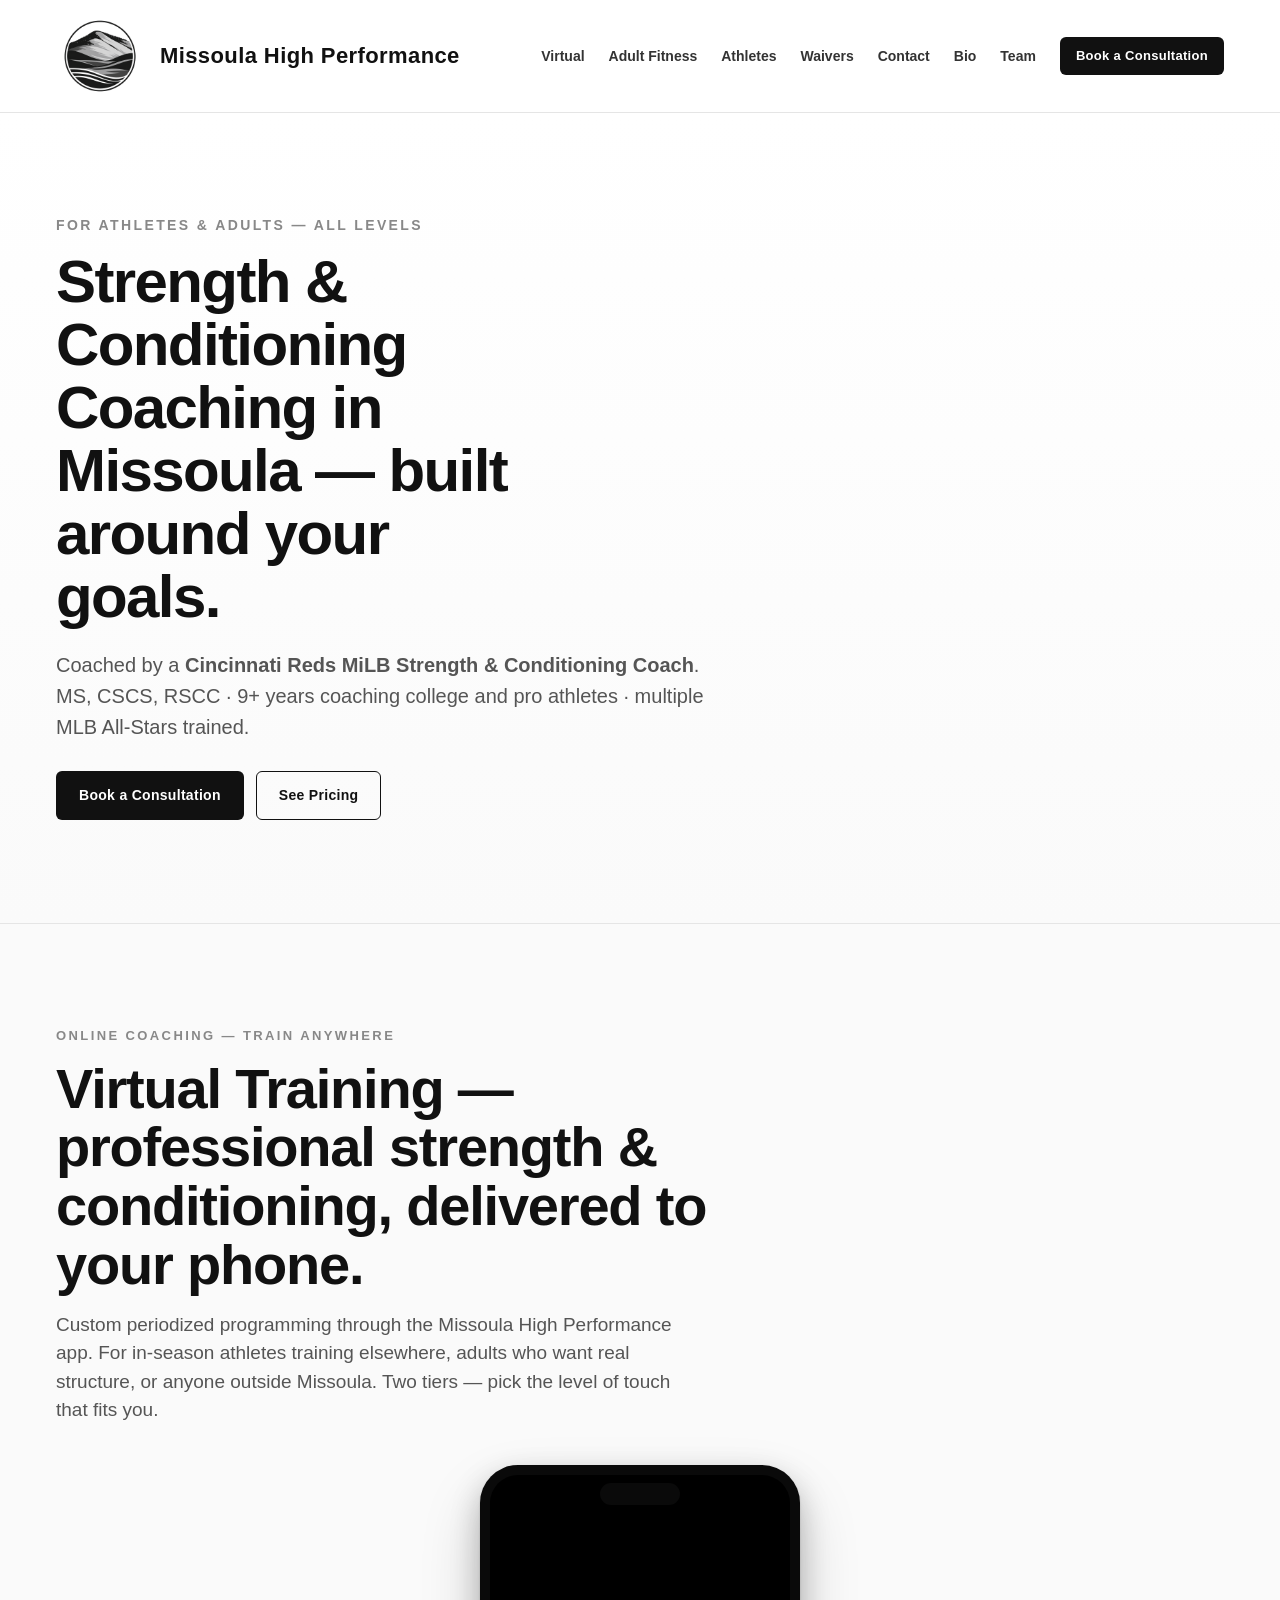
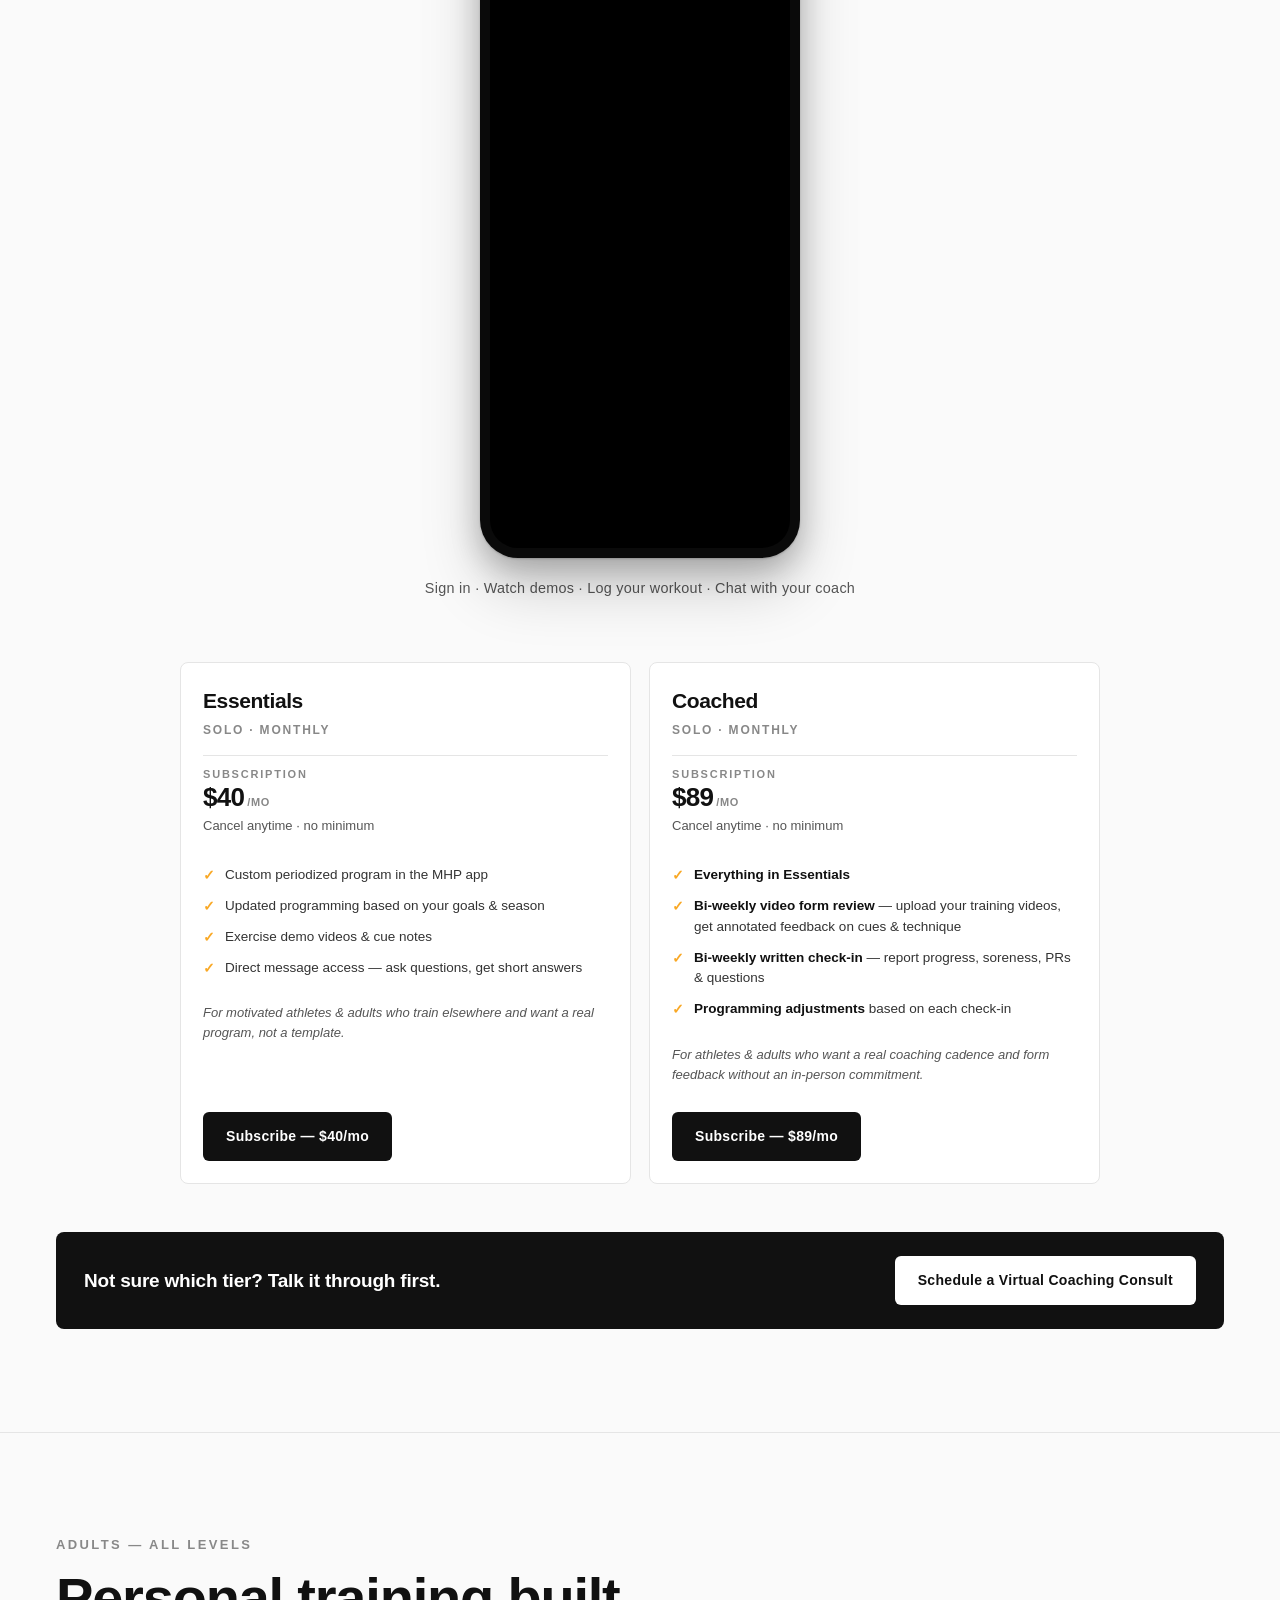
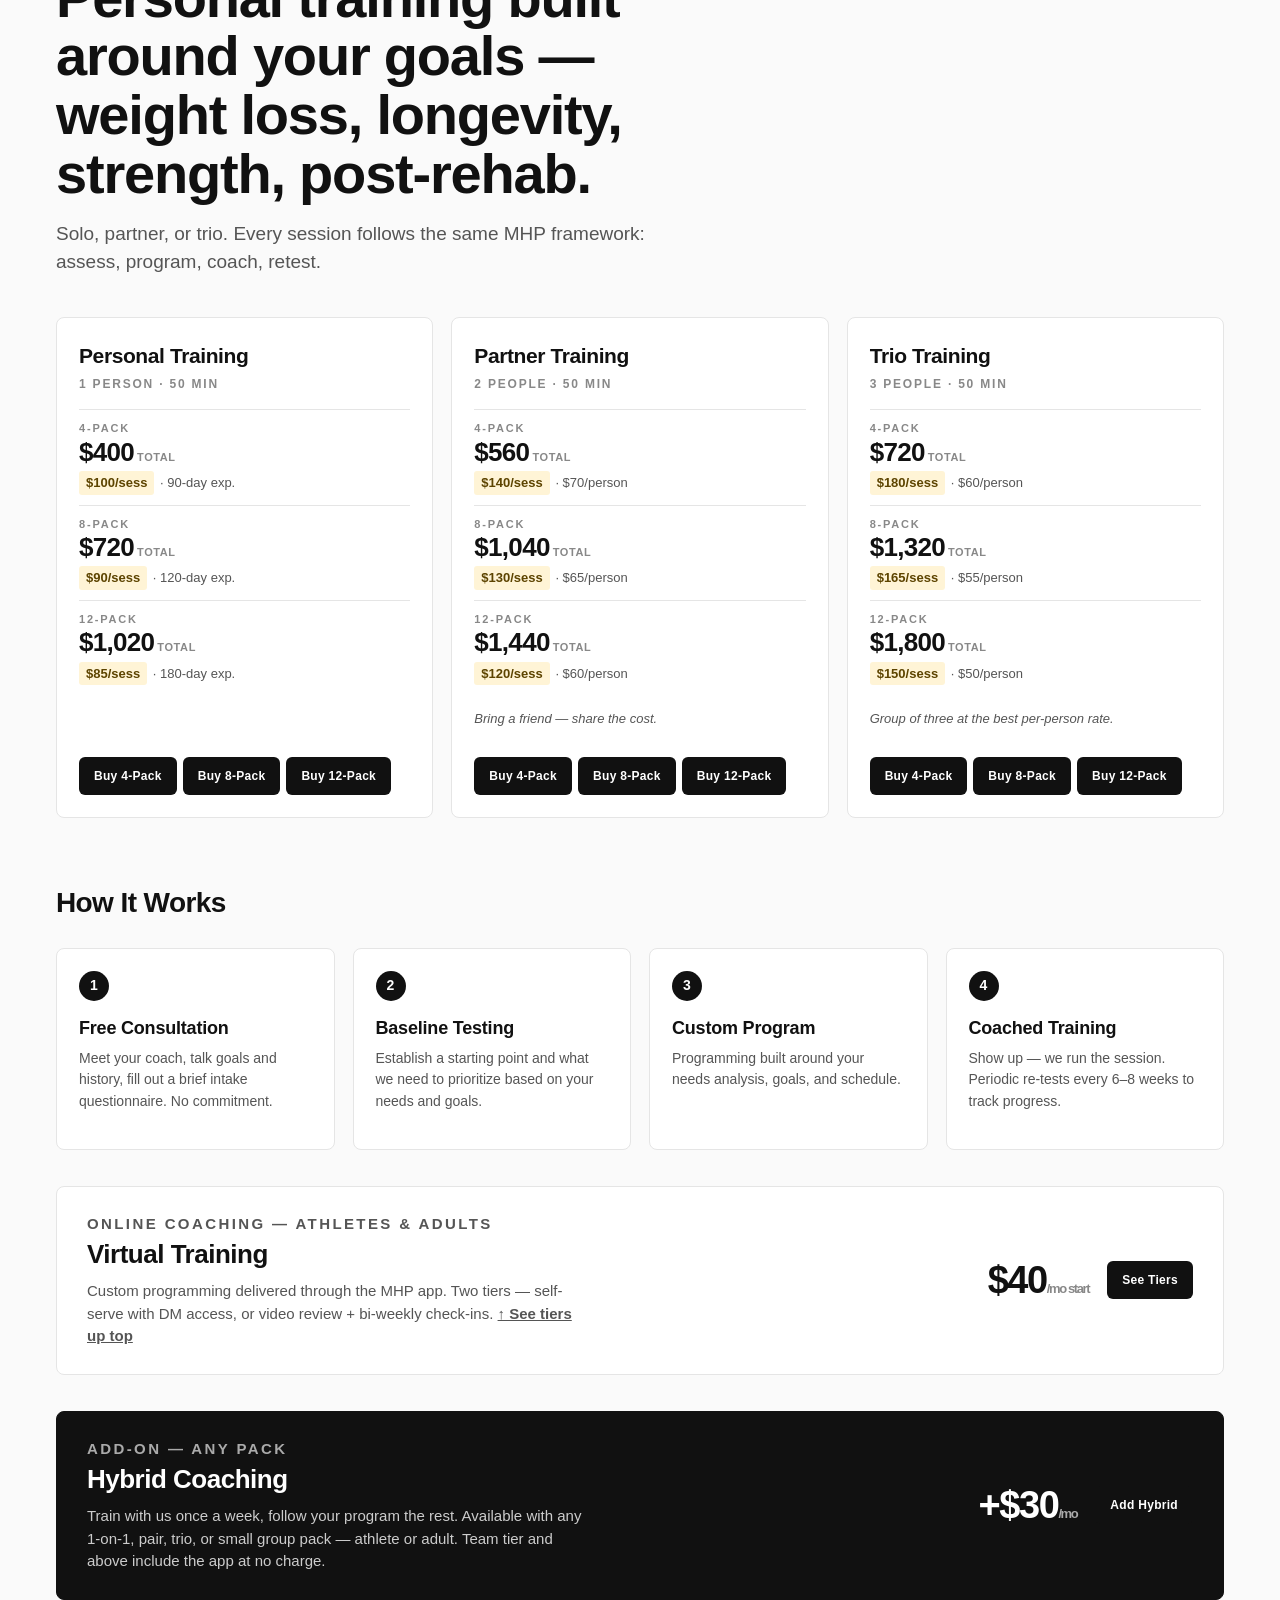
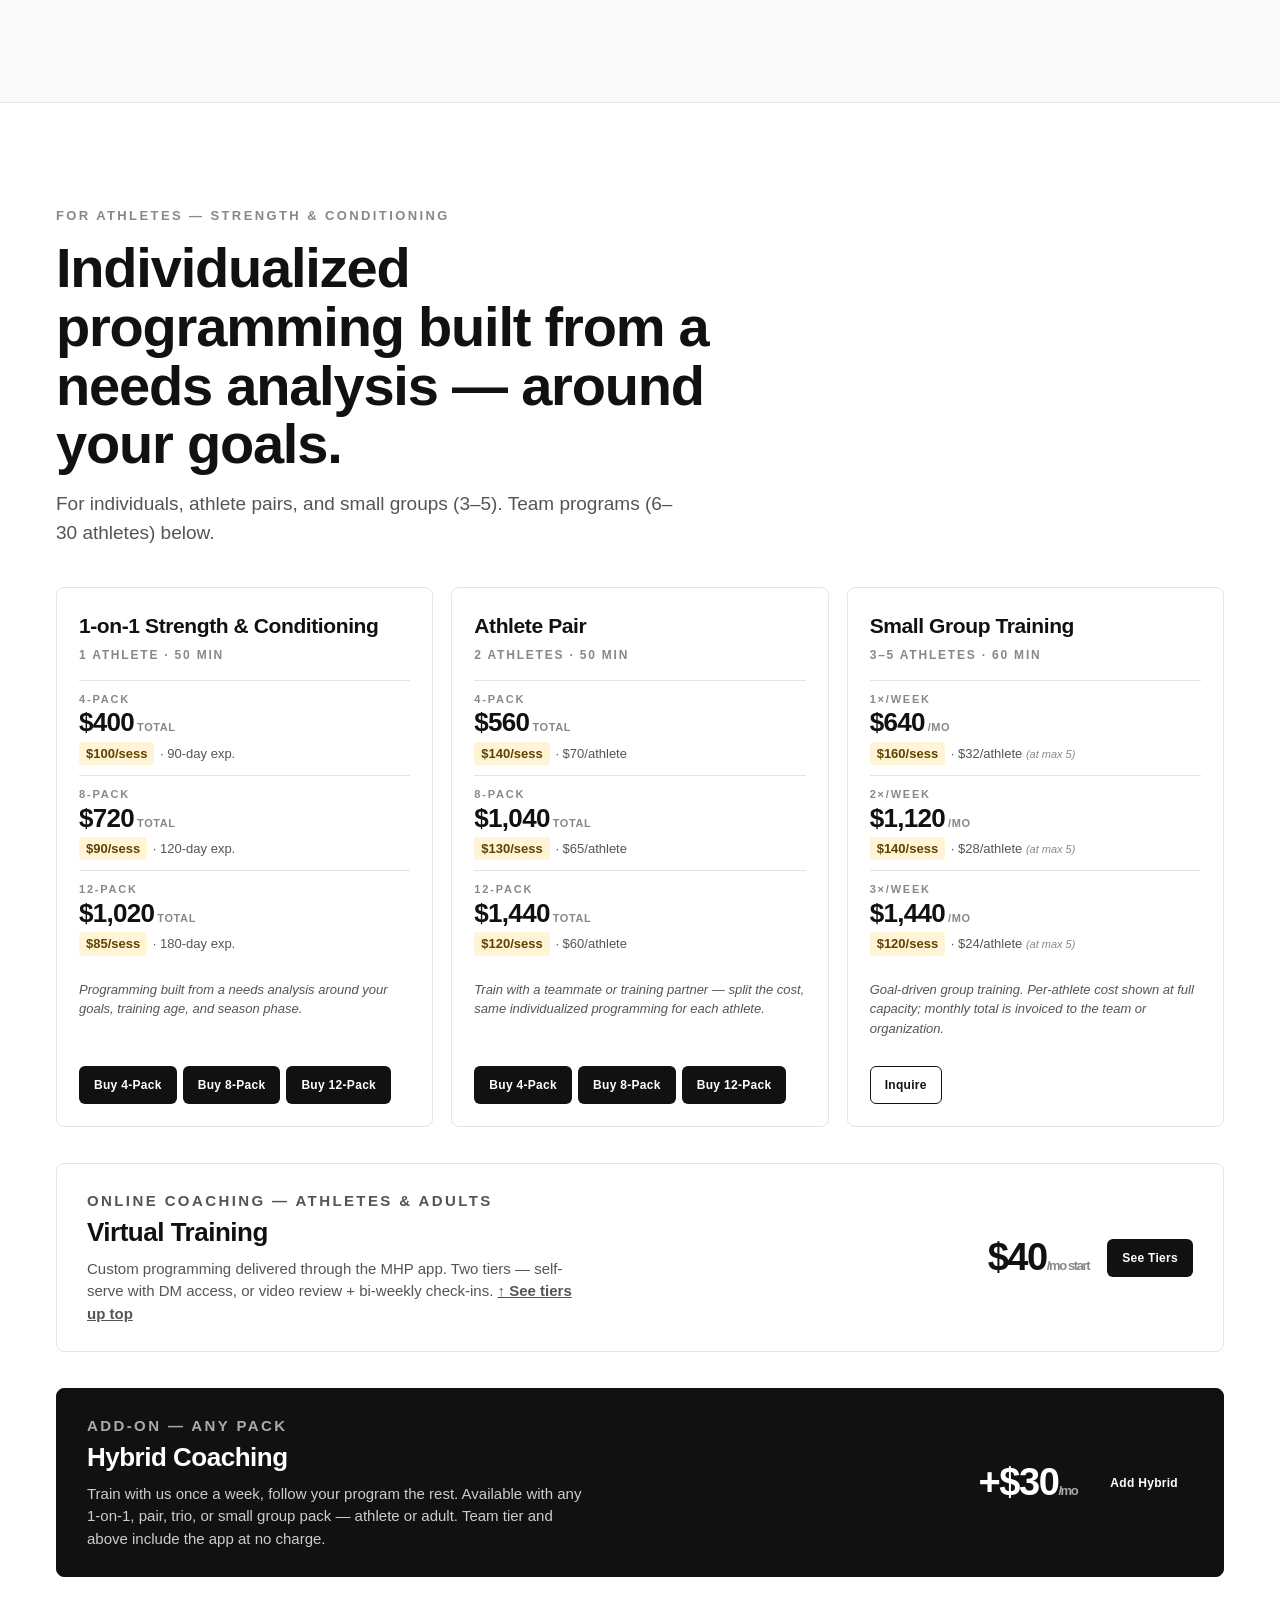
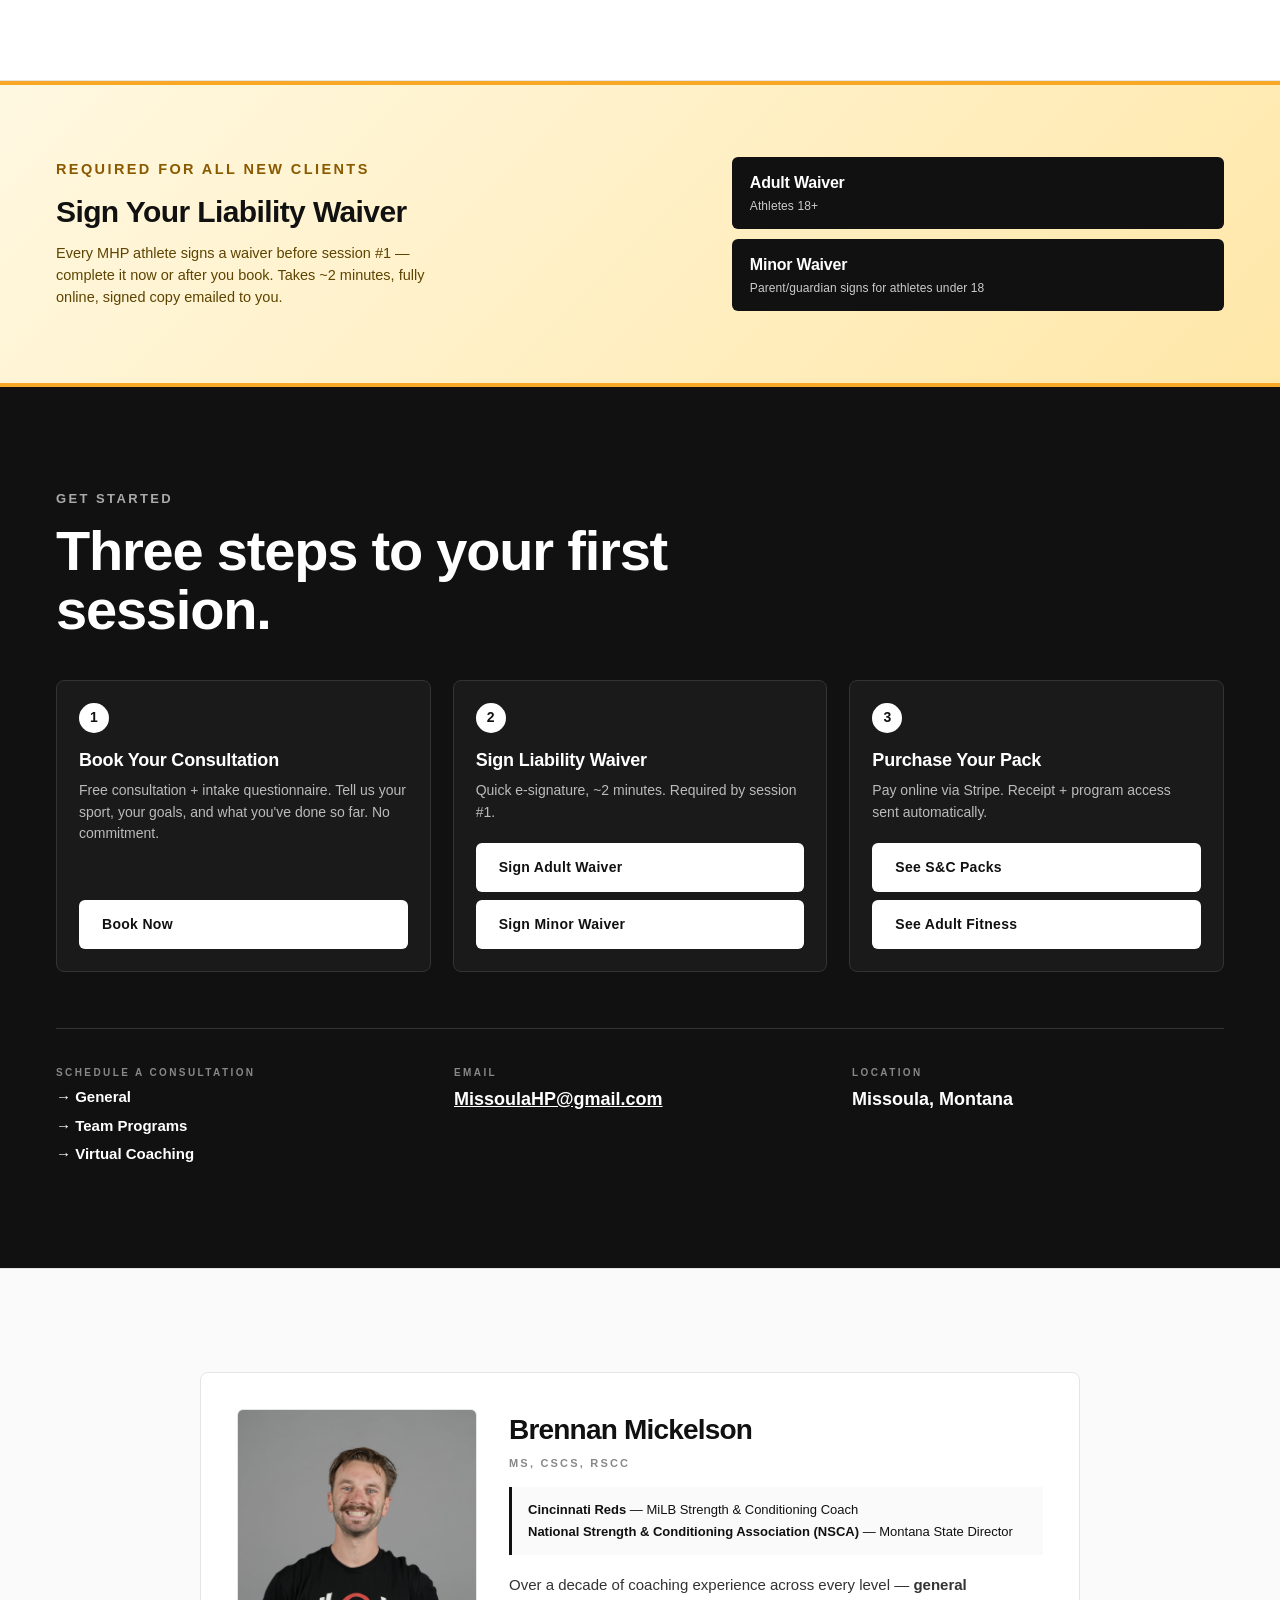
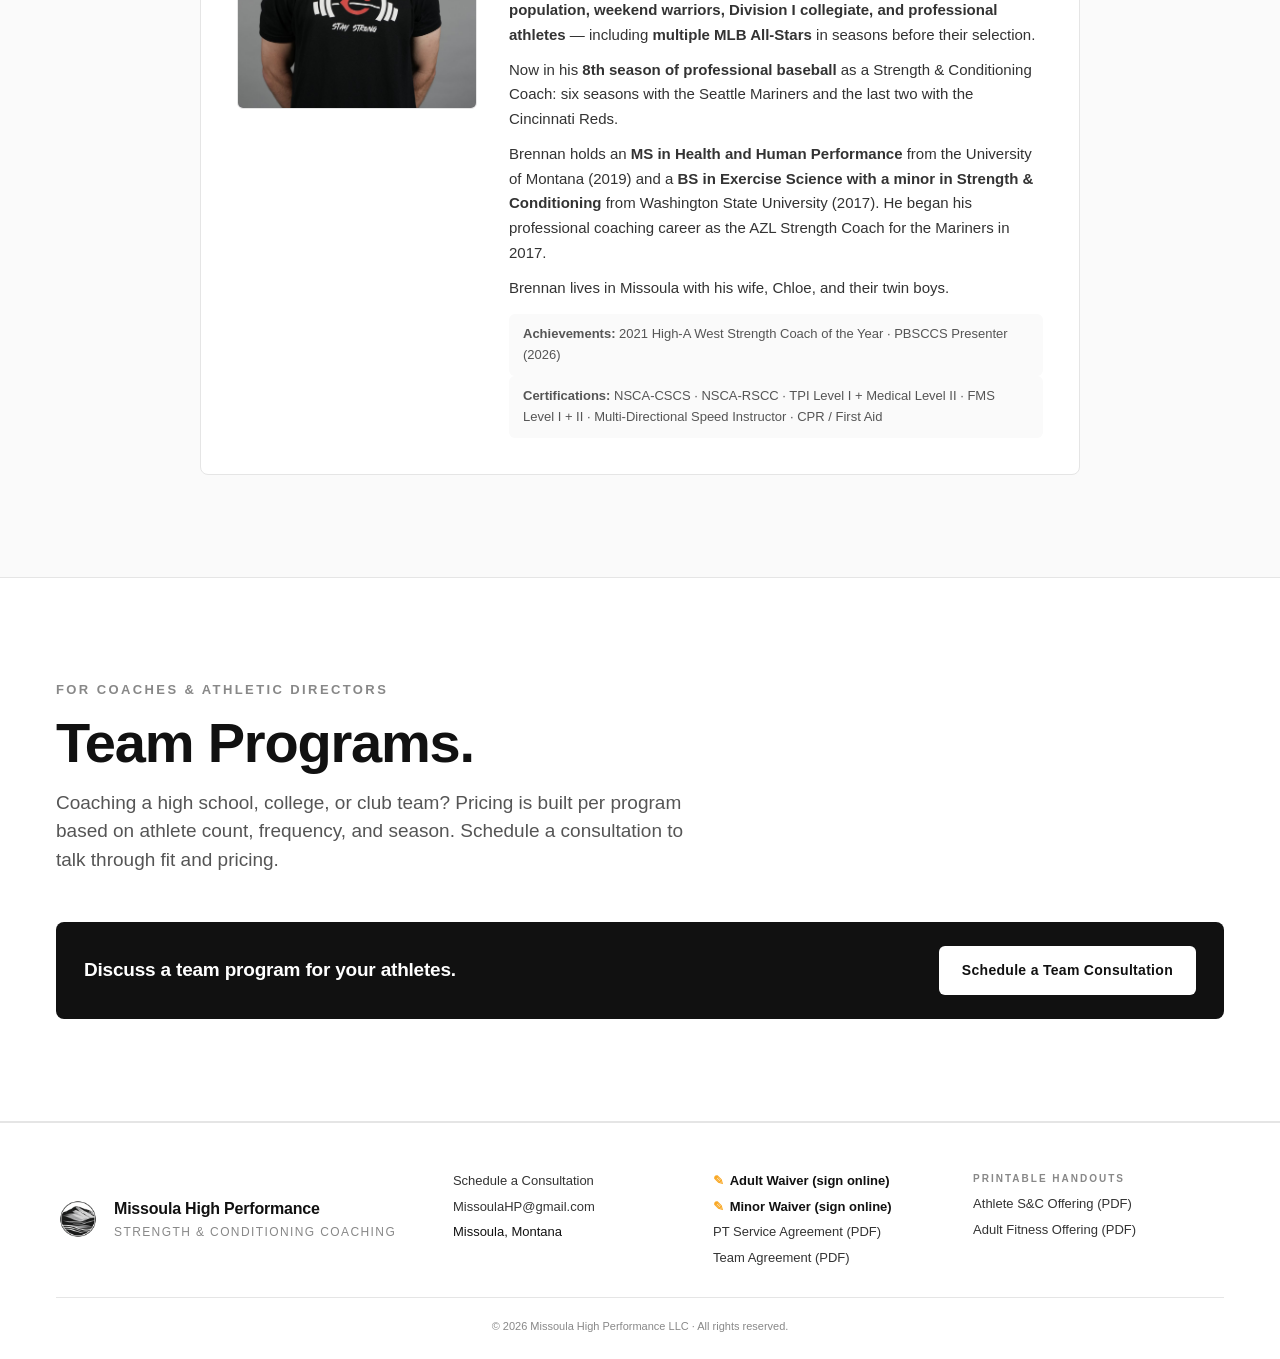
==== index.html @ b70d5768 "Add app demo video to Virtual Training section Phone-framed autoplay loop showing the four core athl" ====
<!doctype html>
<html lang="en">
<head>
<meta charset="utf-8">
<meta name="viewport" content="width=device-width, initial-scale=1">
<title>Missoula High Performance — Strength &amp; Conditioning Coaching</title>
<meta name="description" content="Strength &amp; conditioning coaching for athletes and adults in Missoula, MT. Individualized programs built from a needs analysis around your goals. Coached by a Cincinnati Reds MiLB S&amp;C coach.">
<meta property="og:title" content="Missoula High Performance">
<meta property="og:description" content="Strength &amp; conditioning coaching for athletes and adults in Missoula, MT. Goal-driven programs built from a needs analysis. Coached by a Cincinnati Reds MiLB S&amp;C coach.">
<meta property="og:image" content="/assets/og-image-1200x630.jpg">
<meta property="og:type" content="website">
<meta name="theme-color" content="#111111">
<link rel="icon" type="image/x-icon" href="/assets/favicon.ico">
<link rel="icon" type="image/png" sizes="32x32" href="/assets/favicon-32x32.png">
<link rel="icon" type="image/png" sizes="16x16" href="/assets/favicon-16x16.png">
<link rel="apple-touch-icon" href="/assets/apple-touch-icon.png">
<link rel="manifest" href="/assets/site.webmanifest">
<link rel="stylesheet" href="/styles.css?v=21">
</head>
<body>

<header class="nav">
  <a class="nav-brand" href="#top">
    <img src="/assets/logo-transparent-1024.png" alt="MHP">
    <span>Missoula High Performance</span>
  </a>
  <nav class="nav-links">
    <a href="#virtual">Virtual</a>
    <a href="#fitness">Adult Fitness</a>
    <a href="#sport">Athletes</a>
    <a href="#waivers">Waivers</a>
    <a href="#contact">Contact</a>
    <a href="#bio">Bio</a>
    <a href="#team">Team</a>
  </nav>
  <a class="nav-cta" data-link="calendly" href="#contact">Book a Consultation</a>
</header>

<main id="top">

<section class="hero">
  <div class="hero-inner">
    <p class="eyebrow">For Athletes &amp; Adults &mdash; All Levels</p>
    <h1>Strength &amp; Conditioning Coaching in Missoula &mdash; built around your goals.</h1>
    <p class="hero-sub">
      Coached by a <strong>Cincinnati Reds MiLB Strength &amp; Conditioning Coach</strong>. MS, CSCS, RSCC &middot; 9+ years coaching college and pro athletes &middot; multiple MLB All-Stars trained.
    </p>
    <div class="hero-ctas">
      <a class="btn btn-primary" data-link="calendly" href="#contact">Book a Consultation</a>
      <a class="btn btn-ghost" href="#sport">See Pricing</a>
    </div>
  </div>
</section>

<!-- ============ VIRTUAL TRAINING ============ -->
<section id="virtual" class="section section-alt">
  <div class="section-head">
    <p class="eyebrow">Online Coaching &mdash; Train Anywhere</p>
    <h2>Virtual Training &mdash; professional strength &amp; conditioning, delivered to your phone.</h2>
    <p class="lede">Custom periodized programming through the Missoula High Performance app. For in-season athletes training elsewhere, adults who want real structure, or anyone outside Missoula. Two tiers &mdash; pick the level of touch that fits you.</p>
  </div>

  <div class="app-demo">
    <div class="app-demo-phone">
      <video class="app-demo-video"
             src="/assets/app-demo.mp4"
             poster="/assets/app-demo-poster.jpg"
             autoplay muted loop playsinline preload="metadata"
             aria-label="Walkthrough of the Missoula High Performance athlete app">
      </video>
    </div>
    <p class="app-demo-caption">Sign in &middot; Watch demos &middot; Log your workout &middot; Chat with your coach</p>
  </div>

  <div class="tier-grid tier-grid-2">

    <article class="tier-card">
      <h3 class="tier-name">Essentials</h3>
      <p class="tier-meta">Solo &middot; Monthly</p>
      <div class="pack-row">
        <div class="pack-name">Subscription</div>
        <div class="pack-price">$40<small>/mo</small></div>
        <div class="pack-detail">Cancel anytime &middot; no minimum</div>
      </div>
      <ul class="tier-features">
        <li>Custom periodized program in the MHP app</li>
        <li>Updated programming based on your goals &amp; season</li>
        <li>Exercise demo videos &amp; cue notes</li>
        <li>Direct message access &mdash; ask questions, get short answers</li>
      </ul>
      <p class="tier-foot">For motivated athletes &amp; adults who train elsewhere and want a real program, not a template.</p>
      <div class="tier-actions">
        <a class="btn btn-primary" data-link="stripe" data-product="virtual-monthly">Subscribe &mdash; $40/mo</a>
      </div>
    </article>

    <article class="tier-card">
      <h3 class="tier-name">Coached</h3>
      <p class="tier-meta">Solo &middot; Monthly</p>
      <div class="pack-row">
        <div class="pack-name">Subscription</div>
        <div class="pack-price">$89<small>/mo</small></div>
        <div class="pack-detail">Cancel anytime &middot; no minimum</div>
      </div>
      <ul class="tier-features">
        <li><strong>Everything in Essentials</strong></li>
        <li><strong>Bi-weekly video form review</strong> &mdash; upload your training videos, get annotated feedback on cues &amp; technique</li>
        <li><strong>Bi-weekly written check-in</strong> &mdash; report progress, soreness, PRs &amp; questions</li>
        <li><strong>Programming adjustments</strong> based on each check-in</li>
      </ul>
      <p class="tier-foot">For athletes &amp; adults who want a real coaching cadence and form feedback without an in-person commitment.</p>
      <div class="tier-actions">
        <a class="btn btn-primary" data-link="stripe" data-product="virtual-coaching">Subscribe &mdash; $89/mo</a>
      </div>
    </article>

  </div>

  <div class="cta-strip">
    <p>Not sure which tier? Talk it through first.</p>
    <a class="btn btn-primary" data-link="calendly-virtual" href="#contact">Schedule a Virtual Coaching Consult</a>
  </div>
</section>

<!-- ============ ADULT FITNESS ============ -->
<section id="fitness" class="section section-alt">
  <div class="section-head">
    <p class="eyebrow">Adults &mdash; All Levels</p>
    <h2>Personal training built around your goals &mdash; weight loss, longevity, strength, post-rehab.</h2>
    <p class="lede">Solo, partner, or trio. Every session follows the same MHP framework: assess, program, coach, retest.</p>
  </div>

  <div class="tier-grid">

    <article class="tier-card">
      <h3 class="tier-name">Personal Training</h3>
      <p class="tier-meta">1 person &middot; 50 min</p>
      <div class="pack-row">
        <div class="pack-name">4-Pack</div>
        <div class="pack-price">$400<small>total</small></div>
        <div class="pack-detail"><span class="pack-rate">$100/sess</span> &middot; 90-day exp.</div>
      </div>
      <div class="pack-row">
        <div class="pack-name">8-Pack</div>
        <div class="pack-price">$720<small>total</small></div>
        <div class="pack-detail"><span class="pack-rate">$90/sess</span> &middot; 120-day exp.</div>
      </div>
      <div class="pack-row">
        <div class="pack-name">12-Pack</div>
        <div class="pack-price">$1,020<small>total</small></div>
        <div class="pack-detail"><span class="pack-rate">$85/sess</span> &middot; 180-day exp.</div>
      </div>
      <div class="tier-actions">
        <a class="btn btn-primary btn-sm" data-link="stripe" data-product="pt-1on1-4">Buy 4-Pack</a>
        <a class="btn btn-primary btn-sm" data-link="stripe" data-product="pt-1on1-8">Buy 8-Pack</a>
        <a class="btn btn-primary btn-sm" data-link="stripe" data-product="pt-1on1-12">Buy 12-Pack</a>
      </div>
    </article>

    <article class="tier-card">
      <h3 class="tier-name">Partner Training</h3>
      <p class="tier-meta">2 people &middot; 50 min</p>
      <div class="pack-row">
        <div class="pack-name">4-Pack</div>
        <div class="pack-price">$560<small>total</small></div>
        <div class="pack-detail"><span class="pack-rate">$140/sess</span> &middot; $70/person</div>
      </div>
      <div class="pack-row">
        <div class="pack-name">8-Pack</div>
        <div class="pack-price">$1,040<small>total</small></div>
        <div class="pack-detail"><span class="pack-rate">$130/sess</span> &middot; $65/person</div>
      </div>
      <div class="pack-row">
        <div class="pack-name">12-Pack</div>
        <div class="pack-price">$1,440<small>total</small></div>
        <div class="pack-detail"><span class="pack-rate">$120/sess</span> &middot; $60/person</div>
      </div>
      <p class="tier-foot">Bring a friend &mdash; share the cost.</p>
      <div class="tier-actions">
        <a class="btn btn-primary btn-sm" data-link="stripe" data-product="pt-pair-4">Buy 4-Pack</a>
        <a class="btn btn-primary btn-sm" data-link="stripe" data-product="pt-pair-8">Buy 8-Pack</a>
        <a class="btn btn-primary btn-sm" data-link="stripe" data-product="pt-pair-12">Buy 12-Pack</a>
      </div>
    </article>

    <article class="tier-card">
      <h3 class="tier-name">Trio Training</h3>
      <p class="tier-meta">3 people &middot; 50 min</p>
      <div class="pack-row">
        <div class="pack-name">4-Pack</div>
        <div class="pack-price">$720<small>total</small></div>
        <div class="pack-detail"><span class="pack-rate">$180/sess</span> &middot; $60/person</div>
      </div>
      <div class="pack-row">
        <div class="pack-name">8-Pack</div>
        <div class="pack-price">$1,320<small>total</small></div>
        <div class="pack-detail"><span class="pack-rate">$165/sess</span> &middot; $55/person</div>
      </div>
      <div class="pack-row">
        <div class="pack-name">12-Pack</div>
        <div class="pack-price">$1,800<small>total</small></div>
        <div class="pack-detail"><span class="pack-rate">$150/sess</span> &middot; $50/person</div>
      </div>
      <p class="tier-foot">Group of three at the best per-person rate.</p>
      <div class="tier-actions">
        <a class="btn btn-primary btn-sm" data-link="stripe" data-product="pt-trio-4">Buy 4-Pack</a>
        <a class="btn btn-primary btn-sm" data-link="stripe" data-product="pt-trio-8">Buy 8-Pack</a>
        <a class="btn btn-primary btn-sm" data-link="stripe" data-product="pt-trio-12">Buy 12-Pack</a>
      </div>
    </article>

  </div>

  <h2 class="subsection-head">How It Works</h2>
  <div class="steps">
    <div class="step">
      <div class="step-num">1</div>
      <div class="step-title">Free Consultation</div>
      <div class="step-body">Meet your coach, talk goals and history, fill out a brief intake questionnaire. No commitment.</div>
    </div>
    <div class="step">
      <div class="step-num">2</div>
      <div class="step-title">Baseline Testing</div>
      <div class="step-body">Establish a starting point and what we need to prioritize based on your needs and goals.</div>
    </div>
    <div class="step">
      <div class="step-num">3</div>
      <div class="step-title">Custom Program</div>
      <div class="step-body">Programming built around your needs analysis, goals, and schedule.</div>
    </div>
    <div class="step">
      <div class="step-num">4</div>
      <div class="step-title">Coached Training</div>
      <div class="step-body">Show up &mdash; we run the session. Periodic re-tests every 6&ndash;8 weeks to track progress.</div>
    </div>
  </div>

  <div class="band">
    <div class="band-left">
      <p class="band-eyebrow">Online Coaching &mdash; Athletes &amp; Adults</p>
      <h3>Virtual Training</h3>
      <p>Custom programming delivered through the MHP app. Two tiers &mdash; self-serve with DM access, or video review + bi-weekly check-ins. <a href="#virtual" style="color:inherit;text-decoration:underline;font-weight:700;">&uarr; See tiers up top</a></p>
    </div>
    <div class="band-right">
      <div class="big-price">$40<small>/mo start</small></div>
      <a class="btn btn-primary btn-sm" href="#virtual">See Tiers</a>
    </div>
  </div>

  <div class="band band-dark">
    <div class="band-left">
      <p class="band-eyebrow">Add-On &mdash; Any Pack</p>
      <h3>Hybrid Coaching</h3>
      <p>Train with us once a week, follow your program the rest. Available with any 1-on-1, pair, trio, or small group pack &mdash; athlete or adult. Team tier and above include the app at no charge.</p>
    </div>
    <div class="band-right">
      <div class="big-price">+$30<small>/mo</small></div>
      <a class="btn btn-primary btn-sm" data-link="stripe" data-product="hybrid-monthly">Add Hybrid</a>
    </div>
  </div>
</section>

<!-- ============ SPORT-SPECIFIC ============ -->
<section id="sport" class="section">
  <div class="section-head">
    <p class="eyebrow">For Athletes &mdash; Strength &amp; Conditioning</p>
    <h2>Individualized programming built from a needs analysis &mdash; around your goals.</h2>
    <p class="lede">For individuals, athlete pairs, and small groups (3&ndash;5). Team programs (6&ndash;30 athletes) below.</p>
  </div>

  <div class="tier-grid">

    <article class="tier-card">
      <h3 class="tier-name">1-on-1 Strength &amp; Conditioning</h3>
      <p class="tier-meta">1 athlete &middot; 50 min</p>
      <div class="pack-row">
        <div class="pack-name">4-Pack</div>
        <div class="pack-price">$400<small>total</small></div>
        <div class="pack-detail"><span class="pack-rate">$100/sess</span> &middot; 90-day exp.</div>
      </div>
      <div class="pack-row">
        <div class="pack-name">8-Pack</div>
        <div class="pack-price">$720<small>total</small></div>
        <div class="pack-detail"><span class="pack-rate">$90/sess</span> &middot; 120-day exp.</div>
      </div>
      <div class="pack-row">
        <div class="pack-name">12-Pack</div>
        <div class="pack-price">$1,020<small>total</small></div>
        <div class="pack-detail"><span class="pack-rate">$85/sess</span> &middot; 180-day exp.</div>
      </div>
      <p class="tier-foot">Programming built from a needs analysis around your goals, training age, and season phase.</p>
      <div class="tier-actions">
        <a class="btn btn-primary btn-sm" data-link="stripe" data-product="sport-1on1-4">Buy 4-Pack</a>
        <a class="btn btn-primary btn-sm" data-link="stripe" data-product="sport-1on1-8">Buy 8-Pack</a>
        <a class="btn btn-primary btn-sm" data-link="stripe" data-product="sport-1on1-12">Buy 12-Pack</a>
      </div>
    </article>

    <article class="tier-card">
      <h3 class="tier-name">Athlete Pair</h3>
      <p class="tier-meta">2 athletes &middot; 50 min</p>
      <div class="pack-row">
        <div class="pack-name">4-Pack</div>
        <div class="pack-price">$560<small>total</small></div>
        <div class="pack-detail"><span class="pack-rate">$140/sess</span> &middot; $70/athlete</div>
      </div>
      <div class="pack-row">
        <div class="pack-name">8-Pack</div>
        <div class="pack-price">$1,040<small>total</small></div>
        <div class="pack-detail"><span class="pack-rate">$130/sess</span> &middot; $65/athlete</div>
      </div>
      <div class="pack-row">
        <div class="pack-name">12-Pack</div>
        <div class="pack-price">$1,440<small>total</small></div>
        <div class="pack-detail"><span class="pack-rate">$120/sess</span> &middot; $60/athlete</div>
      </div>
      <p class="tier-foot">Train with a teammate or training partner &mdash; split the cost, same individualized programming for each athlete.</p>
      <div class="tier-actions">
        <a class="btn btn-primary btn-sm" data-link="stripe" data-product="sport-pair-4">Buy 4-Pack</a>
        <a class="btn btn-primary btn-sm" data-link="stripe" data-product="sport-pair-8">Buy 8-Pack</a>
        <a class="btn btn-primary btn-sm" data-link="stripe" data-product="sport-pair-12">Buy 12-Pack</a>
      </div>
    </article>

    <article class="tier-card">
      <h3 class="tier-name">Small Group Training</h3>
      <p class="tier-meta">3&ndash;5 athletes &middot; 60 min</p>
      <div class="pack-row">
        <div class="pack-name">1&times;/Week</div>
        <div class="pack-price">$640<small>/mo</small></div>
        <div class="pack-detail"><span class="pack-rate">$160/sess</span> &middot; $32/athlete <span class="cap-note">(at max 5)</span></div>
      </div>
      <div class="pack-row">
        <div class="pack-name">2&times;/Week</div>
        <div class="pack-price">$1,120<small>/mo</small></div>
        <div class="pack-detail"><span class="pack-rate">$140/sess</span> &middot; $28/athlete <span class="cap-note">(at max 5)</span></div>
      </div>
      <div class="pack-row">
        <div class="pack-name">3&times;/Week</div>
        <div class="pack-price">$1,440<small>/mo</small></div>
        <div class="pack-detail"><span class="pack-rate">$120/sess</span> &middot; $24/athlete <span class="cap-note">(at max 5)</span></div>
      </div>
      <p class="tier-foot">Goal-driven group training. Per-athlete cost shown at full capacity; monthly total is invoiced to the team or organization.</p>
      <div class="tier-actions">
        <a class="btn btn-ghost btn-sm" href="#contact">Inquire</a>
      </div>
    </article>

  </div>

  <div class="band">
    <div class="band-left">
      <p class="band-eyebrow">Online Coaching &mdash; Athletes &amp; Adults</p>
      <h3>Virtual Training</h3>
      <p>Custom programming delivered through the MHP app. Two tiers &mdash; self-serve with DM access, or video review + bi-weekly check-ins. <a href="#virtual" style="color:inherit;text-decoration:underline;font-weight:700;">&uarr; See tiers up top</a></p>
    </div>
    <div class="band-right">
      <div class="big-price">$40<small>/mo start</small></div>
      <a class="btn btn-primary btn-sm" href="#virtual">See Tiers</a>
    </div>
  </div>

  <div class="band band-dark">
    <div class="band-left">
      <p class="band-eyebrow">Add-On &mdash; Any Pack</p>
      <h3>Hybrid Coaching</h3>
      <p>Train with us once a week, follow your program the rest. Available with any 1-on-1, pair, trio, or small group pack &mdash; athlete or adult. Team tier and above include the app at no charge.</p>
    </div>
    <div class="band-right">
      <div class="big-price">+$30<small>/mo</small></div>
      <a class="btn btn-primary btn-sm" data-link="stripe" data-product="hybrid-monthly">Add Hybrid</a>
    </div>
  </div>
</section>

<!-- ============ WAIVER CTA STRIP ============ -->
<section id="waivers" class="section section-waiver">
  <div class="waiver-strip">
    <div class="waiver-strip-text">
      <p class="band-eyebrow">Required for All New Clients</p>
      <h3>Sign Your Liability Waiver</h3>
      <p>Every MHP athlete signs a waiver before session #1 &mdash; complete it now or after you book. Takes ~2 minutes, fully online, signed copy emailed to you.</p>
    </div>
    <div class="waiver-strip-actions">
      <a class="btn btn-primary" data-link="waiver-adult">
        <span class="btn-label">Adult Waiver</span>
        <span class="btn-sub">Athletes 18+</span>
      </a>
      <a class="btn btn-primary" data-link="waiver-minor">
        <span class="btn-label">Minor Waiver</span>
        <span class="btn-sub">Parent/guardian signs for athletes under 18</span>
      </a>
    </div>
  </div>
</section>

<!-- ============ GET STARTED ============ -->
<section id="contact" class="section section-dark">
  <div class="section-head">
    <p class="eyebrow">Get Started</p>
    <h2>Three steps to your first session.</h2>
  </div>

  <div class="steps steps-cta">
    <div class="step">
      <div class="step-num">1</div>
      <div class="step-title">Book Your Consultation</div>
      <div class="step-body">Free consultation + intake questionnaire. Tell us your sport, your goals, and what you've done so far. No commitment.</div>
      <a class="btn btn-primary" data-link="calendly">Book Now</a>
    </div>
    <div class="step">
      <div class="step-num">2</div>
      <div class="step-title">Sign Liability Waiver</div>
      <div class="step-body">Quick e-signature, ~2 minutes. Required by session #1.</div>
      <a class="btn btn-primary" data-link="waiver-adult">Sign Adult Waiver</a>
      <a class="btn btn-primary" data-link="waiver-minor">Sign Minor Waiver</a>
    </div>
    <div class="step">
      <div class="step-num">3</div>
      <div class="step-title">Purchase Your Pack</div>
      <div class="step-body">Pay online via Stripe. Receipt + program access sent automatically.</div>
      <a class="btn btn-primary" href="#sport">See S&amp;C Packs</a>
      <a class="btn btn-primary" href="#fitness">See Adult Fitness</a>
    </div>
  </div>

  <div class="contact-info">
    <div>
      <div class="ci-label">Schedule a Consultation</div>
      <div class="ci-value ci-stack">
        <a data-link="calendly">&rarr; General</a>
        <a data-link="calendly-team">&rarr; Team Programs</a>
        <a data-link="calendly-virtual">&rarr; Virtual Coaching</a>
      </div>
    </div>
    <div>
      <div class="ci-label">Email</div>
      <div class="ci-value"><a href="mailto:MissoulaHP@gmail.com">MissoulaHP@gmail.com</a></div>
    </div>
    <div>
      <div class="ci-label">Location</div>
      <div class="ci-value">Missoula, Montana</div>
    </div>
  </div>
</section>

<!-- ============ COACH BIO ============ -->
<section id="bio" class="section section-coach">
  <div class="coach-card coach-card-photo">
    <img class="coach-photo" src="/assets/coach.jpg" alt="Brennan Mickelson, MS, CSCS, RSCC">
    <div class="coach-content">
      <div class="coach-header">
        <h3>Brennan Mickelson</h3>
        <p class="postnoms">MS, CSCS, RSCC</p>
      </div>
      <div class="coach-current">
        <div><strong>Cincinnati Reds</strong> &mdash; MiLB Strength &amp; Conditioning Coach</div>
        <div><strong>National Strength &amp; Conditioning Association (NSCA)</strong> &mdash; Montana State Director</div>
      </div>
      <p class="coach-bio">
        Over a decade of coaching experience across every level &mdash; <strong>general population, weekend warriors, Division I collegiate, and professional athletes</strong> &mdash; including <strong>multiple MLB All-Stars</strong> in seasons before their selection.
      </p>
      <p class="coach-bio">
        Now in his <strong>8th season of professional baseball</strong> as a Strength &amp; Conditioning Coach: six seasons with the Seattle Mariners and the last two with the Cincinnati Reds.
      </p>
      <p class="coach-bio">
        Brennan holds an <strong>MS in Health and Human Performance</strong> from the University of Montana (2019) and a <strong>BS in Exercise Science with a minor in Strength &amp; Conditioning</strong> from Washington State University (2017). He began his professional coaching career as the AZL Strength Coach for the Mariners in 2017.
      </p>
      <p class="coach-bio">
        Brennan lives in Missoula with his wife, Chloe, and their twin boys.
      </p>
      <p class="coach-certs">
        <strong>Achievements:</strong> 2021 High-A West Strength Coach of the Year &middot; PBSCCS Presenter (2026)
      </p>
      <p class="coach-certs">
        <strong>Certifications:</strong> NSCA-CSCS &middot; NSCA-RSCC &middot; TPI Level I + Medical Level II &middot; FMS Level I + II &middot; Multi-Directional Speed Instructor &middot; CPR / First Aid
      </p>
    </div>
  </div>
</section>

<!-- ============ TEAM PROGRAMS ============ -->
<section id="team" class="section">
  <div class="section-head">
    <p class="eyebrow">For Coaches &amp; Athletic Directors</p>
    <h2>Team Programs.</h2>
    <p class="lede">Coaching a high school, college, or club team? Pricing is built per program based on athlete count, frequency, and season. Schedule a consultation to talk through fit and pricing.</p>
  </div>

  <div class="cta-strip">
    <p>Discuss a team program for your athletes.</p>
    <a class="btn btn-primary" data-link="calendly-team" href="#contact">Schedule a Team Consultation</a>
  </div>
</section>

</main>

<footer class="footer">
  <div class="footer-grid">
    <div class="footer-brand">
      <img src="/assets/logo-mark-512.png" alt="MHP">
      <div>
        <div class="footer-name">Missoula High Performance</div>
        <div class="footer-tag">Strength &amp; Conditioning Coaching</div>
      </div>
    </div>
    <div class="footer-contact">
      <a data-link="calendly">Schedule a Consultation</a>
      <a href="mailto:MissoulaHP@gmail.com">MissoulaHP@gmail.com</a>
      <span>Missoula, Montana</span>
    </div>
    <div class="footer-legal">
      <a data-link="waiver-adult">Adult Waiver (sign online)</a>
      <a data-link="waiver-minor">Minor Waiver (sign online)</a>
      <a href="/downloads/MHP_Agreement_PT.pdf" target="_blank">PT Service Agreement (PDF)</a>
      <a href="/downloads/MHP_Agreement_Team.pdf" target="_blank">Team Agreement (PDF)</a>
    </div>
    <div class="footer-downloads">
      <div class="footer-dl-title">Printable Handouts</div>
      <a href="/downloads/MHP_Sports_Offering.pdf" target="_blank">Athlete S&amp;C Offering (PDF)</a>
      <a href="/downloads/MHP_Fitness_Offering.pdf" target="_blank">Adult Fitness Offering (PDF)</a>
    </div>
  </div>
  <div class="footer-bottom">
    &copy; <span id="year">2026</span> Missoula High Performance LLC &middot; All rights reserved.
  </div>
</footer>

<script src="/script.js"></script>
</body>
</html>
---- styles.css ----
/* ============================================
   Missoula High Performance — marketing site
   ============================================ */

:root {
  --ink: #111;
  --ink-2: #333;
  --muted: #555;
  --faint: #888;
  --line: #e5e5e5;
  --bg: #fff;
  --bg-2: #fafafa;
  --bg-dark: #111;
  --accent: #f9a825;
  --maxw: 1180px;
  --pad-x: clamp(20px, 5vw, 56px);
  --radius: 6px;
  --font: "Helvetica Neue", -apple-system, BlinkMacSystemFont, "Segoe UI",
    Helvetica, Arial, sans-serif;
}

* { box-sizing: border-box; }
html, body { margin: 0; padding: 0; }
body {
  font-family: var(--font);
  color: var(--ink);
  background: var(--bg);
  line-height: 1.5;
  -webkit-font-smoothing: antialiased;
  -moz-osx-font-smoothing: grayscale;
}

img { max-width: 100%; display: block; }
a { color: inherit; text-decoration: none; }

/* ============ NAV ============ */
.nav {
  position: sticky;
  top: 0;
  z-index: 50;
  background: rgba(255, 255, 255, 0.96);
  backdrop-filter: saturate(180%) blur(8px);
  border-bottom: 1px solid var(--line);
  display: flex;
  align-items: center;
  gap: 24px;
  padding: 12px var(--pad-x);
}
.nav-brand {
  display: flex;
  align-items: center;
  gap: 16px;
  font-weight: 800;
  letter-spacing: 0.4px;
  font-size: 22px;
  line-height: 1.1;
}
@media (max-width: 760px) {
  .nav-brand { font-size: 15px; gap: 10px; }
}
.nav-brand img { width: 88px; height: 88px; }
@media (max-width: 760px) {
  .nav-brand img { width: 60px; height: 60px; }
}
.nav-links {
  display: flex;
  gap: 24px;
  margin-left: auto;
  font-size: 14px;
  font-weight: 600;
}
.nav-links a { color: var(--ink-2); }
.nav-links a:hover { color: var(--ink); }
.nav-cta {
  background: var(--ink);
  color: #fff;
  padding: 9px 16px;
  border-radius: var(--radius);
  font-size: 13px;
  font-weight: 700;
  letter-spacing: 0.3px;
}
.nav-cta:hover { background: #000; }

@media (max-width: 760px) {
  .nav-links { display: none; }
  .nav { padding: 10px 18px; }
  .nav-brand span { font-size: 12px; }
}

/* ============ HERO ============ */
.hero {
  padding: clamp(48px, 8vw, 110px) var(--pad-x);
  border-bottom: 1px solid var(--line);
  background: linear-gradient(180deg, #fff 0%, var(--bg-2) 100%);
}
.hero-inner {
  max-width: var(--maxw);
  margin: 0 auto;
}
.eyebrow {
  font-size: 14px;
  font-weight: 800;
  letter-spacing: 2.4px;
  text-transform: uppercase;
  color: var(--faint);
  margin: 0 0 14px;
}
.hero h1 {
  font-size: clamp(32px, 5.4vw, 60px);
  line-height: 1.05;
  letter-spacing: -1.6px;
  font-weight: 900;
  margin: 0 0 22px;
  max-width: 14ch;
}
.hero-sub {
  font-size: clamp(16px, 1.8vw, 20px);
  color: var(--muted);
  line-height: 1.55;
  max-width: 60ch;
  margin: 0 0 28px;
}
.hero-ctas {
  display: flex;
  gap: 12px;
  flex-wrap: wrap;
}

/* ============ BUTTONS ============ */
.btn {
  display: inline-block;
  padding: 13px 22px;
  border-radius: var(--radius);
  font-size: 14px;
  font-weight: 700;
  letter-spacing: 0.3px;
  cursor: pointer;
  transition: transform 80ms ease, background 120ms ease;
  white-space: nowrap;
  border: 1.5px solid transparent;
}
.btn:active { transform: translateY(1px); }
.btn-primary { background: var(--ink); color: #fff; }
.btn-primary:hover { background: #000; }
.btn-ghost {
  background: transparent;
  color: var(--ink);
  border-color: var(--ink);
}
.btn-ghost:hover { background: var(--ink); color: #fff; }
.btn-sm {
  padding: 9px 14px;
  font-size: 12px;
}

/* ============ SECTIONS ============ */
.section {
  padding: clamp(56px, 8vw, 110px) var(--pad-x);
  border-bottom: 1px solid var(--line);
}
.section-alt { background: var(--bg-2); }
.section-head {
  max-width: var(--maxw);
  margin: 0 auto 40px;
}
.section-head h2 {
  font-size: clamp(34px, 4.6vw, 56px);
  line-height: 1.05;
  letter-spacing: -1.2px;
  font-weight: 900;
  margin: 0 0 16px;
  max-width: 22ch;
}
.section-head .lede {
  font-size: clamp(15px, 1.6vw, 19px);
  color: var(--muted);
  max-width: 60ch;
  margin: 0;
  line-height: 1.5;
}
.section-head .eyebrow { font-size: 13px; }
.subsection-head {
  max-width: var(--maxw);
  margin: 64px auto 24px;
  font-size: clamp(22px, 2.4vw, 28px);
  letter-spacing: -0.6px;
  font-weight: 800;
}

/* ============ TIER CARDS ============ */
.tier-grid {
  max-width: var(--maxw);
  margin: 0 auto;
  display: grid;
  grid-template-columns: repeat(3, 1fr);
  gap: 18px;
}
.tier-grid-2 {
  grid-template-columns: repeat(2, minmax(0, 1fr));
  max-width: 920px;
}
@media (max-width: 880px) {
  .tier-grid { grid-template-columns: 1fr; }
  .tier-grid-2 { grid-template-columns: 1fr; }
}

/* Featured tier (Most Popular) — accent border + badge */
.tier-card-featured {
  position: relative;
  border: 2px solid var(--ink);
  box-shadow: 0 12px 30px rgba(0, 0, 0, 0.06);
}
.tier-badge {
  position: absolute;
  top: -12px;
  right: 20px;
  background: var(--ink);
  color: #fff;
  font-size: 10px;
  font-weight: 800;
  letter-spacing: 1.6px;
  text-transform: uppercase;
  padding: 5px 10px;
  border-radius: 4px;
}

/* Feature list inside Virtual tier cards */
.tier-features {
  list-style: none;
  padding: 14px 0 6px;
  margin: 0;
  font-size: 13.5px;
  color: var(--ink-2);
  line-height: 1.55;
}
.tier-features li {
  padding: 5px 0 5px 22px;
  position: relative;
}
.tier-features li::before {
  content: "✓";
  position: absolute;
  left: 0;
  top: 5px;
  color: var(--accent);
  font-weight: 900;
  font-size: 14px;
}
.tier-features li strong { color: var(--ink); font-weight: 700; }

.tier-card {
  background: #fff;
  border: 1px solid var(--line);
  border-radius: 8px;
  padding: 22px;
  display: flex;
  flex-direction: column;
}
.section-alt .tier-card { background: #fff; }

.tier-name {
  font-size: 21px;
  font-weight: 800;
  letter-spacing: -0.4px;
  margin: 0 0 4px;
}
.tier-meta {
  font-size: 12px;
  letter-spacing: 1.8px;
  text-transform: uppercase;
  color: var(--faint);
  font-weight: 700;
  margin: 0 0 16px;
}

.pack-row {
  padding: 10px 0;
  border-top: 1px solid var(--line);
}
.pack-row:last-of-type { border-bottom: 1px solid var(--line); }
.pack-name {
  font-size: 11px;
  letter-spacing: 1.8px;
  text-transform: uppercase;
  color: var(--faint);
  font-weight: 700;
  margin-bottom: 2px;
}
.pack-price {
  font-size: 26px;
  font-weight: 900;
  letter-spacing: -0.7px;
  line-height: 1.05;
}
.pack-price small {
  font-size: 11px;
  color: var(--faint);
  font-weight: 700;
  letter-spacing: 0.6px;
  text-transform: uppercase;
  margin-left: 3px;
}
.pack-detail {
  font-size: 13px;
  color: var(--muted);
  margin-top: 5px;
}
.pack-rate {
  display: inline-block;
  background: #fff4d6;
  color: #5d4400;
  font-weight: 800;
  padding: 2px 7px;
  border-radius: 3px;
  font-size: 13px;
  margin-right: 2px;
}
.cap-note {
  color: var(--faint);
  font-style: italic;
  font-size: 11px;
  white-space: nowrap;
}
.th-note {
  display: block;
  font-size: 9px;
  color: var(--faint);
  letter-spacing: 0.6px;
  font-weight: 600;
  margin-top: 2px;
  text-transform: none;
}

.tier-foot {
  font-size: 13px;
  color: var(--muted);
  font-style: italic;
  margin: 14px 0 14px;
  line-height: 1.5;
}
.tier-actions {
  margin-top: auto;
  padding-top: 14px;
  display: flex;
  flex-wrap: wrap;
  gap: 6px;
}

/* ============ BANDS (virtual / hybrid) ============ */
.band {
  max-width: var(--maxw);
  margin: 36px auto 0;
  padding: 26px 30px;
  border: 1px solid var(--line);
  border-radius: 8px;
  display: flex;
  align-items: center;
  gap: 36px;
  background: #fff;
}
.band-dark {
  background: var(--ink);
  color: #fff;
  border-color: var(--ink);
}
.band-left { flex: 1; min-width: 0; }
.band-right {
  display: flex;
  align-items: center;
  gap: 18px;
  flex-shrink: 0;
}
.band-eyebrow {
  font-size: 10px;
  letter-spacing: 2.4px;
  text-transform: uppercase;
  font-weight: 800;
  color: var(--faint);
  margin: 0 0 6px;
}
.band-dark .band-eyebrow { color: #aaa; }
.band h3 {
  font-size: 26px;
  letter-spacing: -0.5px;
  margin: 0 0 6px;
  font-weight: 800;
}
.band p {
  font-size: 15px;
  color: var(--muted);
  margin: 0;
  line-height: 1.5;
  max-width: 60ch;
}
.band-dark p { color: #ccc; }
.big-price {
  font-size: 38px;
  font-weight: 900;
  letter-spacing: -1.4px;
}
.big-price small {
  font-size: 13px;
  color: var(--faint);
  font-weight: 700;
}
.band-dark .big-price small { color: #aaa; }

@media (max-width: 760px) {
  .band {
    flex-direction: column;
    align-items: flex-start;
    gap: 16px;
  }
  .band-right { width: 100%; justify-content: space-between; }
}

/* ============ STEPS ============ */
.steps {
  max-width: var(--maxw);
  margin: 0 auto;
  display: grid;
  grid-template-columns: repeat(4, 1fr);
  gap: 18px;
}
.steps-cta {
  grid-template-columns: repeat(3, 1fr);
  gap: 22px;
}
@media (max-width: 880px) {
  .steps, .steps-cta { grid-template-columns: 1fr; }
}
.step {
  background: #fff;
  border: 1px solid var(--line);
  border-radius: 8px;
  padding: 22px;
  display: flex;
  flex-direction: column;
}
.section-dark .step {
  background: #1a1a1a;
  border-color: #333;
  color: #fff;
}
.step-num {
  width: 30px;
  height: 30px;
  border-radius: 50%;
  background: var(--ink);
  color: #fff;
  font-weight: 800;
  display: flex;
  align-items: center;
  justify-content: center;
  margin-bottom: 14px;
  font-size: 14px;
}
.section-dark .step-num { background: #fff; color: var(--ink); }
.step-title {
  font-weight: 800;
  font-size: 18px;
  margin-bottom: 6px;
  letter-spacing: -0.2px;
}
.step-body {
  font-size: 14px;
  color: var(--muted);
  line-height: 1.55;
  margin-bottom: 14px;
  flex: 1;
}
.section-dark .step-body { color: #bbb; }
.steps-cta .btn { margin-top: 6px; }
.steps-cta .btn + .btn { margin-top: 8px; }

/* ============ TEAM TABLE ============ */
.table-wrap {
  max-width: var(--maxw);
  margin: 0 auto;
  overflow-x: auto;
  border: 1px solid var(--line);
  border-radius: 8px;
}
.team-table {
  width: 100%;
  border-collapse: collapse;
  font-size: 14px;
}
.team-table th {
  background: var(--bg-2);
  text-align: left;
  padding: 12px 14px;
  font-size: 10px;
  letter-spacing: 1.8px;
  text-transform: uppercase;
  color: var(--faint);
  font-weight: 800;
  border-bottom: 1px solid var(--line);
  white-space: nowrap;
}
.team-table th:nth-child(n+4),
.team-table td:nth-child(n+4) {
  text-align: right;
  font-variant-numeric: tabular-nums;
}
.team-table td {
  padding: 11px 14px;
  border-bottom: 1px solid var(--line);
}
.team-table tbody tr:last-child td { border-bottom: 0; }
.team-table .tier-row td {
  background: var(--bg-2);
  color: var(--ink);
  font-size: 12px;
  letter-spacing: 0.2px;
  padding: 10px 14px;
  text-align: left;
}

/* ============ 3-COL PANELS ============ */
.three-col {
  max-width: var(--maxw);
  margin: 36px auto 0;
  display: grid;
  grid-template-columns: repeat(3, 1fr);
  gap: 14px;
}
@media (max-width: 880px) { .three-col { grid-template-columns: 1fr; } }
.panel {
  background: #fff;
  border: 1px solid var(--line);
  border-radius: 8px;
  padding: 20px;
}
.panel-title {
  font-size: 10px;
  letter-spacing: 2px;
  text-transform: uppercase;
  font-weight: 800;
  color: var(--faint);
  margin-bottom: 12px;
}
.panel-list {
  list-style: none;
  padding: 0;
  margin: 0;
  font-size: 14px;
}
.panel-list li {
  padding: 4px 0;
  color: var(--ink-2);
  white-space: nowrap;
  overflow: hidden;
  text-overflow: ellipsis;
}
.panel-list li::before {
  content: "—";
  margin-right: 8px;
  color: var(--faint);
}
@media (max-width: 880px) {
  .panel-list li { white-space: normal; }
}
.panel .line {
  display: flex;
  justify-content: space-between;
  padding: 8px 0;
  border-bottom: 1px dotted var(--line);
  font-size: 14px;
}
.panel .line:last-of-type { border-bottom: 0; }
.panel .line .v { font-weight: 800; }
.panel-foot {
  font-size: 11px;
  color: var(--faint);
  font-style: italic;
  margin: 10px 0 0;
  line-height: 1.5;
}

/* ============ WAIVER STRIP ============ */
.section-waiver {
  background: linear-gradient(135deg, #fff8e1 0%, #ffe7a8 100%);
  border-top: 4px solid var(--accent);
  border-bottom: 4px solid var(--accent);
  padding: clamp(40px, 6vw, 72px) var(--pad-x);
}
.waiver-strip {
  max-width: var(--maxw);
  margin: 0 auto;
  display: grid;
  grid-template-columns: 1.3fr 1fr;
  gap: 36px;
  align-items: center;
}
@media (max-width: 800px) { .waiver-strip { grid-template-columns: 1fr; gap: 22px; } }
.waiver-strip-text .band-eyebrow {
  color: #8a5a00;
  margin-bottom: 8px;
}
.waiver-strip-text h3 {
  font-size: clamp(22px, 2.6vw, 30px);
  letter-spacing: -0.6px;
  margin: 0 0 8px;
  font-weight: 900;
}
.waiver-strip-text p {
  font-size: 14.5px;
  line-height: 1.55;
  color: #5d4400;
  margin: 0;
  max-width: 50ch;
}
.waiver-strip-actions {
  display: grid;
  grid-template-columns: 1fr;
  gap: 10px;
}
.waiver-strip-actions .btn {
  display: block;
  text-align: left;
  padding: 14px 18px;
  background: var(--ink);
  color: #fff;
  border: 0;
  border-radius: 6px;
  white-space: normal;
}
.waiver-strip-actions .btn:hover { background: #000; }
.waiver-strip-actions .btn-label {
  display: block;
  font-size: 16px;
  font-weight: 800;
  letter-spacing: -0.2px;
  margin-bottom: 2px;
}
.waiver-strip-actions .btn-sub {
  display: block;
  font-size: 12px;
  font-weight: 500;
  color: #ccc;
  letter-spacing: 0.1px;
}

/* ============ CTA STRIP ============ */
.cta-strip {
  max-width: var(--maxw);
  margin: 48px auto 0;
  padding: 24px 28px;
  background: var(--ink);
  color: #fff;
  border-radius: 8px;
  display: flex;
  justify-content: space-between;
  align-items: center;
  gap: 22px;
  flex-wrap: wrap;
}
.cta-strip p {
  margin: 0;
  font-size: 19px;
  font-weight: 700;
  letter-spacing: -0.2px;
}
.cta-strip .btn-primary { background: #fff; color: var(--ink); }
.cta-strip .btn-primary:hover { background: #f0f0f0; }

/* ============ SECTION DARK (contact) ============ */
.section-dark {
  background: var(--ink);
  color: #fff;
}
.section-dark .section-head h2 { color: #fff; }
.section-dark .section-head .lede,
.section-dark .eyebrow { color: #aaa; }

/* Buttons inside the dark section: invert ghost styling so they're visible */
.section-dark .btn-primary {
  background: #fff;
  color: var(--ink);
}
.section-dark .btn-primary:hover { background: #f0f0f0; }
.section-dark .btn-ghost {
  color: #fff;
  border-color: #fff;
  background: transparent;
}
.section-dark .btn-ghost:hover {
  background: #fff;
  color: var(--ink);
}

.contact-info {
  max-width: var(--maxw);
  margin: 56px auto 0;
  display: grid;
  grid-template-columns: repeat(3, 1fr);
  gap: 26px;
  padding-top: 36px;
  border-top: 1px solid #333;
}
@media (max-width: 760px) { .contact-info { grid-template-columns: 1fr; } }
.ci-label {
  font-size: 10px;
  letter-spacing: 2.4px;
  text-transform: uppercase;
  font-weight: 800;
  color: #888;
  margin-bottom: 6px;
}
.ci-value { font-size: 18px; font-weight: 700; }
.ci-value a { text-decoration: underline; }
.ci-stack {
  display: flex;
  flex-direction: column;
  gap: 6px;
  font-size: 15px;
}
.ci-stack a {
  color: #fff;
  text-decoration: none;
  font-weight: 700;
  cursor: pointer;
}
.ci-stack a:hover { color: #ffd87a; text-decoration: underline; }

/* ============ COACH SECTION ============ */
.section-coach { background: var(--bg-2); }
.coach-card {
  max-width: 880px;
  margin: 0 auto;
  background: #fff;
  border: 1px solid var(--line);
  border-radius: 8px;
  padding: 36px;
}
.coach-card-photo {
  display: grid;
  grid-template-columns: 240px 1fr;
  gap: 32px;
  align-items: start;
}
.coach-photo {
  width: 240px;
  height: 300px;
  object-fit: cover;
  border-radius: 6px;
  border: 1px solid var(--line);
}
@media (max-width: 720px) {
  .coach-card-photo { grid-template-columns: 1fr; gap: 20px; }
  .coach-photo { width: 100%; max-width: 280px; height: auto; aspect-ratio: 4/5; margin: 0 auto; }
}
.coach-content { min-width: 0; }
.coach-header h3 {
  font-size: 28px;
  letter-spacing: -0.8px;
  margin: 0 0 4px;
}
.postnoms {
  font-size: 11px;
  letter-spacing: 2.2px;
  text-transform: uppercase;
  font-weight: 800;
  color: var(--faint);
  margin: 0 0 16px;
}
.coach-current {
  background: var(--bg-2);
  border-left: 3px solid var(--ink);
  padding: 12px 16px;
  font-size: 13px;
  line-height: 1.7;
  margin-bottom: 18px;
}
.coach-current .prev {
  color: var(--faint);
  font-style: italic;
  margin-top: 2px;
}
.coach-bio {
  font-size: 15px;
  color: var(--ink-2);
  line-height: 1.65;
  margin: 0 0 14px;
}
.coach-bio + .coach-bio { margin-top: -4px; }
.coach-bio:last-of-type { margin-bottom: 18px; }
.coach-certs {
  font-size: 13px;
  color: var(--muted);
  background: var(--bg-2);
  padding: 10px 14px;
  border-radius: 6px;
  margin: 0;
  line-height: 1.6;
}

/* ============ FOOTER ============ */
.footer {
  background: #fff;
  padding: 48px var(--pad-x) 24px;
  border-top: 1px solid var(--line);
}
.footer-grid {
  max-width: var(--maxw);
  margin: 0 auto;
  display: grid;
  grid-template-columns: 1.6fr 1fr 1fr 1.1fr;
  gap: 32px;
  padding-bottom: 30px;
  border-bottom: 1px solid var(--line);
}
@media (max-width: 900px) { .footer-grid { grid-template-columns: 1fr 1fr; } }
@media (max-width: 600px) { .footer-grid { grid-template-columns: 1fr; } }
.footer-downloads {
  display: flex;
  flex-direction: column;
  gap: 6px;
  font-size: 13px;
}
.footer-dl-title {
  font-size: 10px;
  letter-spacing: 2px;
  text-transform: uppercase;
  font-weight: 800;
  color: var(--faint);
  margin-bottom: 2px;
}
.footer-downloads a { color: var(--ink-2); }
.footer-downloads a:hover { color: var(--ink); text-decoration: underline; }
.footer-brand {
  display: flex;
  align-items: center;
  gap: 14px;
}
.footer-brand img { width: 44px; height: 44px; }
.footer-name {
  font-weight: 800;
  letter-spacing: -0.2px;
  font-size: 16px;
}
.footer-tag {
  font-size: 12px;
  color: var(--faint);
  letter-spacing: 1.4px;
  text-transform: uppercase;
  margin-top: 2px;
}
.footer-contact,
.footer-legal {
  display: flex;
  flex-direction: column;
  gap: 6px;
  font-size: 13px;
}
.footer-contact a,
.footer-legal a { color: var(--ink-2); cursor: pointer; }
.footer-contact a:hover,
.footer-legal a:hover { color: var(--ink); text-decoration: underline; }
.footer-legal a[data-link^="waiver"] {
  font-weight: 700;
  color: var(--ink);
}
.footer-legal a[data-link^="waiver"]::before {
  content: "✎ ";
  color: var(--accent);
  margin-right: 2px;
}
.footer-bottom {
  max-width: var(--maxw);
  margin: 0 auto;
  padding-top: 20px;
  font-size: 11px;
  color: var(--faint);
  text-align: center;
}

/* ============ misc ============ */
::selection { background: var(--ink); color: #fff; }

/* Unconfigured-link visual hint (dev-only). Remove when launching. */
.is-placeholder {
  position: relative;
}
.is-placeholder::after {
  content: "TODO";
  position: absolute;
  top: -6px;
  right: -6px;
  background: var(--accent);
  color: #fff;
  font-size: 9px;
  font-weight: 800;
  letter-spacing: 1px;
  padding: 1px 5px;
  border-radius: 3px;
  pointer-events: none;
}

/* ============ APP DEMO VIDEO (Virtual Training section) ============ */
.app-demo {
  display: flex;
  flex-direction: column;
  align-items: center;
  margin: 2.5rem auto 3rem;
  max-width: var(--maxw);
  padding: 0 1rem;
}
.app-demo-phone {
  width: 100%;
  max-width: 320px;
  aspect-ratio: 1180 / 2556;
  background: #0a0a0a;
  border-radius: 38px;
  padding: 10px;
  box-shadow:
    0 1px 2px rgba(0,0,0,0.18),
    0 12px 30px rgba(0,0,0,0.22),
    0 30px 60px rgba(0,0,0,0.18);
  position: relative;
  overflow: hidden;
}
.app-demo-phone::before {
  /* Subtle dynamic-island-style notch for the phone-frame effect */
  content: '';
  position: absolute;
  top: 18px; left: 50%;
  transform: translateX(-50%);
  width: 80px; height: 22px;
  background: #0a0a0a;
  border-radius: 999px;
  z-index: 2;
  pointer-events: none;
}
.app-demo-video {
  width: 100%;
  height: 100%;
  display: block;
  border-radius: 28px;
  background: #fff;
  object-fit: cover;
}
.app-demo-caption {
  margin-top: 1.25rem;
  font-size: 0.9rem;
  color: #555;
  text-align: center;
  letter-spacing: 0.02em;
}
@media (max-width: 760px) {
  .app-demo-phone { max-width: 280px; border-radius: 32px; padding: 8px; }
  .app-demo-phone::before { width: 64px; height: 18px; top: 14px; }
  .app-demo-video { border-radius: 24px; }
}
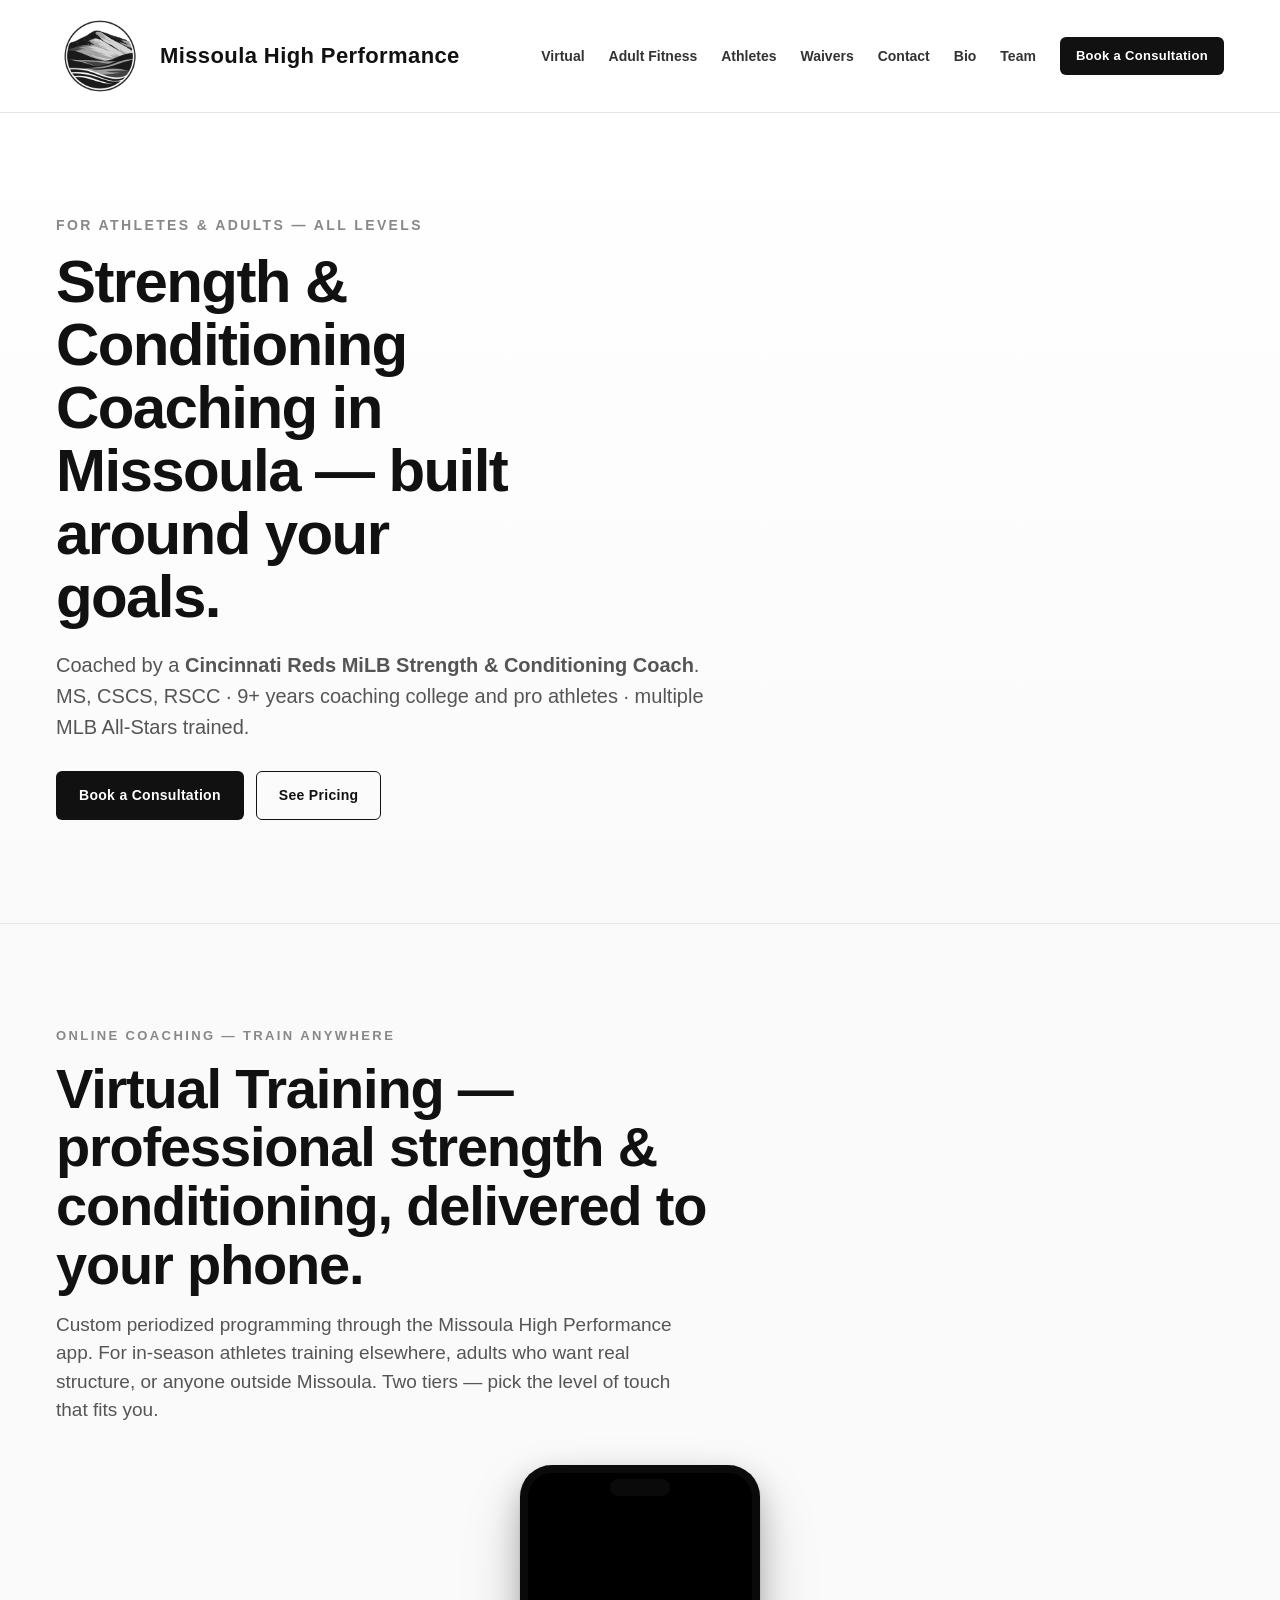
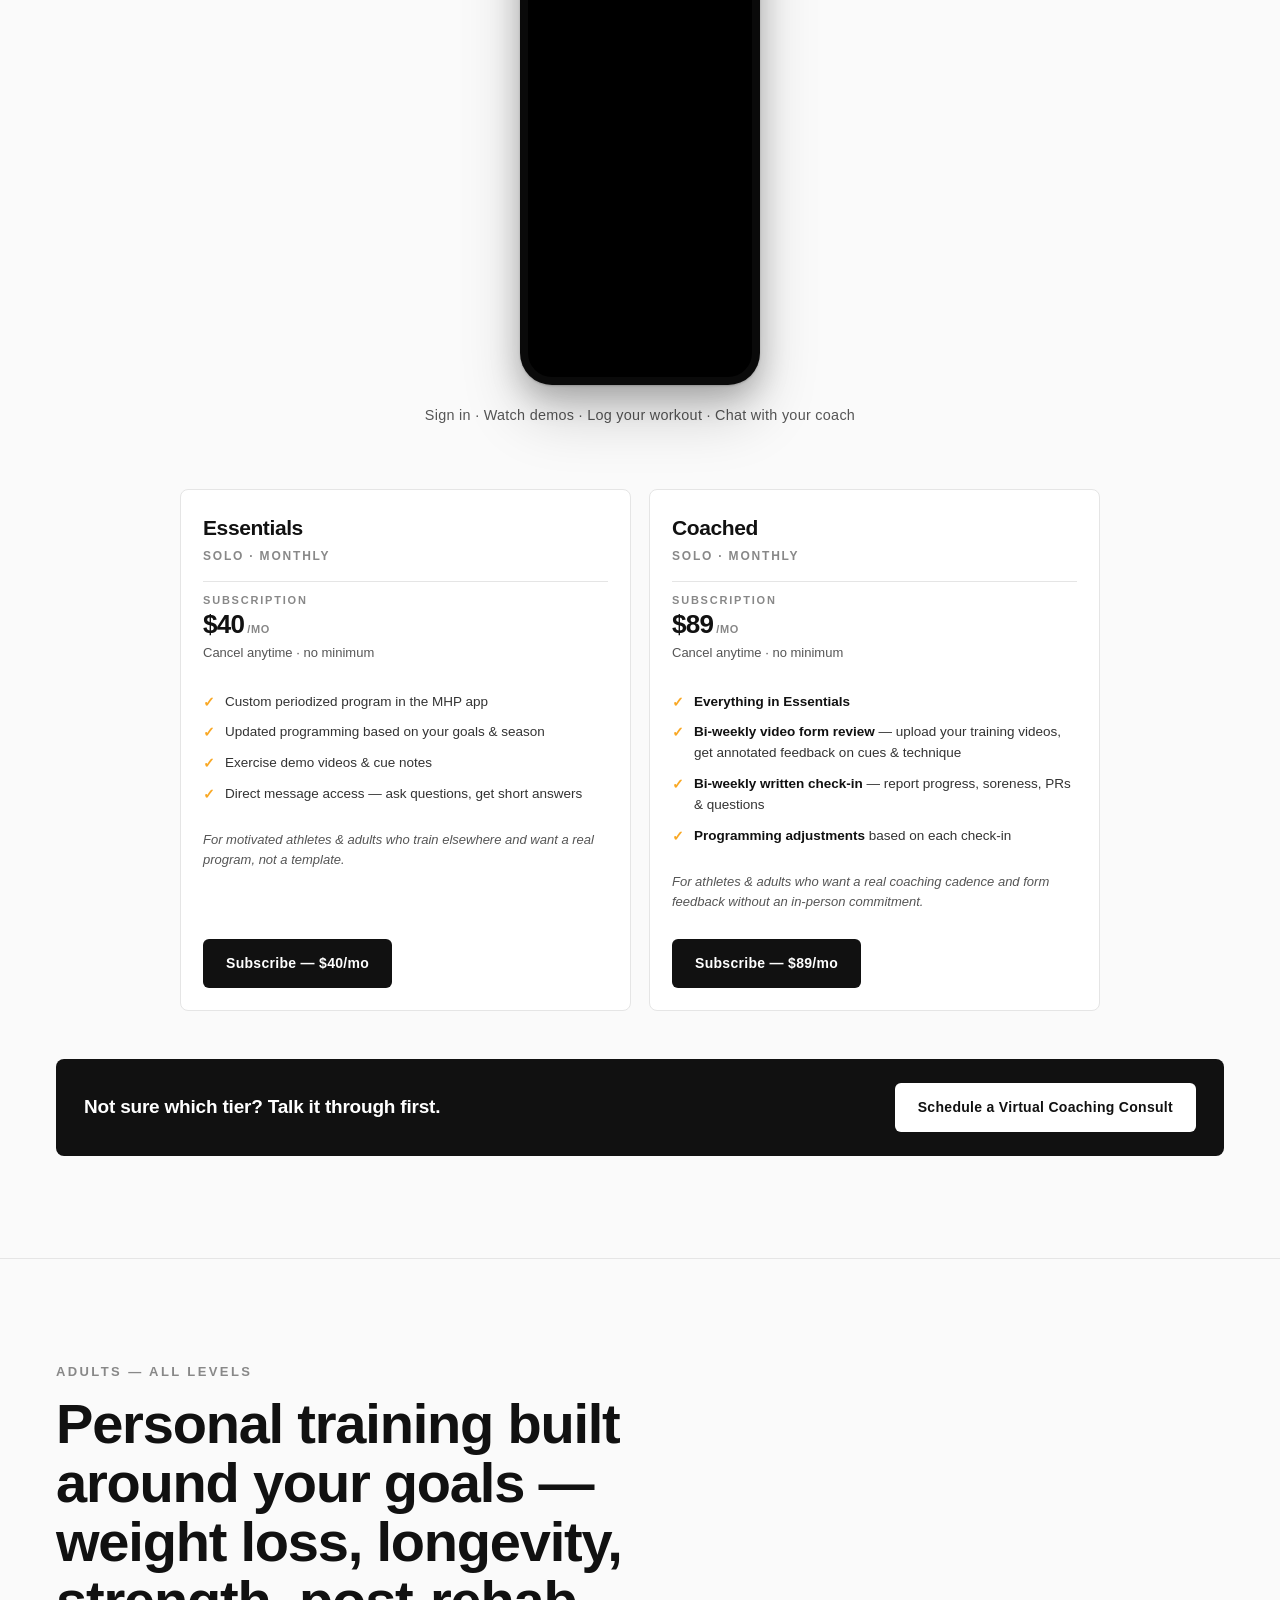
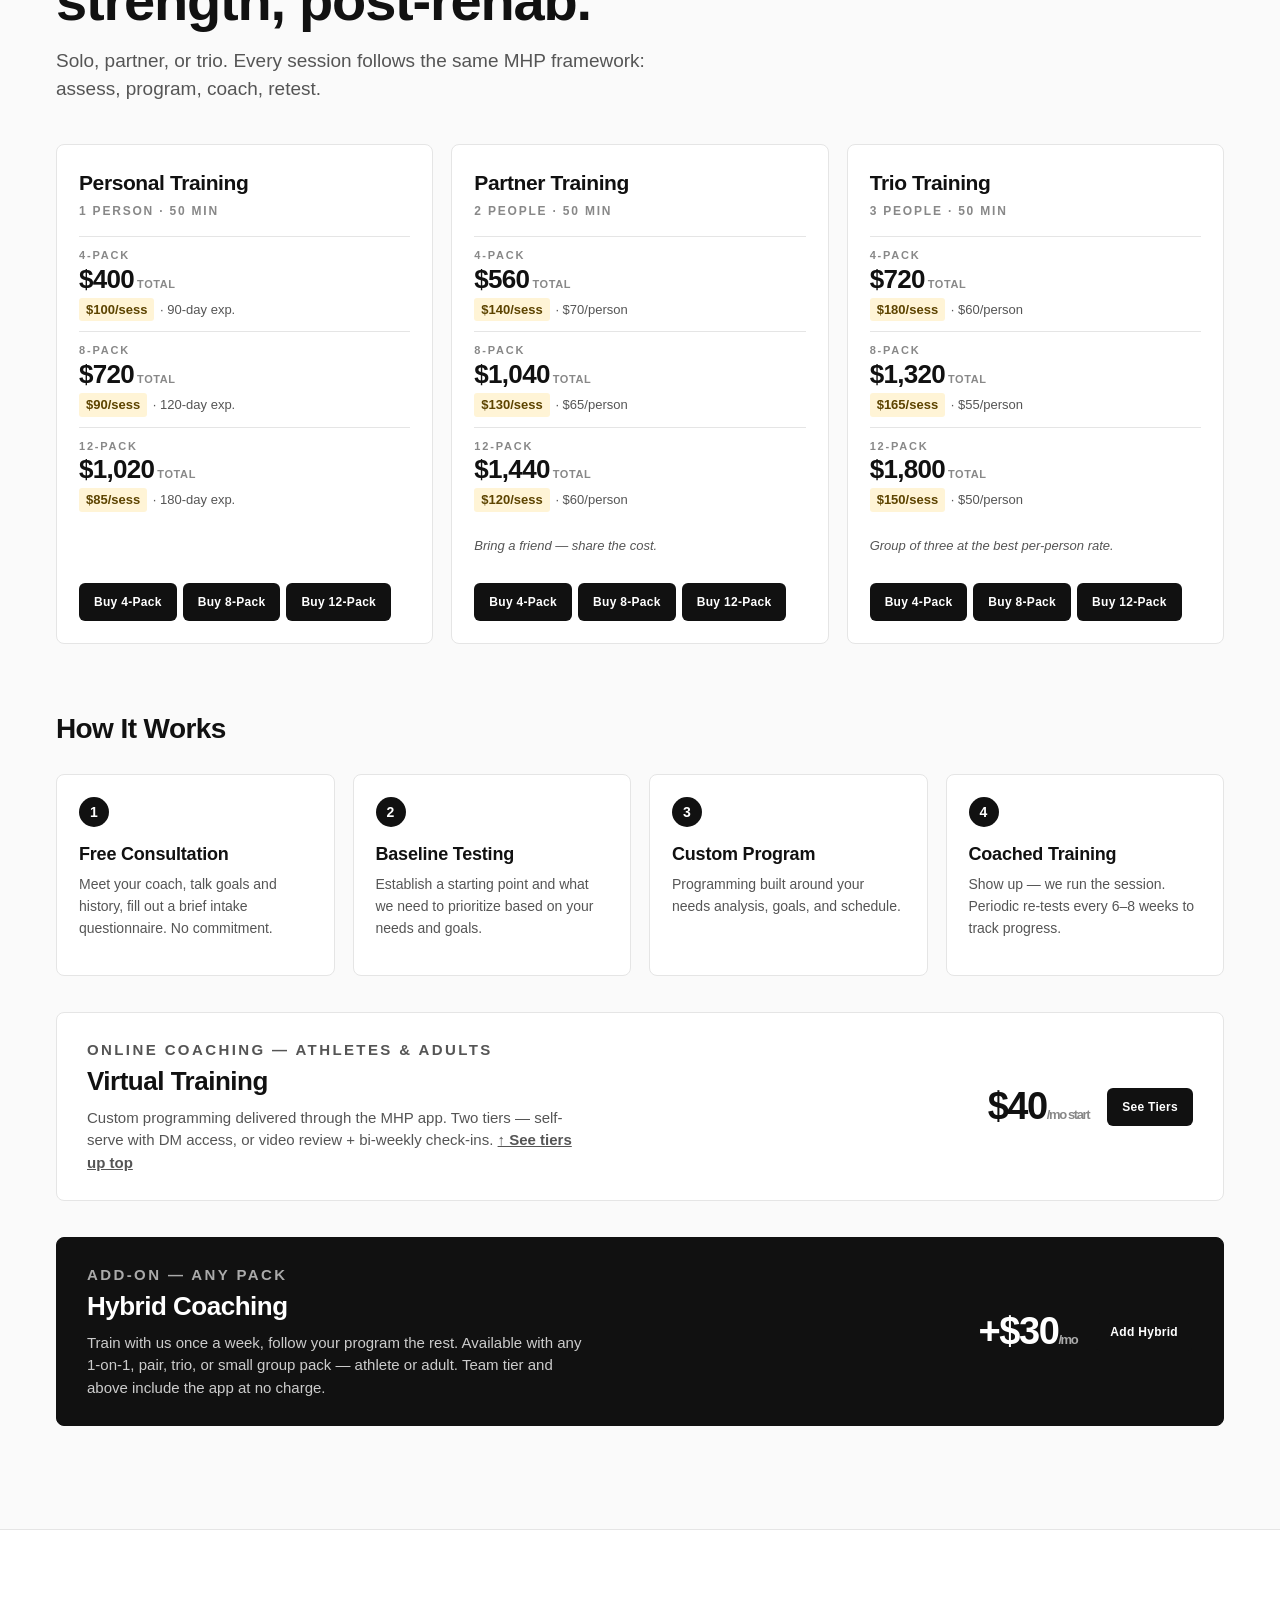
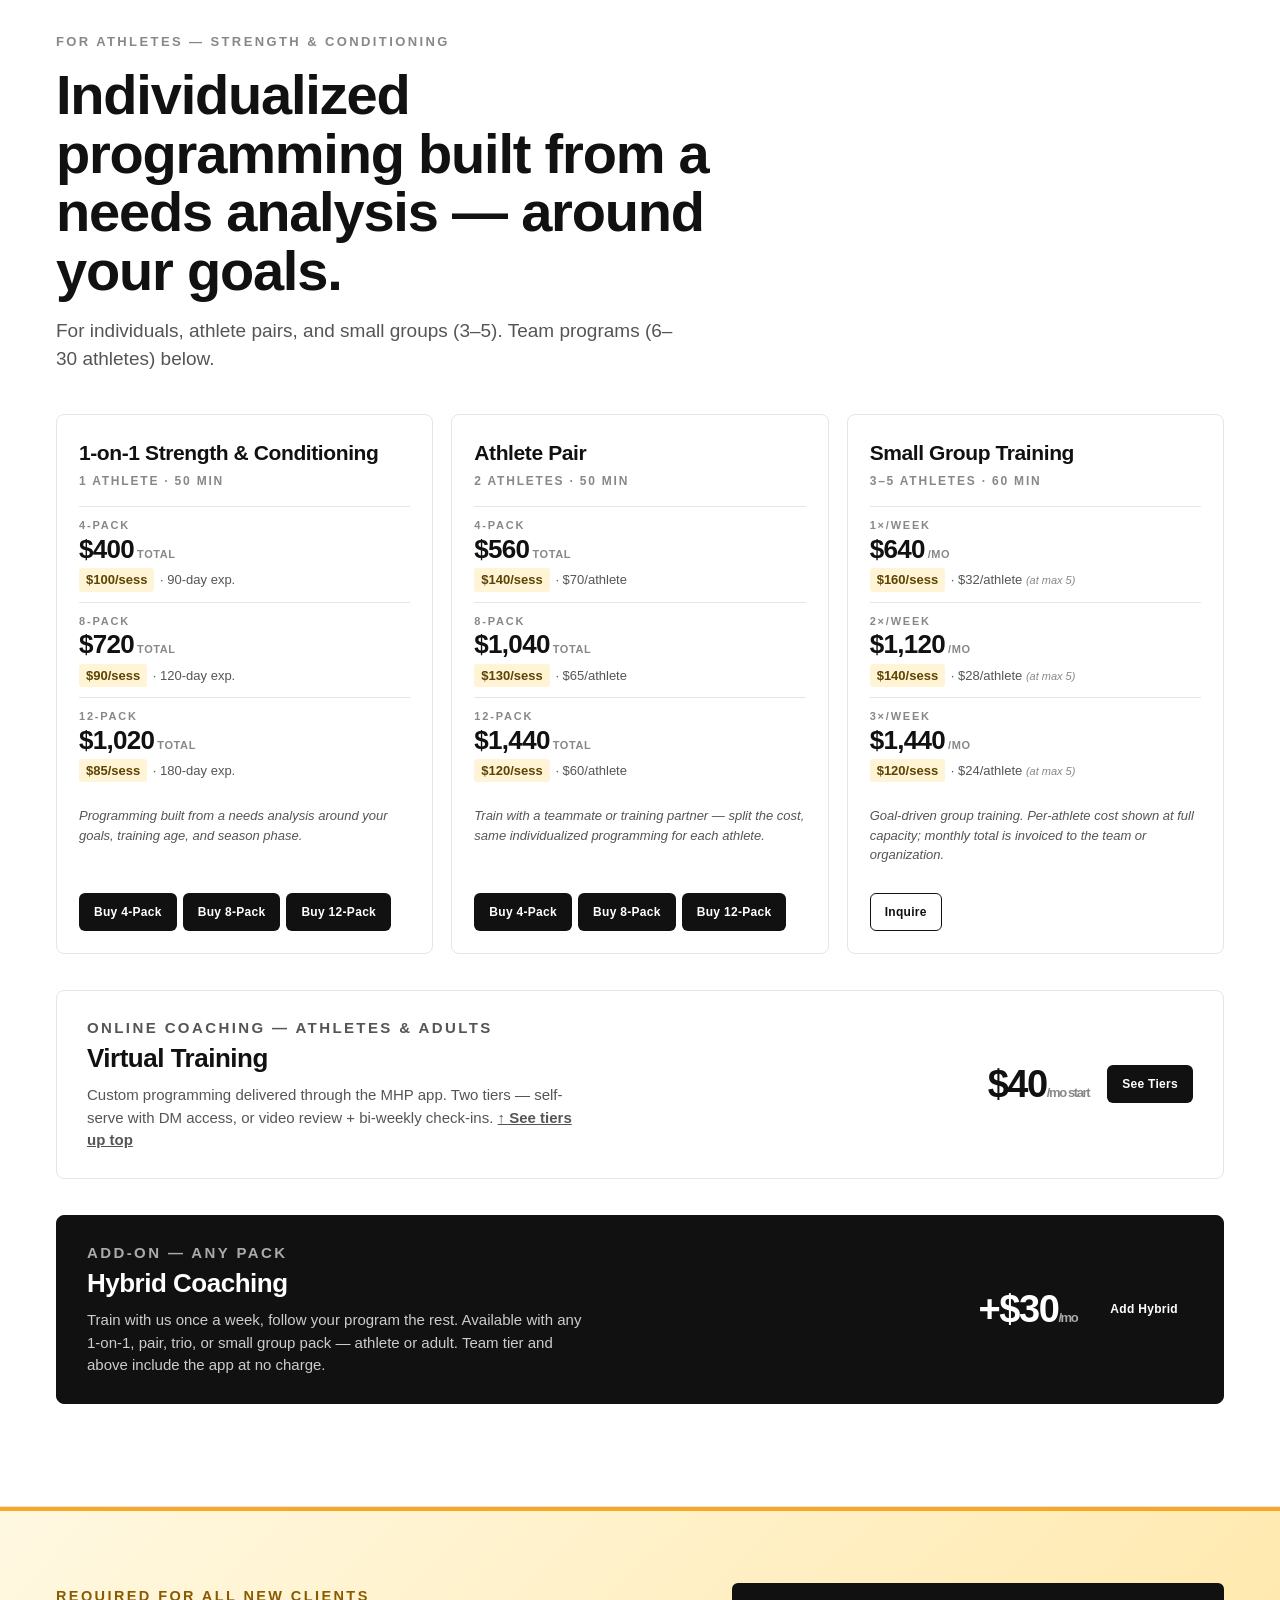
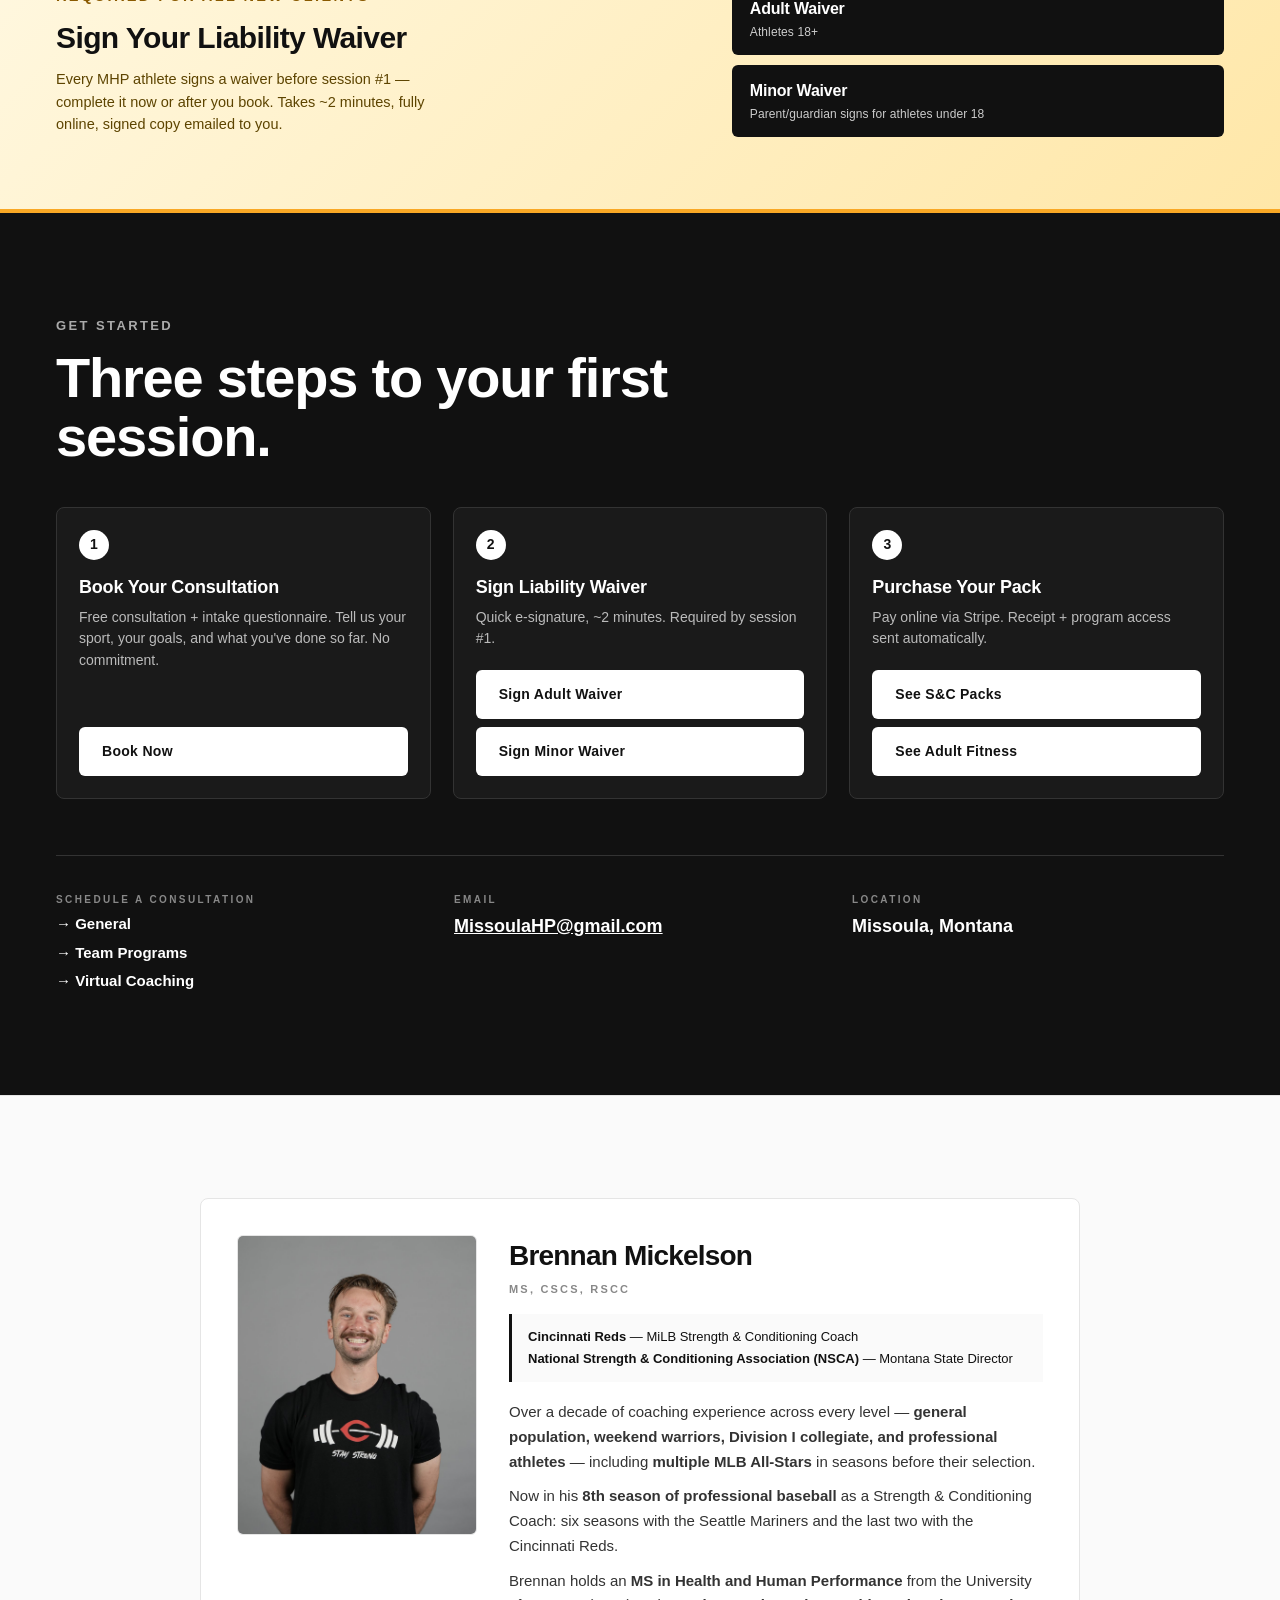
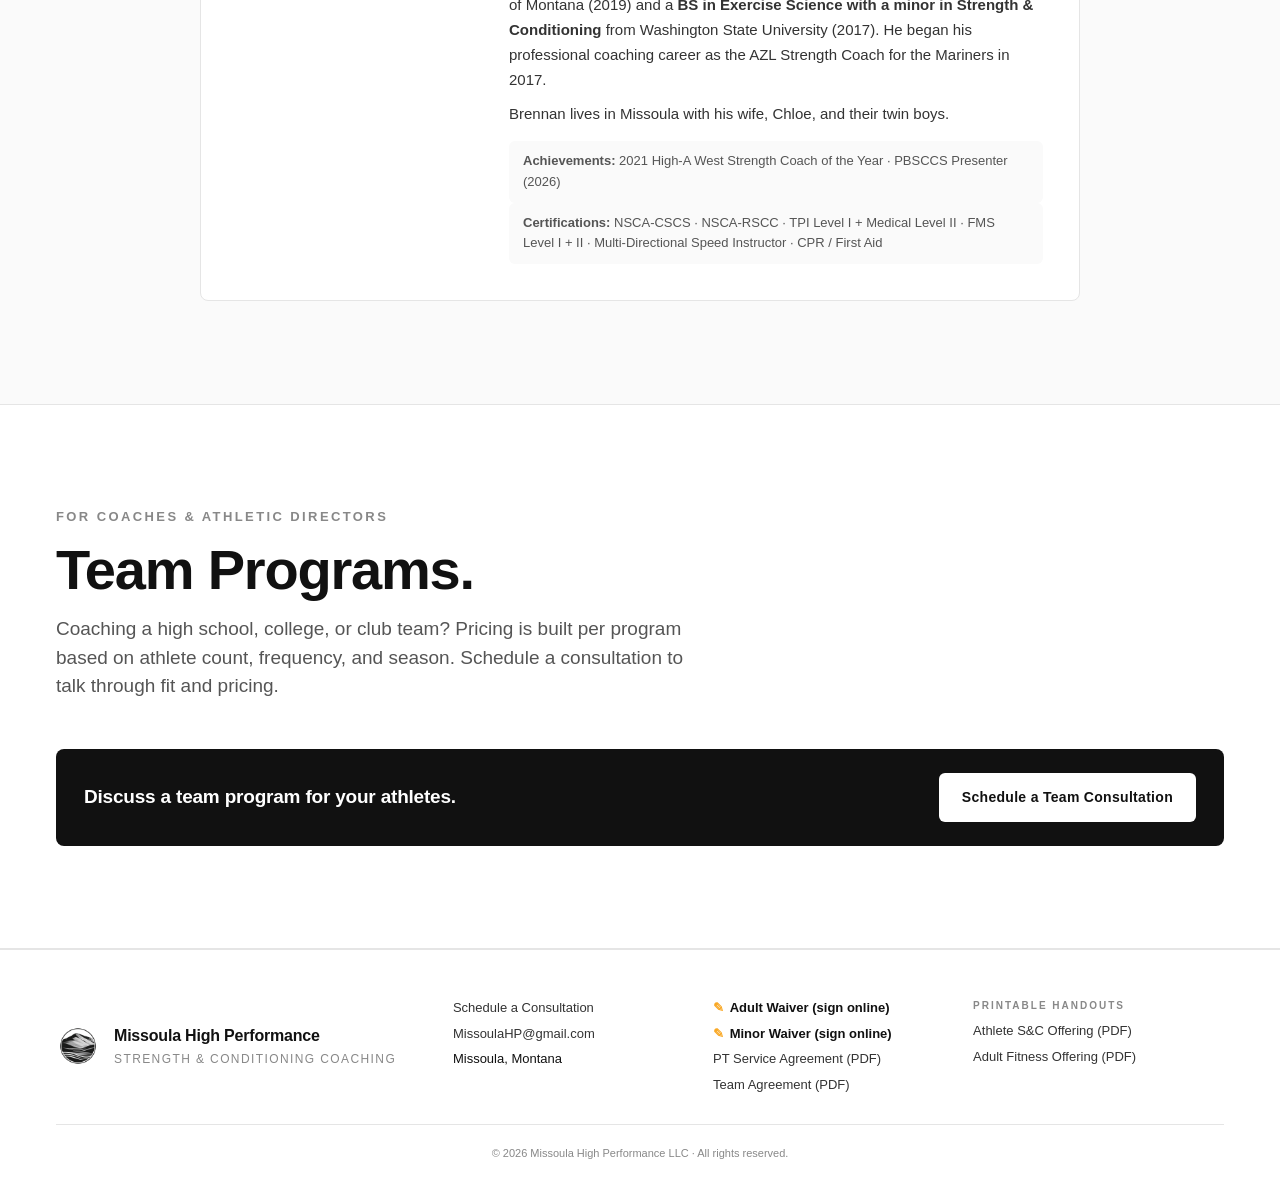
==== commit 52f03791: "Bump styles.css cache-bust to v=22 for app-demo CSS Cloudflare edge was serving the previous ?v=21 s" ====
--- a/index.html
+++ b/index.html
@@ -15,7 +15,7 @@
 <link rel="icon" type="image/png" sizes="16x16" href="/assets/favicon-16x16.png">
 <link rel="apple-touch-icon" href="/assets/apple-touch-icon.png">
 <link rel="manifest" href="/assets/site.webmanifest">
-<link rel="stylesheet" href="/styles.css?v=21">
+<link rel="stylesheet" href="/styles.css?v=22">
 </head>
 <body>
 
--- a/styles.css
+++ b/styles.css
@@ -910,11 +910,11 @@
 }
 .app-demo-phone {
   width: 100%;
-  max-width: 320px;
+  max-width: 240px;
   aspect-ratio: 1180 / 2556;
   background: #0a0a0a;
-  border-radius: 38px;
-  padding: 10px;
+  border-radius: 32px;
+  padding: 8px;
   box-shadow:
     0 1px 2px rgba(0,0,0,0.18),
     0 12px 30px rgba(0,0,0,0.22),
@@ -926,9 +926,9 @@
   /* Subtle dynamic-island-style notch for the phone-frame effect */
   content: '';
   position: absolute;
-  top: 18px; left: 50%;
+  top: 14px; left: 50%;
   transform: translateX(-50%);
-  width: 80px; height: 22px;
+  width: 60px; height: 17px;
   background: #0a0a0a;
   border-radius: 999px;
   z-index: 2;
@@ -938,7 +938,7 @@
   width: 100%;
   height: 100%;
   display: block;
-  border-radius: 28px;
+  border-radius: 24px;
   background: #fff;
   object-fit: cover;
 }
@@ -950,7 +950,5 @@
   letter-spacing: 0.02em;
 }
 @media (max-width: 760px) {
-  .app-demo-phone { max-width: 280px; border-radius: 32px; padding: 8px; }
-  .app-demo-phone::before { width: 64px; height: 18px; top: 14px; }
-  .app-demo-video { border-radius: 24px; }
-}
+  .app-demo-phone { max-width: 220px; }
+}
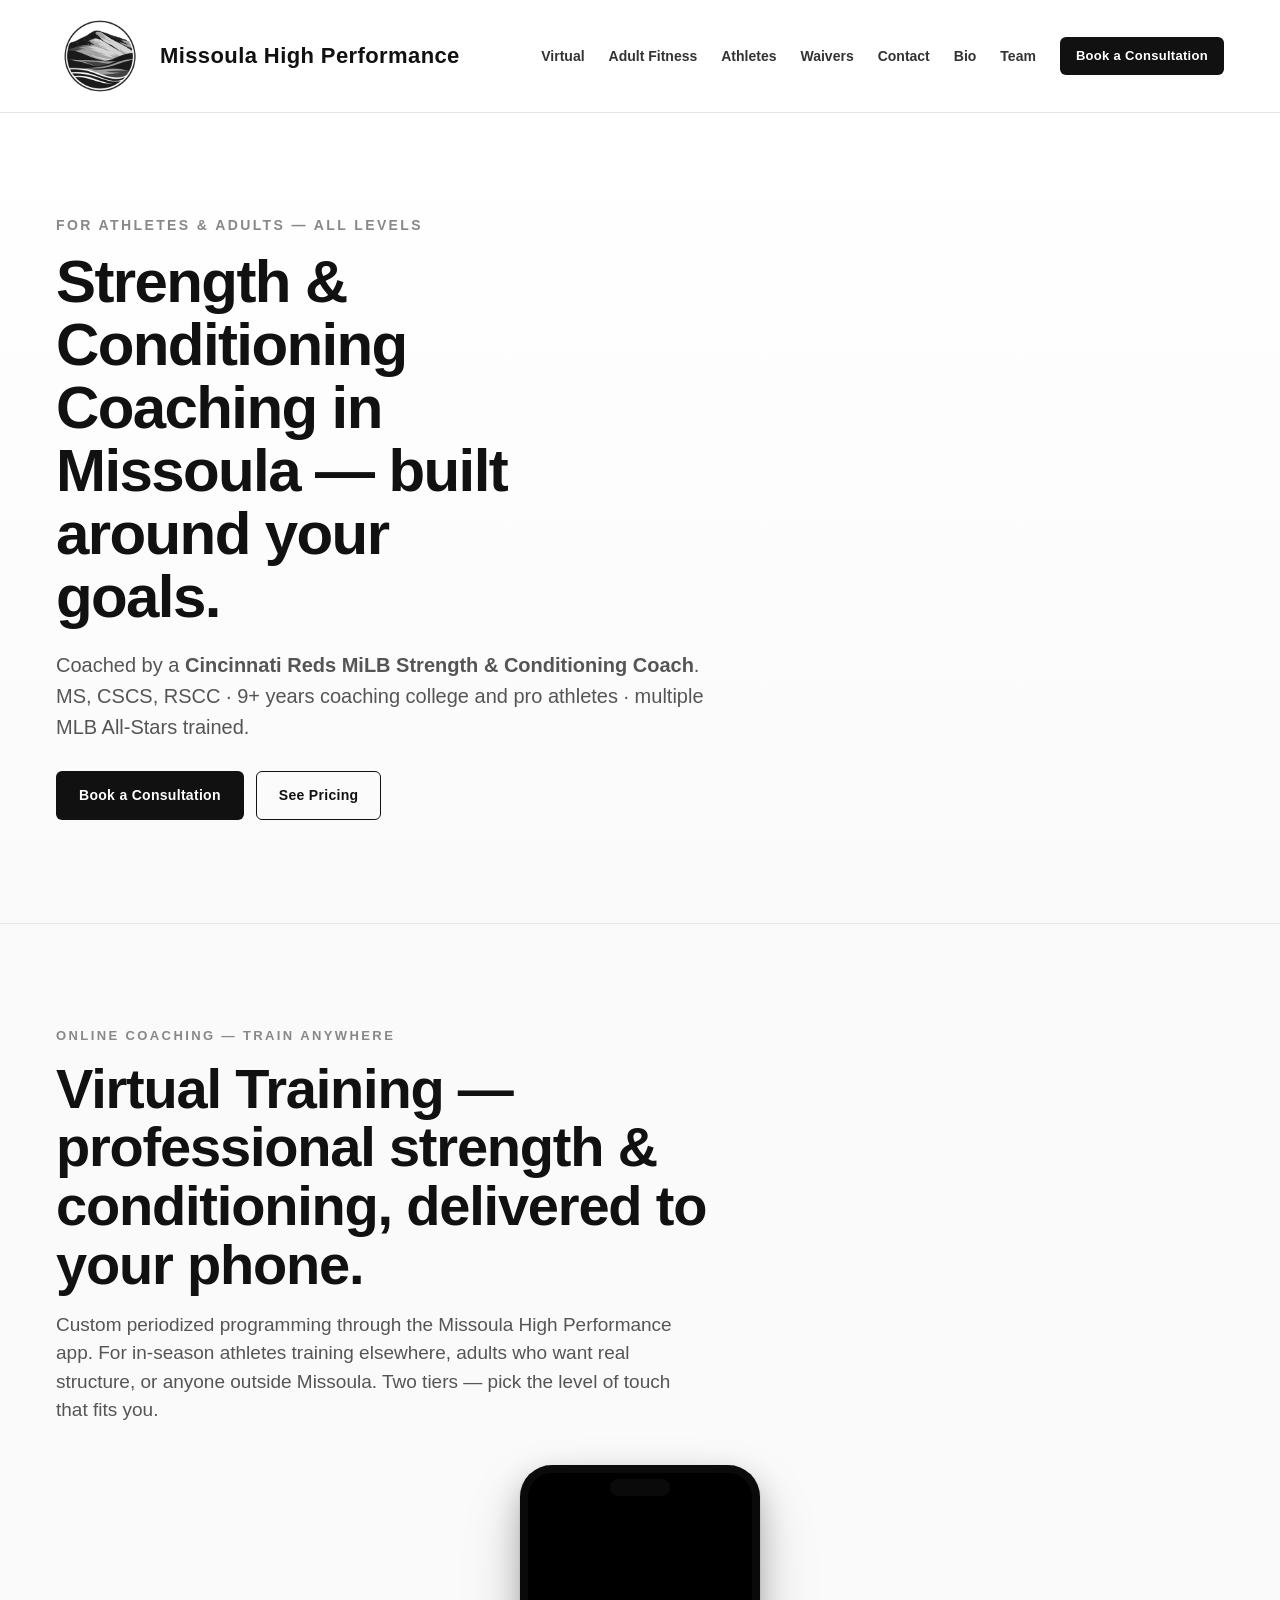
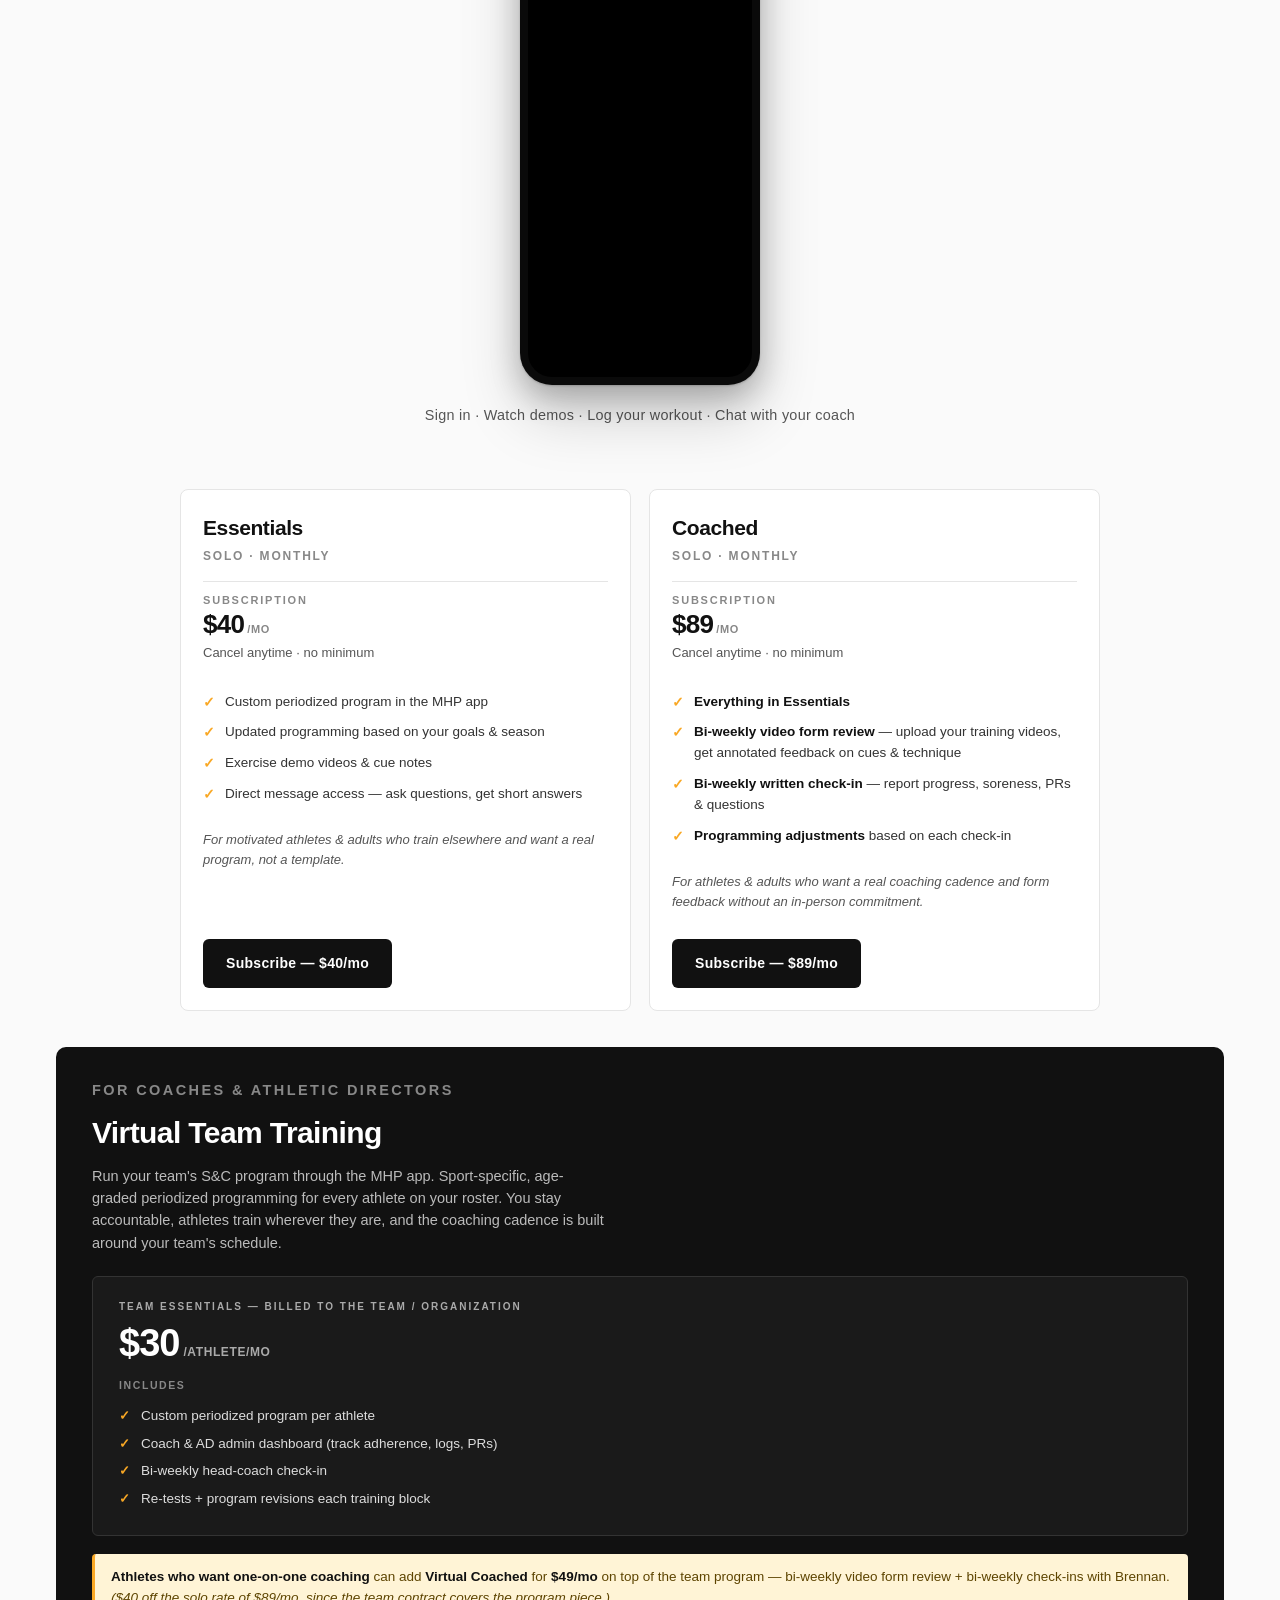
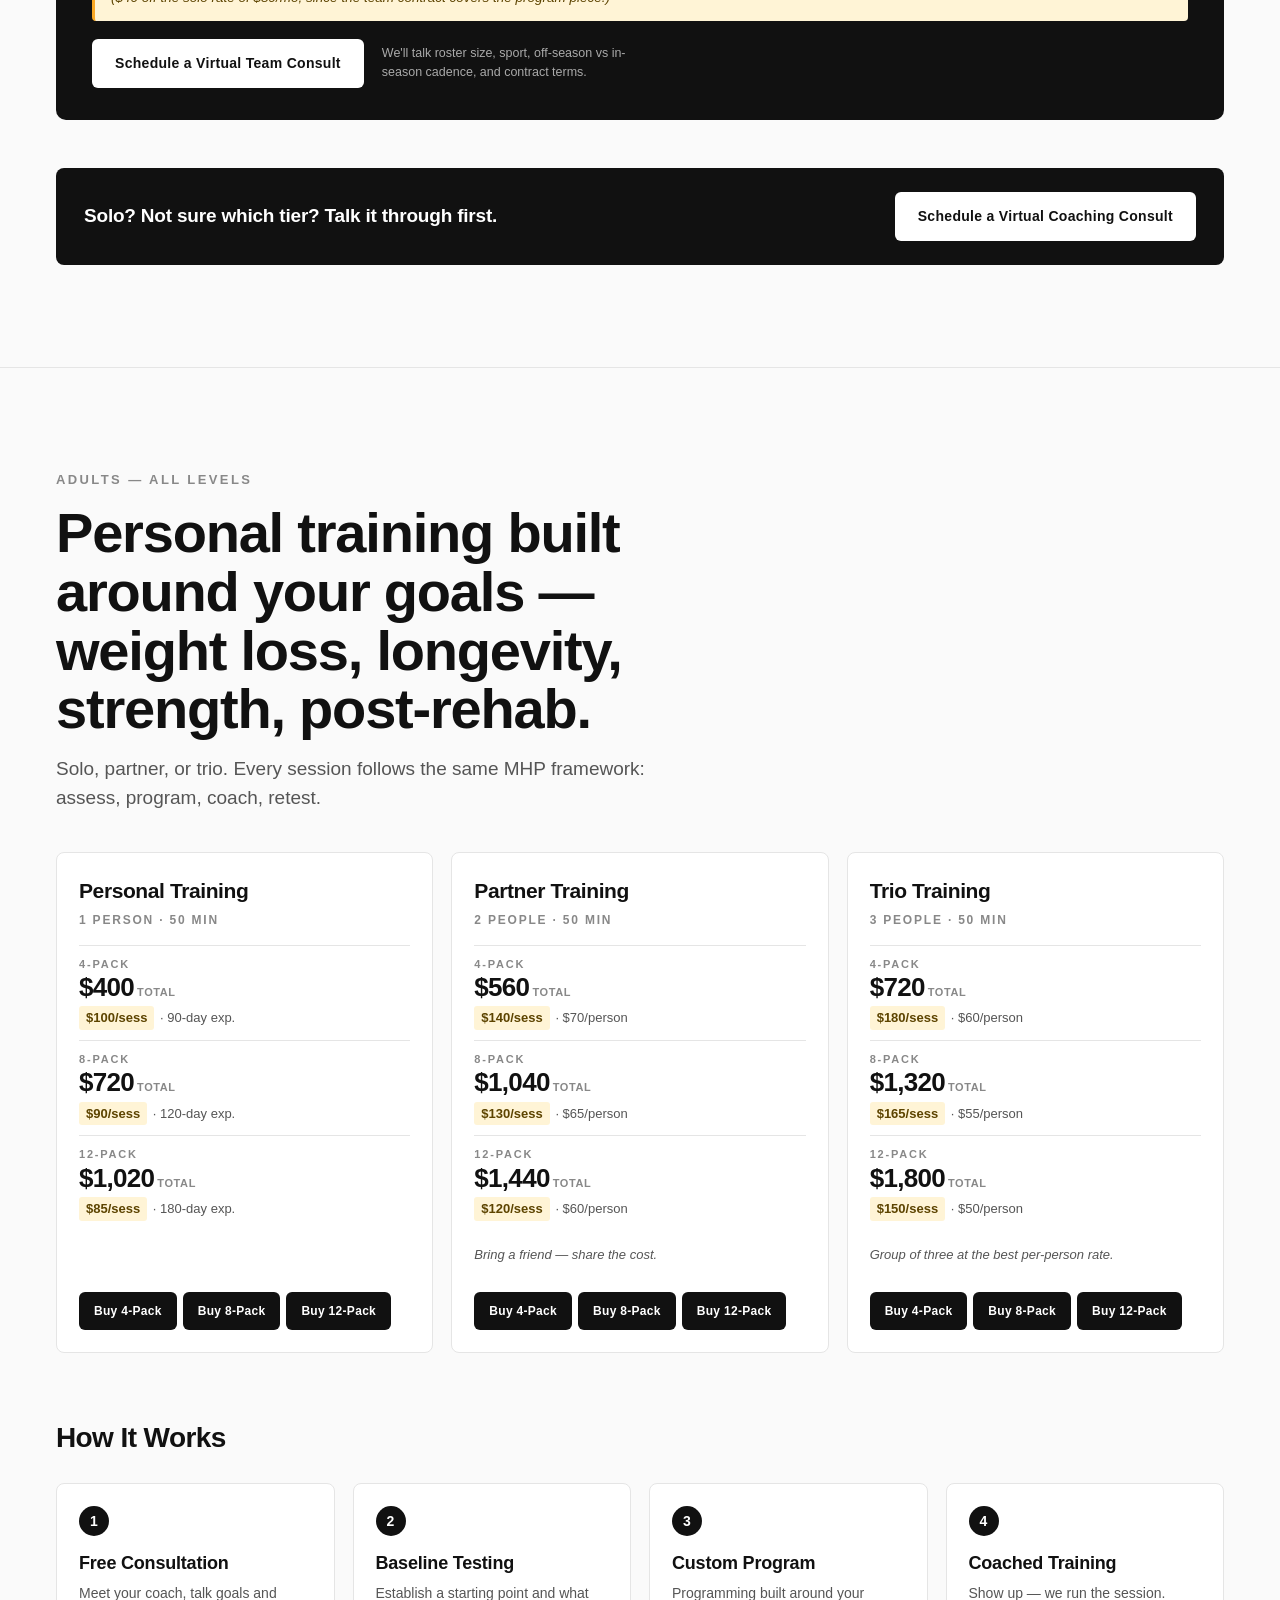
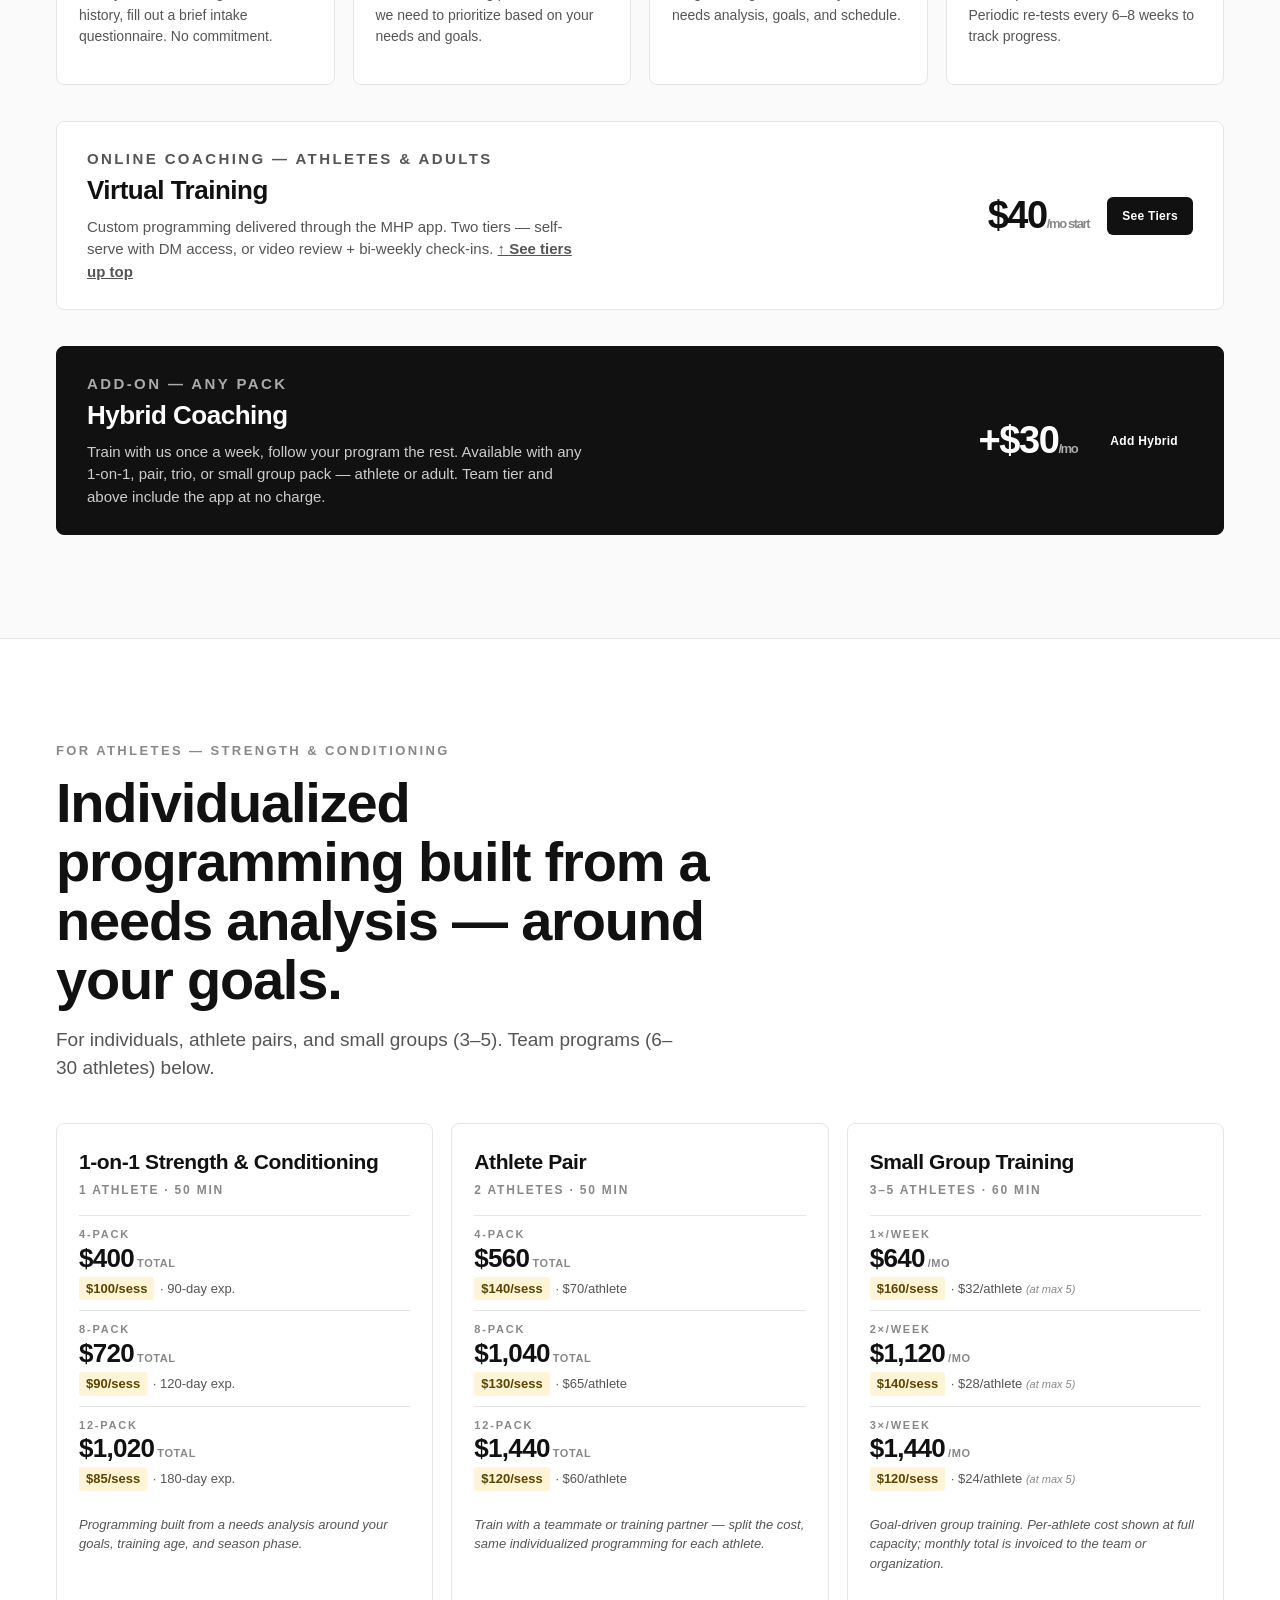
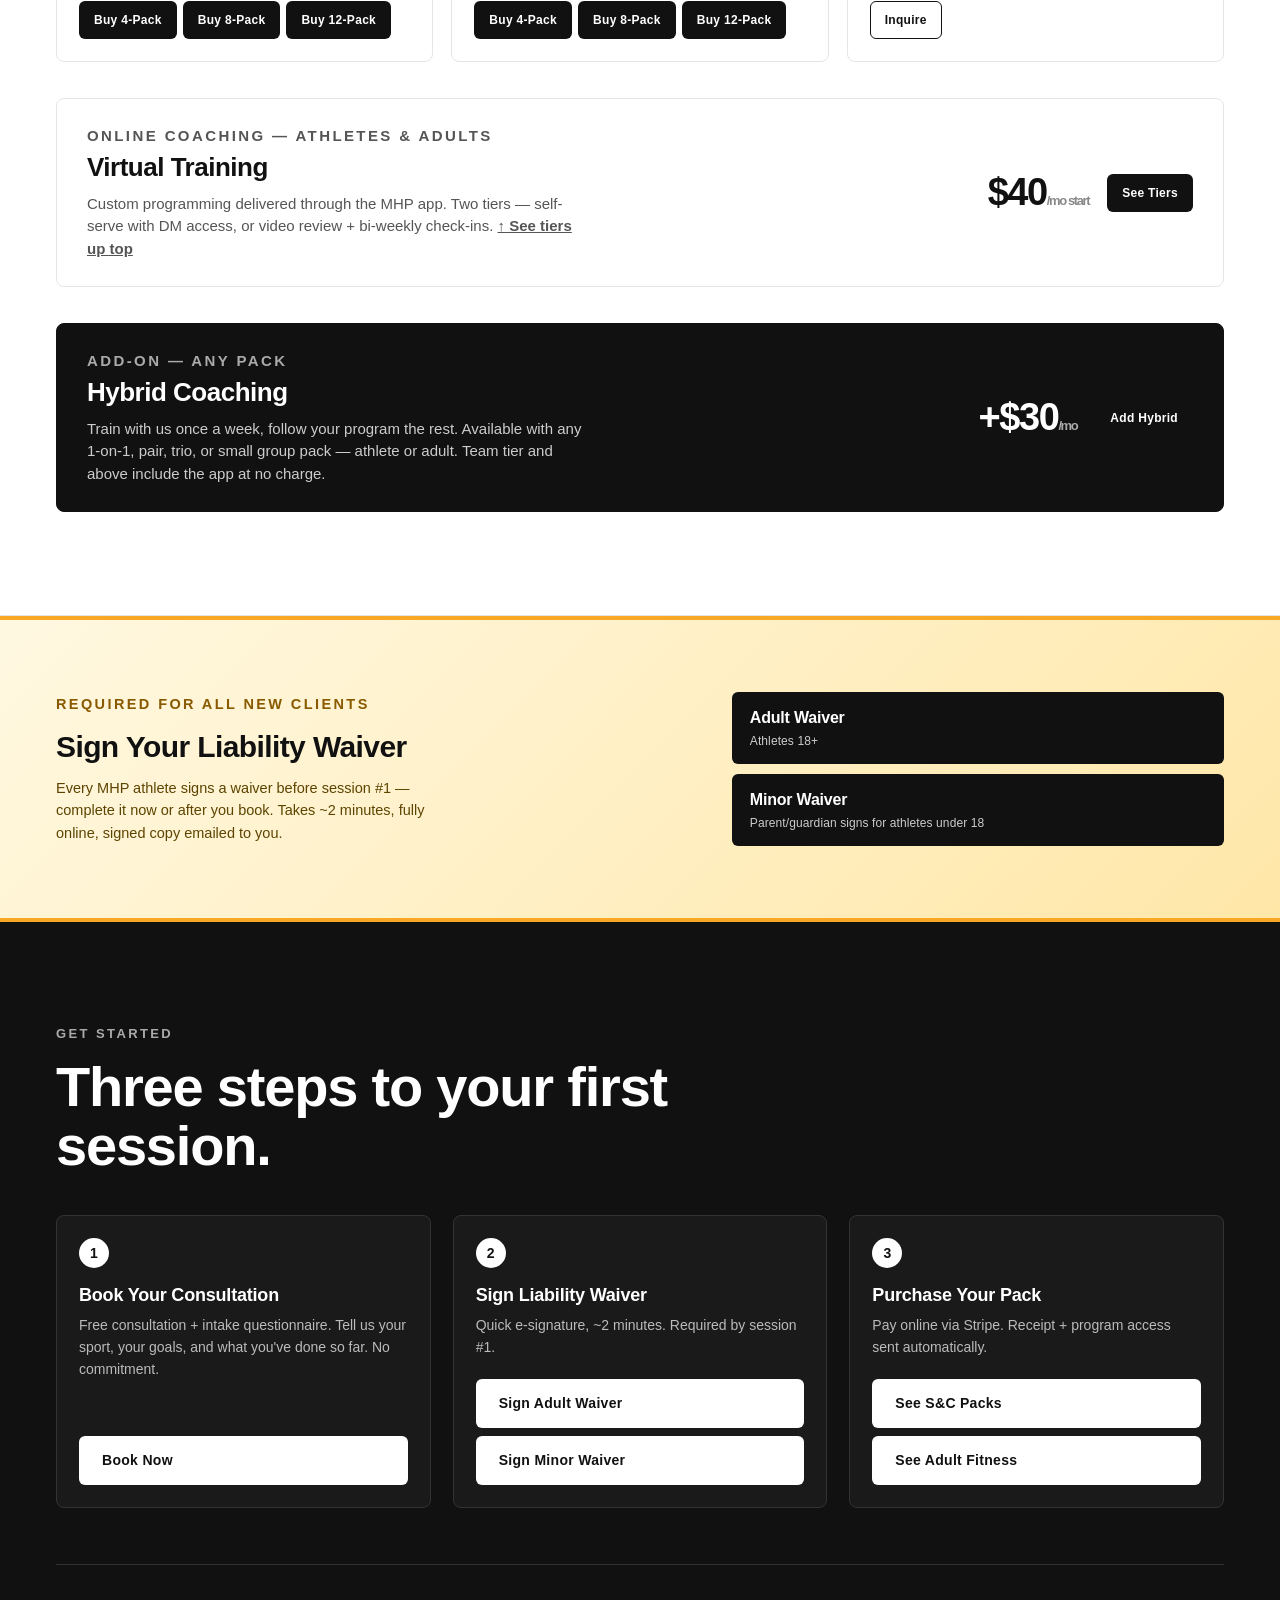
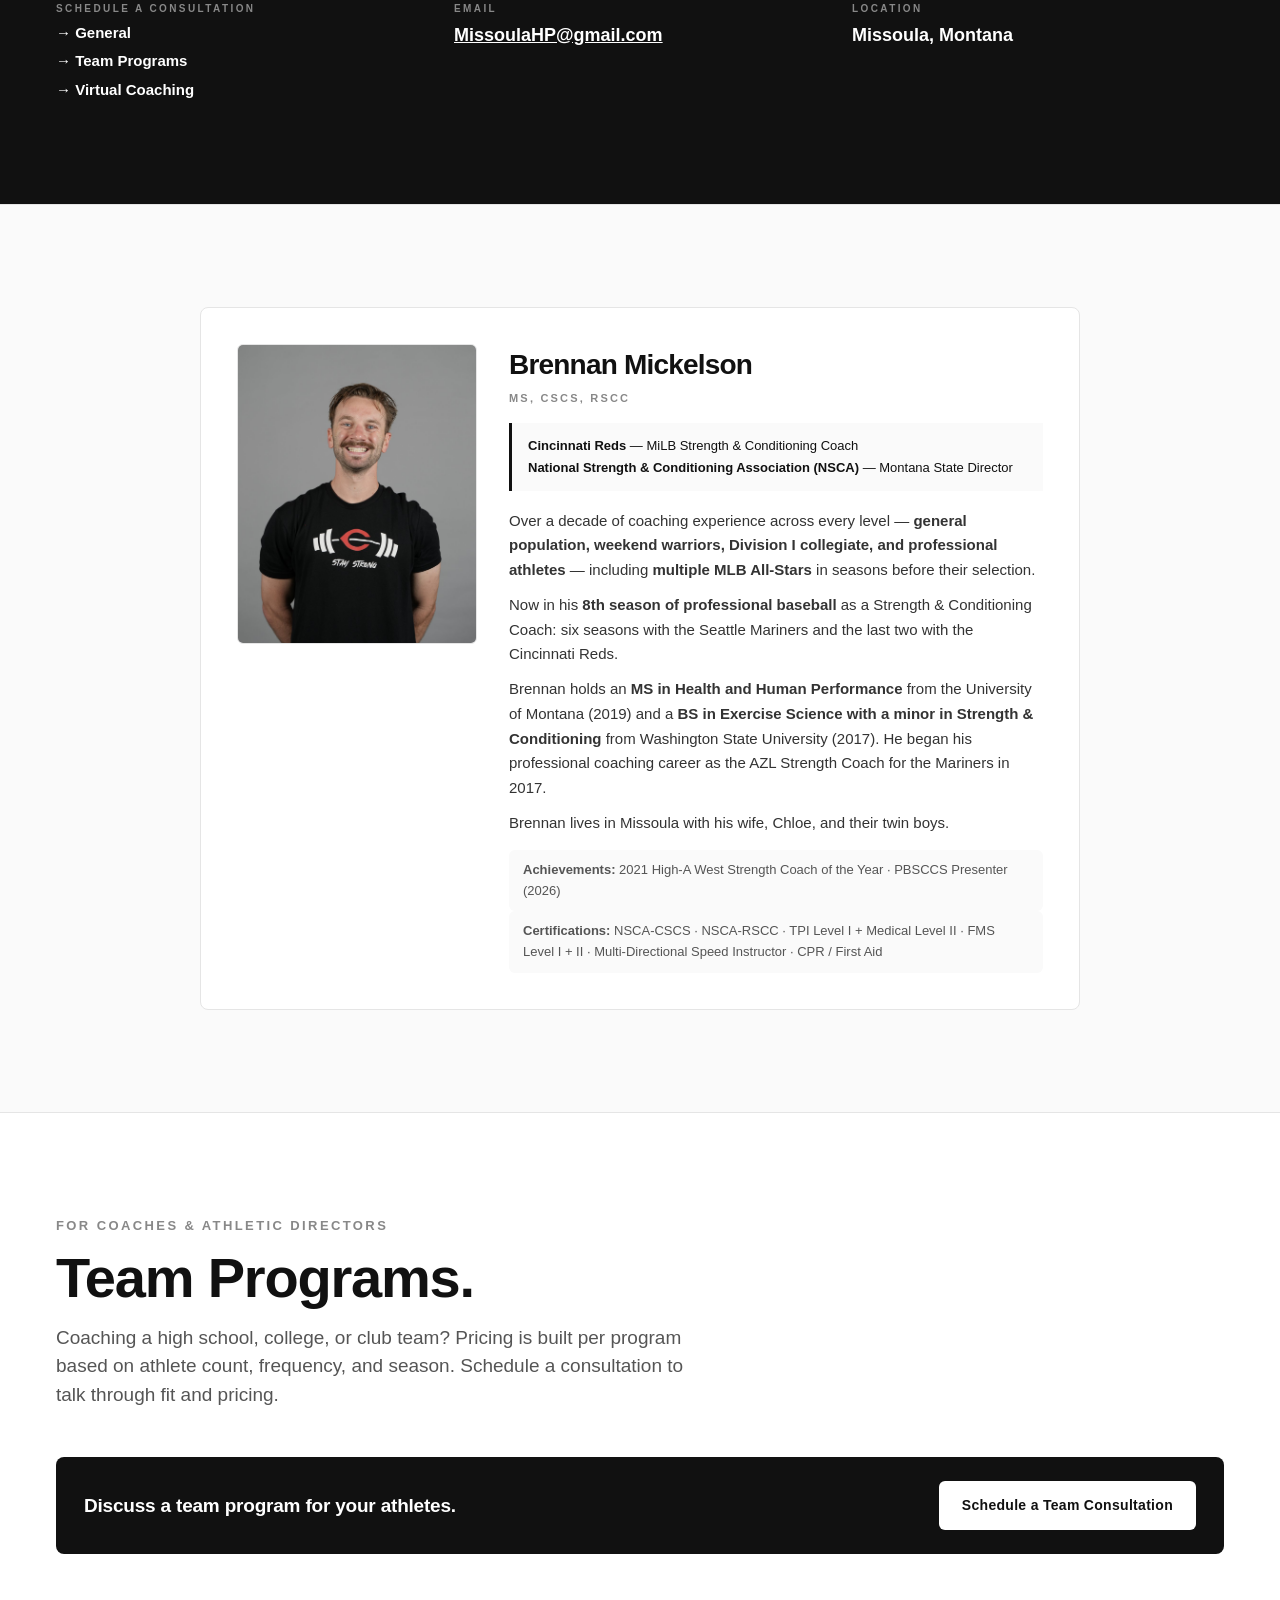
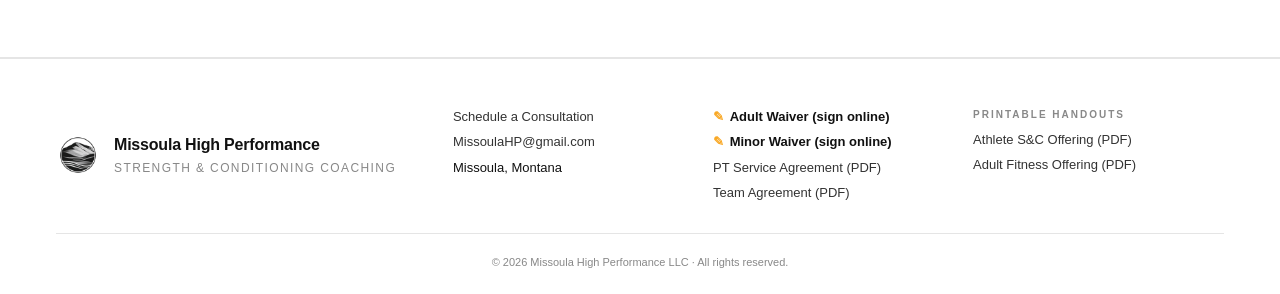
==== commit 62557fd1: "Add Virtual Team Training as consult-only block in Virtual section $30/athlete/mo Team Essentials (b" ====
--- a/index.html
+++ b/index.html
@@ -15,7 +15,7 @@
 <link rel="icon" type="image/png" sizes="16x16" href="/assets/favicon-16x16.png">
 <link rel="apple-touch-icon" href="/assets/apple-touch-icon.png">
 <link rel="manifest" href="/assets/site.webmanifest">
-<link rel="stylesheet" href="/styles.css?v=22">
+<link rel="stylesheet" href="/styles.css?v=23">
 </head>
 <body>
 
@@ -116,8 +116,38 @@
 
   </div>
 
+  <!-- Virtual Team Training (consult-only) -->
+  <div class="team-virtual">
+    <div class="team-virtual-head">
+      <p class="band-eyebrow">For Coaches &amp; Athletic Directors</p>
+      <h3>Virtual Team Training</h3>
+      <p>Run your team's S&amp;C program through the MHP app. Sport-specific, age-graded periodized programming for every athlete on your roster. You stay accountable, athletes train wherever they are, and the coaching cadence is built around your team's schedule.</p>
+    </div>
+
+    <div class="team-virtual-main">
+      <div class="tv-eyebrow">Team Essentials &mdash; Billed to the Team / Organization</div>
+      <div class="tv-price">$30<small>/athlete/mo</small></div>
+      <p class="tv-includes-label">Includes</p>
+      <ul class="tv-features">
+        <li>Custom periodized program per athlete</li>
+        <li>Coach &amp; AD admin dashboard (track adherence, logs, PRs)</li>
+        <li>Bi-weekly head-coach check-in</li>
+        <li>Re-tests + program revisions each training block</li>
+      </ul>
+    </div>
+
+    <div class="tv-upsell">
+      <strong>Athletes who want one-on-one coaching</strong> can add <strong>Virtual Coached</strong> for <strong>$49/mo</strong> on top of the team program &mdash; bi-weekly video form review + bi-weekly check-ins with Brennan. <em>($40 off the solo rate of $89/mo, since the team contract covers the program piece.)</em>
+    </div>
+
+    <div class="team-virtual-cta">
+      <a class="btn btn-primary" data-link="calendly-team">Schedule a Virtual Team Consult</a>
+      <span class="tv-cta-meta">We'll talk roster size, sport, off-season vs in-season cadence, and contract terms.</span>
+    </div>
+  </div>
+
   <div class="cta-strip">
-    <p>Not sure which tier? Talk it through first.</p>
+    <p>Solo? Not sure which tier? Talk it through first.</p>
     <a class="btn btn-primary" data-link="calendly-virtual" href="#contact">Schedule a Virtual Coaching Consult</a>
   </div>
 </section>
--- a/styles.css
+++ b/styles.css
@@ -347,6 +347,116 @@
   gap: 6px;
 }
 
+/* ============ VIRTUAL TEAM (consult-only block in Virtual section) ============ */
+.team-virtual {
+  max-width: var(--maxw);
+  margin: 36px auto 0;
+  padding: 32px 36px;
+  background: var(--ink);
+  color: #fff;
+  border-radius: 10px;
+}
+.team-virtual-head .band-eyebrow { color: #888; margin-bottom: 8px; }
+.team-virtual-head h3 {
+  font-size: clamp(22px, 2.6vw, 30px);
+  letter-spacing: -0.6px;
+  font-weight: 900;
+  margin: 0 0 10px;
+  color: #fff;
+}
+.team-virtual-head p {
+  font-size: 14.5px;
+  color: #bbb;
+  line-height: 1.55;
+  margin: 0;
+  max-width: 64ch;
+}
+.team-virtual-main {
+  margin: 22px 0 18px;
+  padding: 22px 26px;
+  background: #1a1a1a;
+  border: 1px solid #333;
+  border-radius: 6px;
+}
+.tv-eyebrow {
+  font-size: 10px;
+  letter-spacing: 2px;
+  text-transform: uppercase;
+  font-weight: 800;
+  color: #aaa;
+  margin-bottom: 10px;
+}
+.tv-price {
+  font-size: 38px;
+  font-weight: 900;
+  letter-spacing: -1px;
+  line-height: 1;
+  margin-bottom: 16px;
+  color: #fff;
+}
+.tv-price small {
+  font-size: 12px;
+  color: #aaa;
+  font-weight: 700;
+  letter-spacing: 0.6px;
+  text-transform: uppercase;
+  margin-left: 4px;
+}
+.tv-includes-label {
+  font-size: 10.5px;
+  font-weight: 800;
+  letter-spacing: 1.6px;
+  text-transform: uppercase;
+  color: #888;
+  margin: 0 0 8px;
+}
+.tv-features {
+  list-style: none;
+  padding: 0;
+  margin: 0;
+  font-size: 13.5px;
+  color: #ddd;
+  line-height: 1.6;
+}
+.tv-features li {
+  padding: 3px 0 3px 22px;
+  position: relative;
+}
+.tv-features li::before {
+  content: "✓";
+  position: absolute;
+  left: 0;
+  top: 4px;
+  color: var(--accent);
+  font-weight: 900;
+  font-size: 13px;
+}
+.tv-upsell {
+  background: #fff4d6;
+  border-left: 3px solid var(--accent);
+  padding: 12px 16px;
+  border-radius: 4px;
+  margin-bottom: 18px;
+  font-size: 13.5px;
+  line-height: 1.6;
+  color: #5d4400;
+}
+.tv-upsell strong { color: #111; }
+.tv-upsell em { color: #5d4400; font-style: italic; }
+.team-virtual-cta {
+  display: flex;
+  align-items: center;
+  gap: 18px;
+  flex-wrap: wrap;
+}
+.team-virtual-cta .btn { background: #fff; color: var(--ink); }
+.team-virtual-cta .btn:hover { background: #f0f0f0; }
+.tv-cta-meta { font-size: 12.5px; color: #aaa; max-width: 40ch; }
+@media (max-width: 600px) {
+  .team-virtual { padding: 22px 18px; }
+  .team-virtual-main { padding: 18px 18px; }
+}
+
 /* ============ BANDS (virtual / hybrid) ============ */
 .band {
   max-width: var(--maxw);
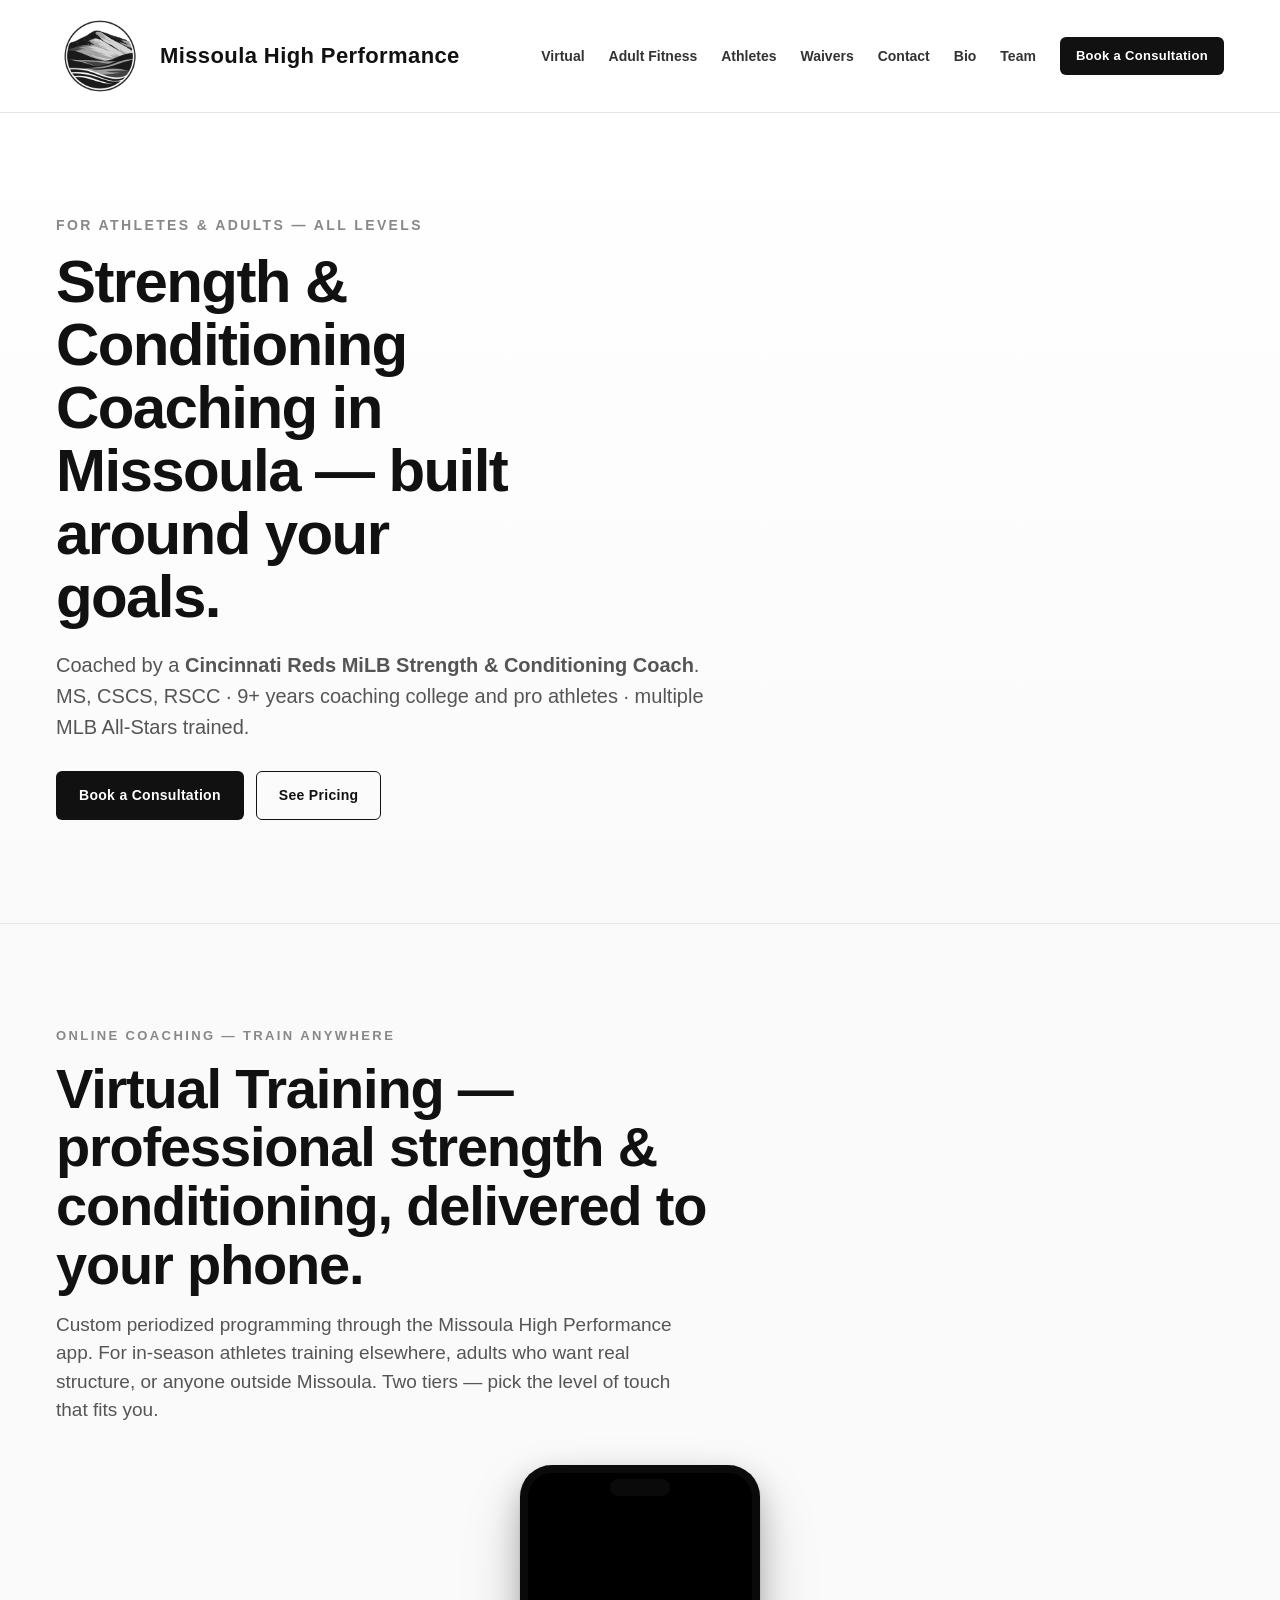
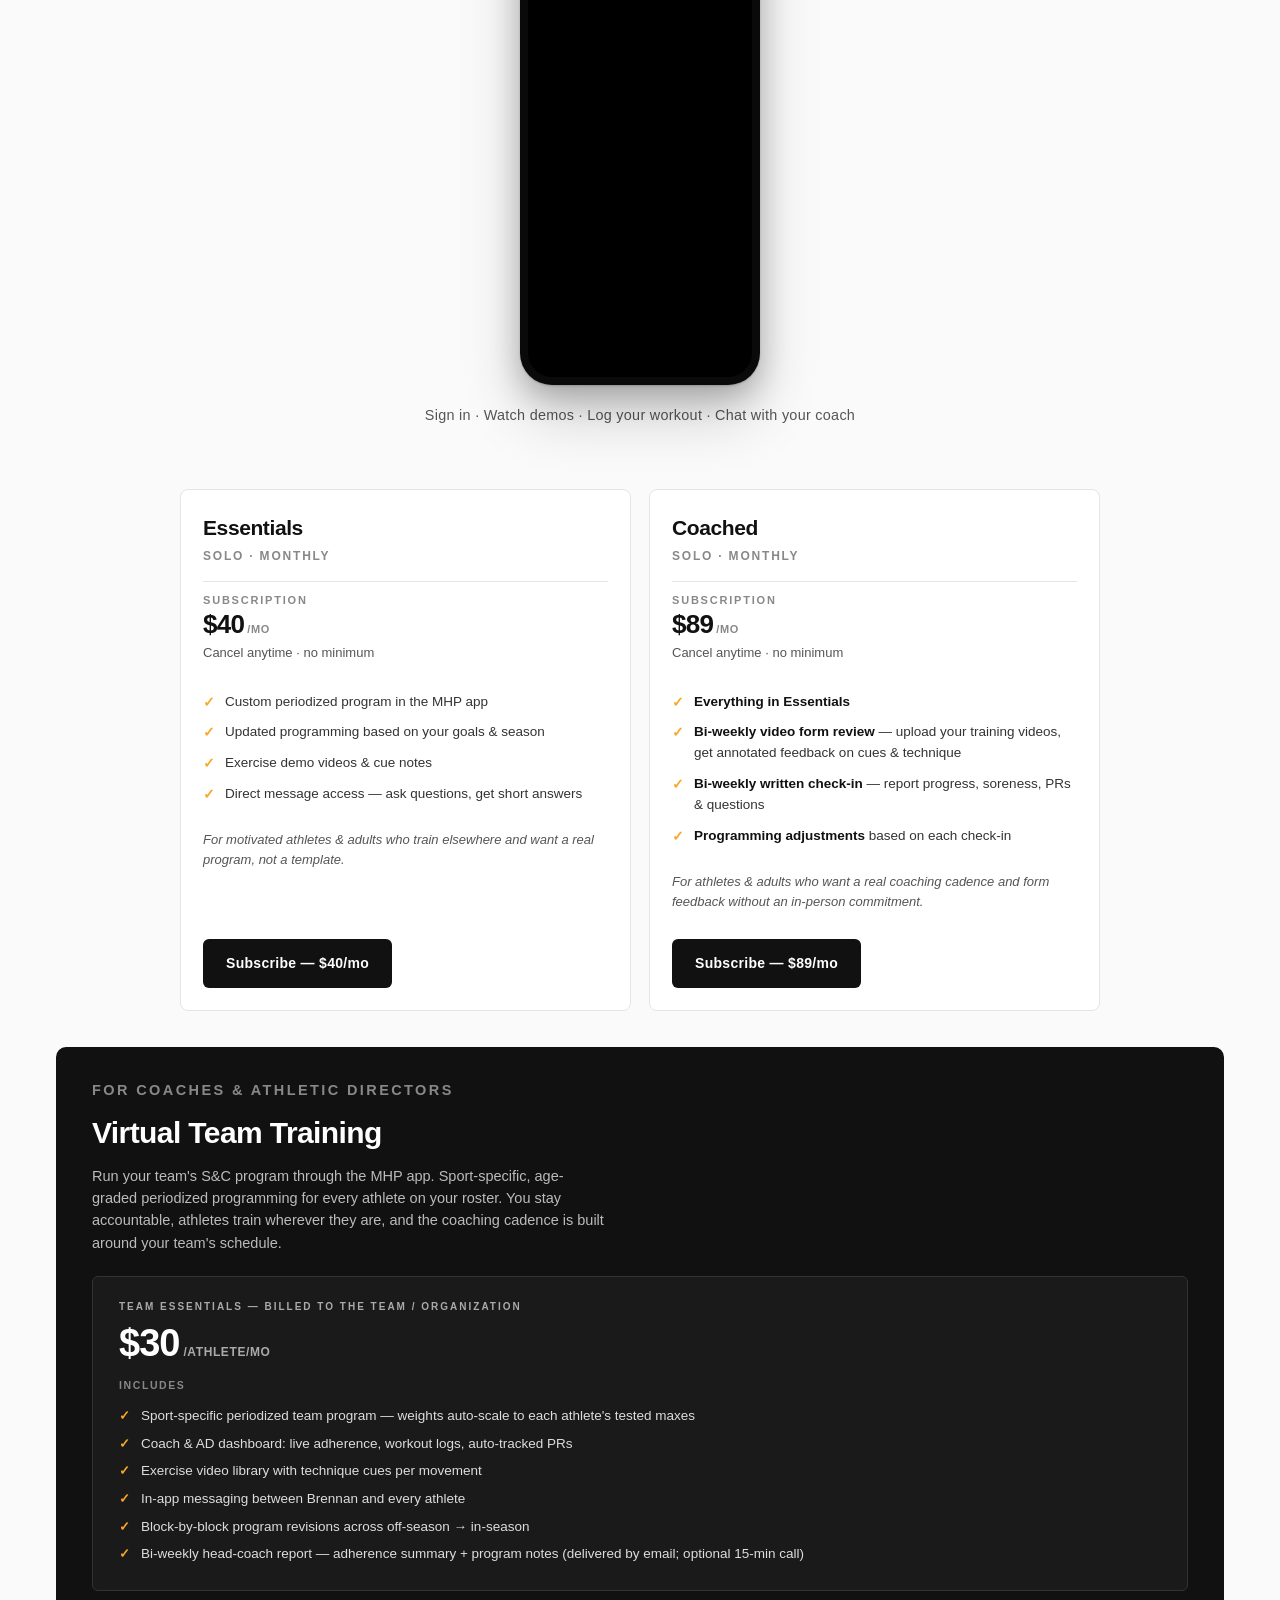
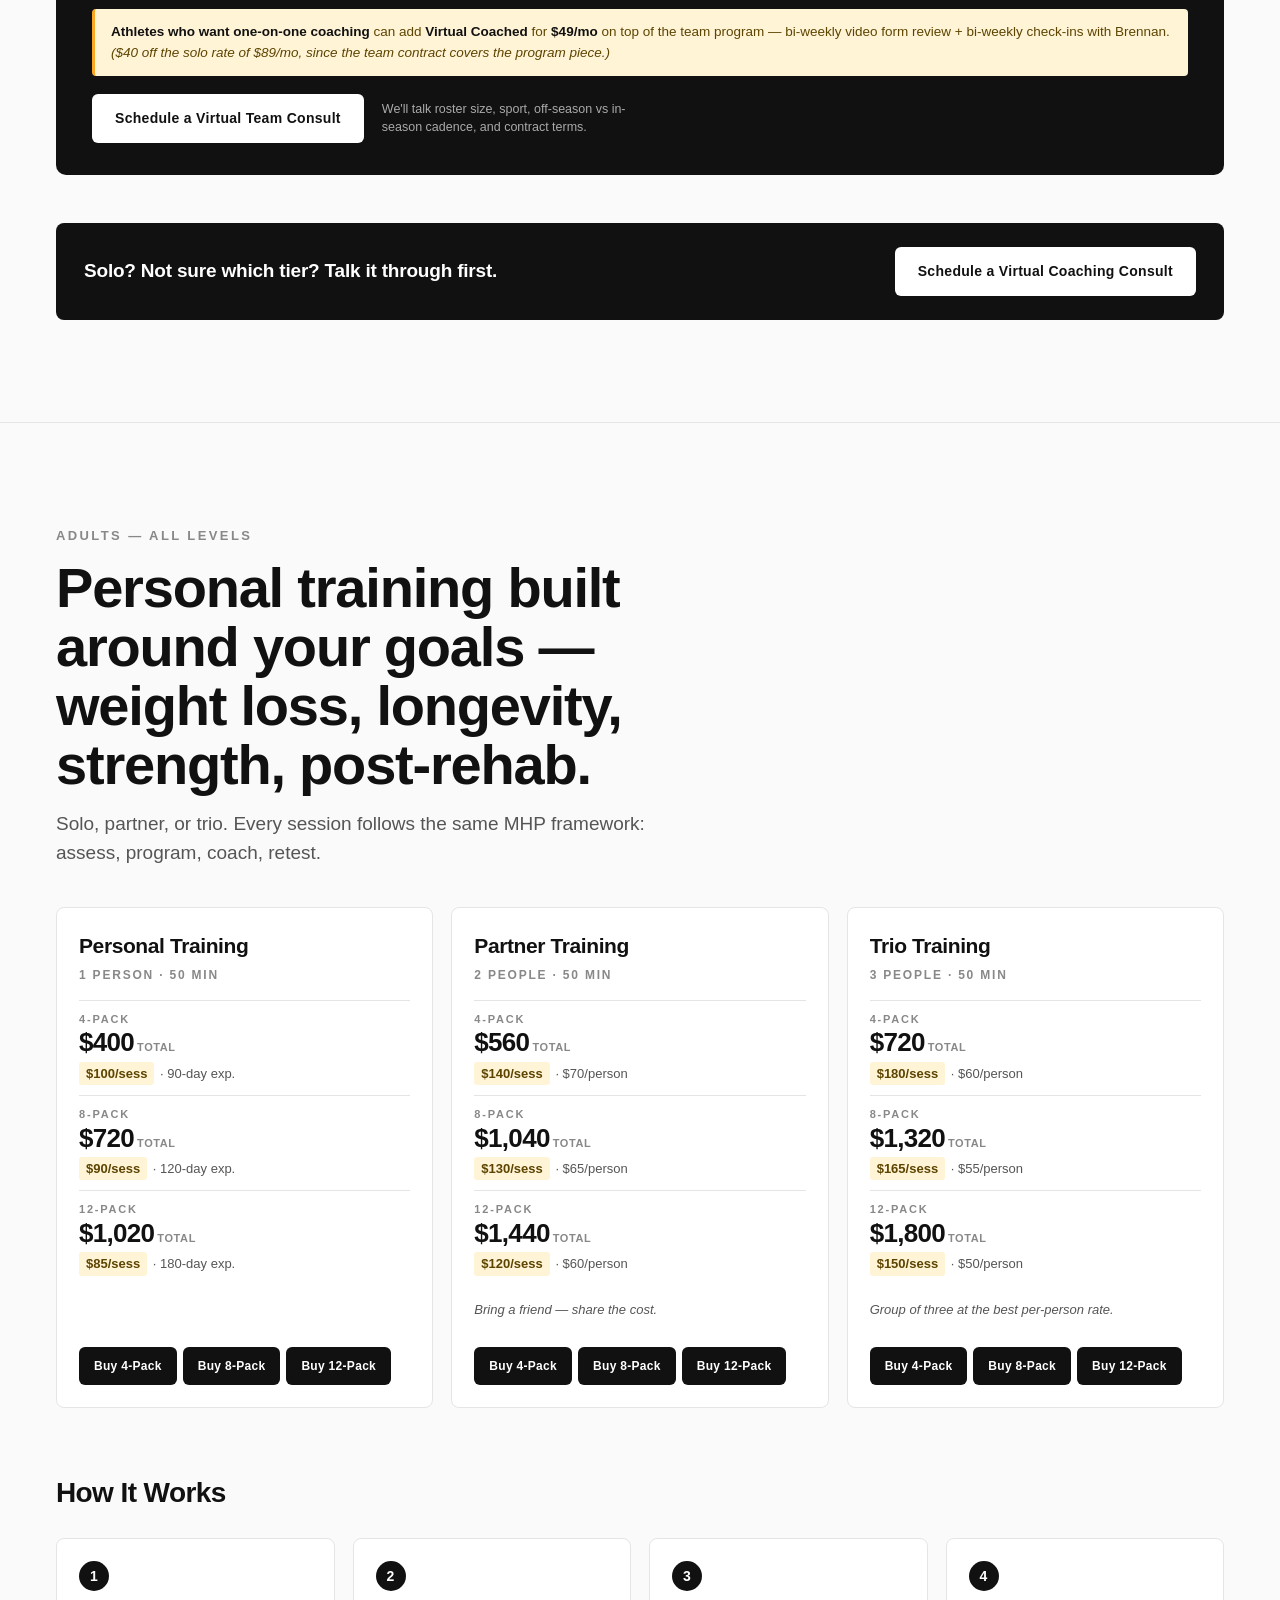
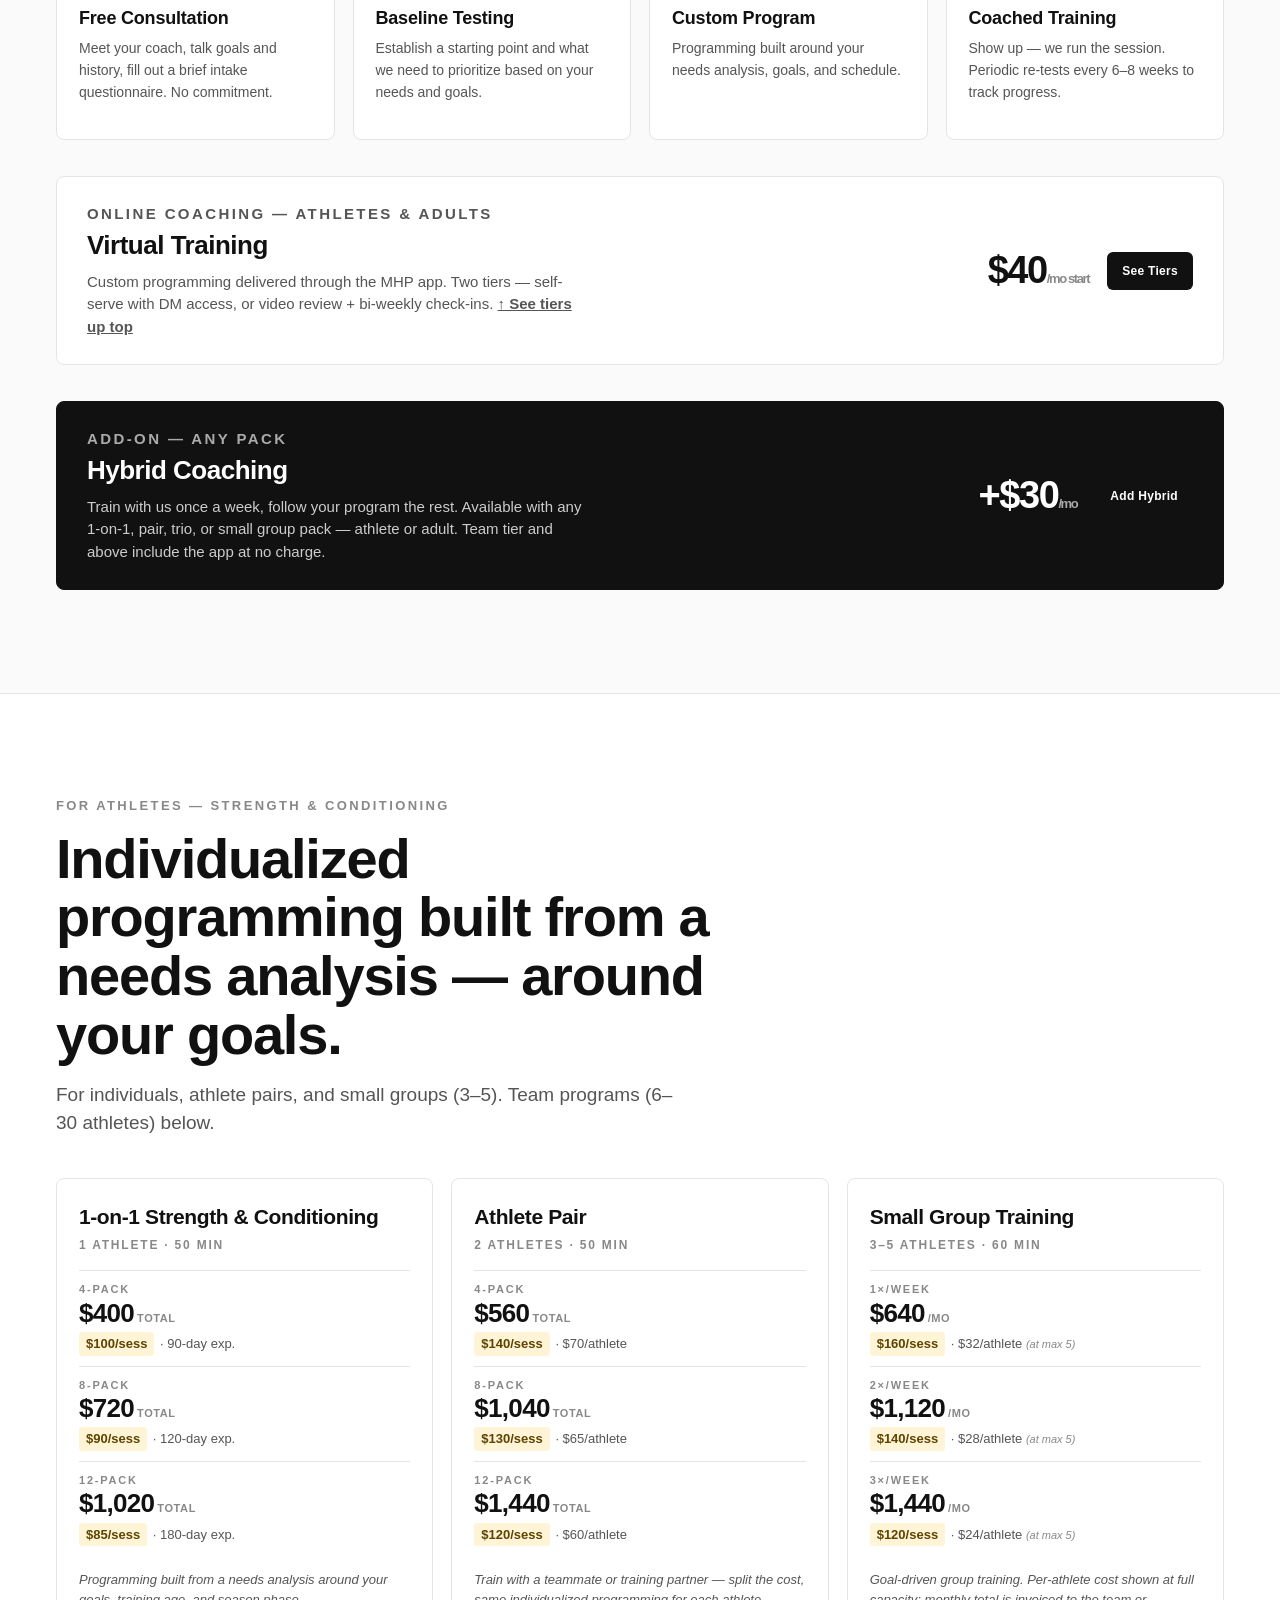
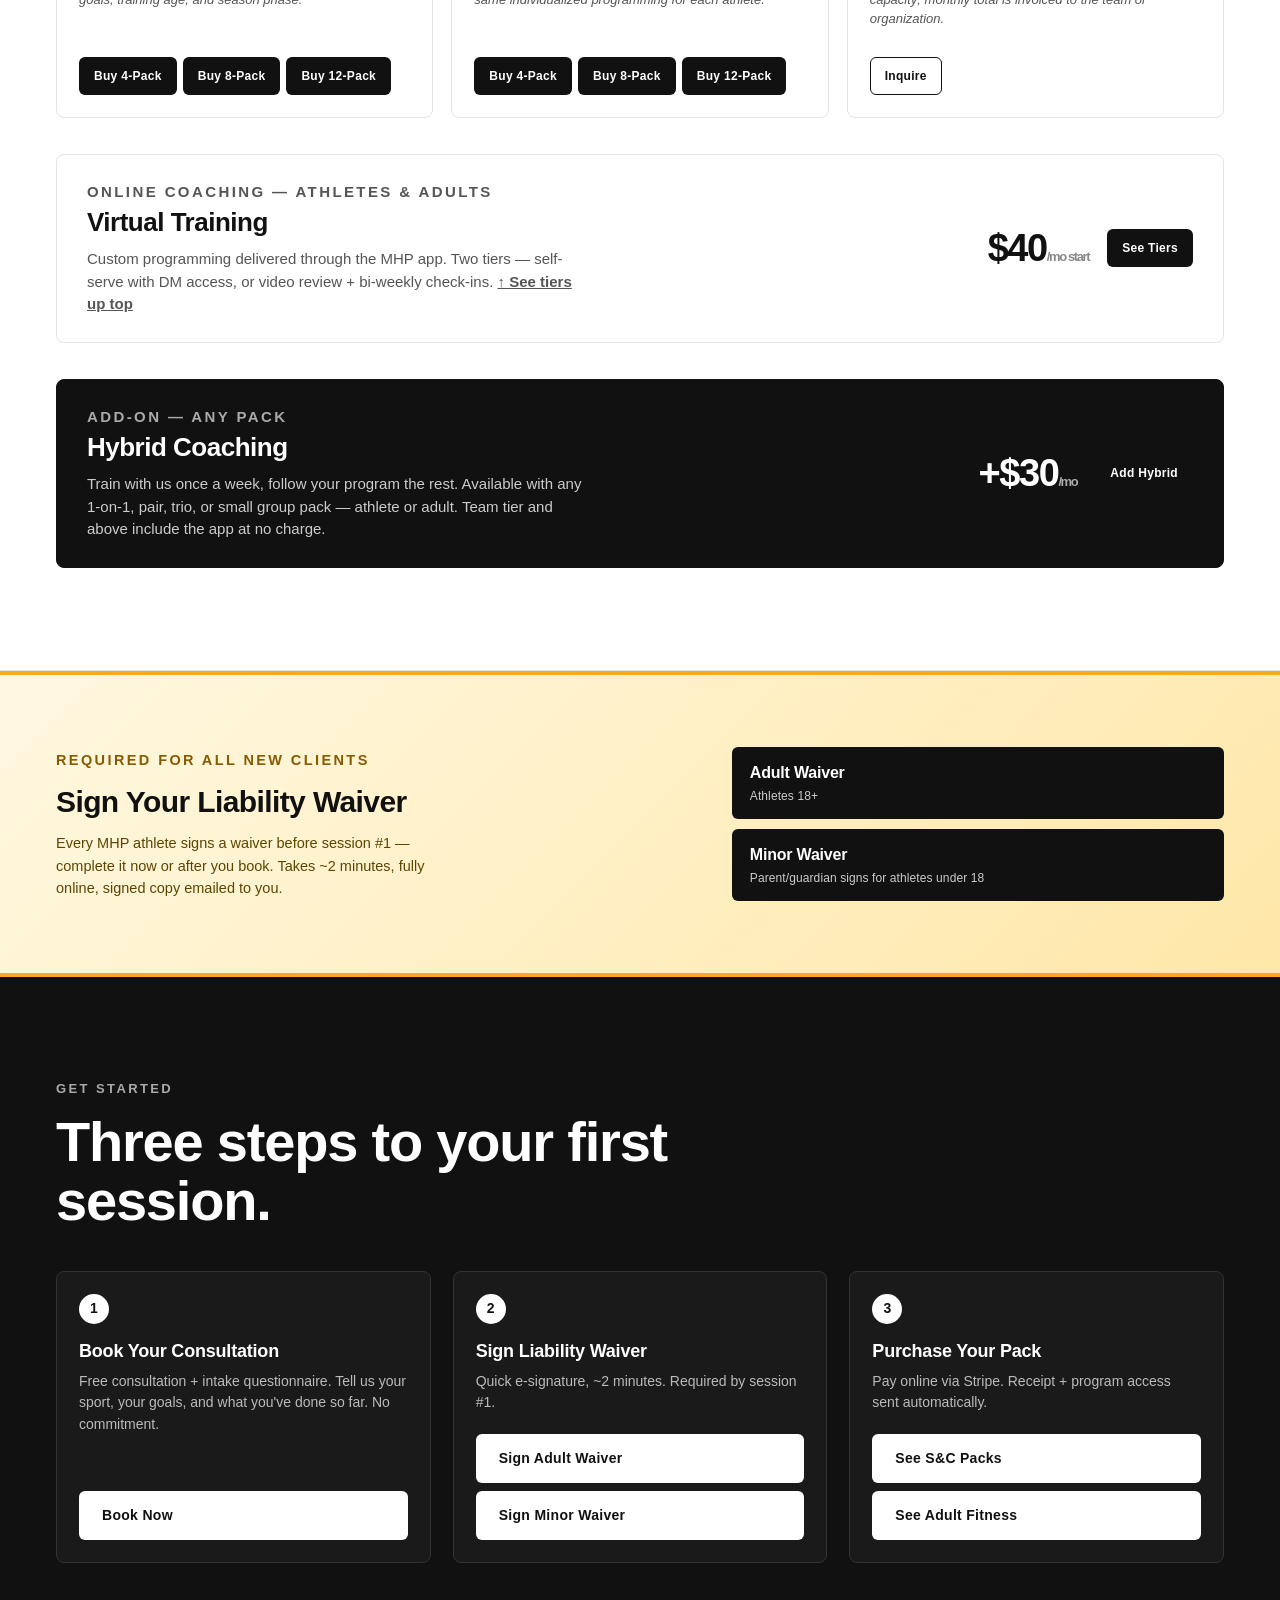
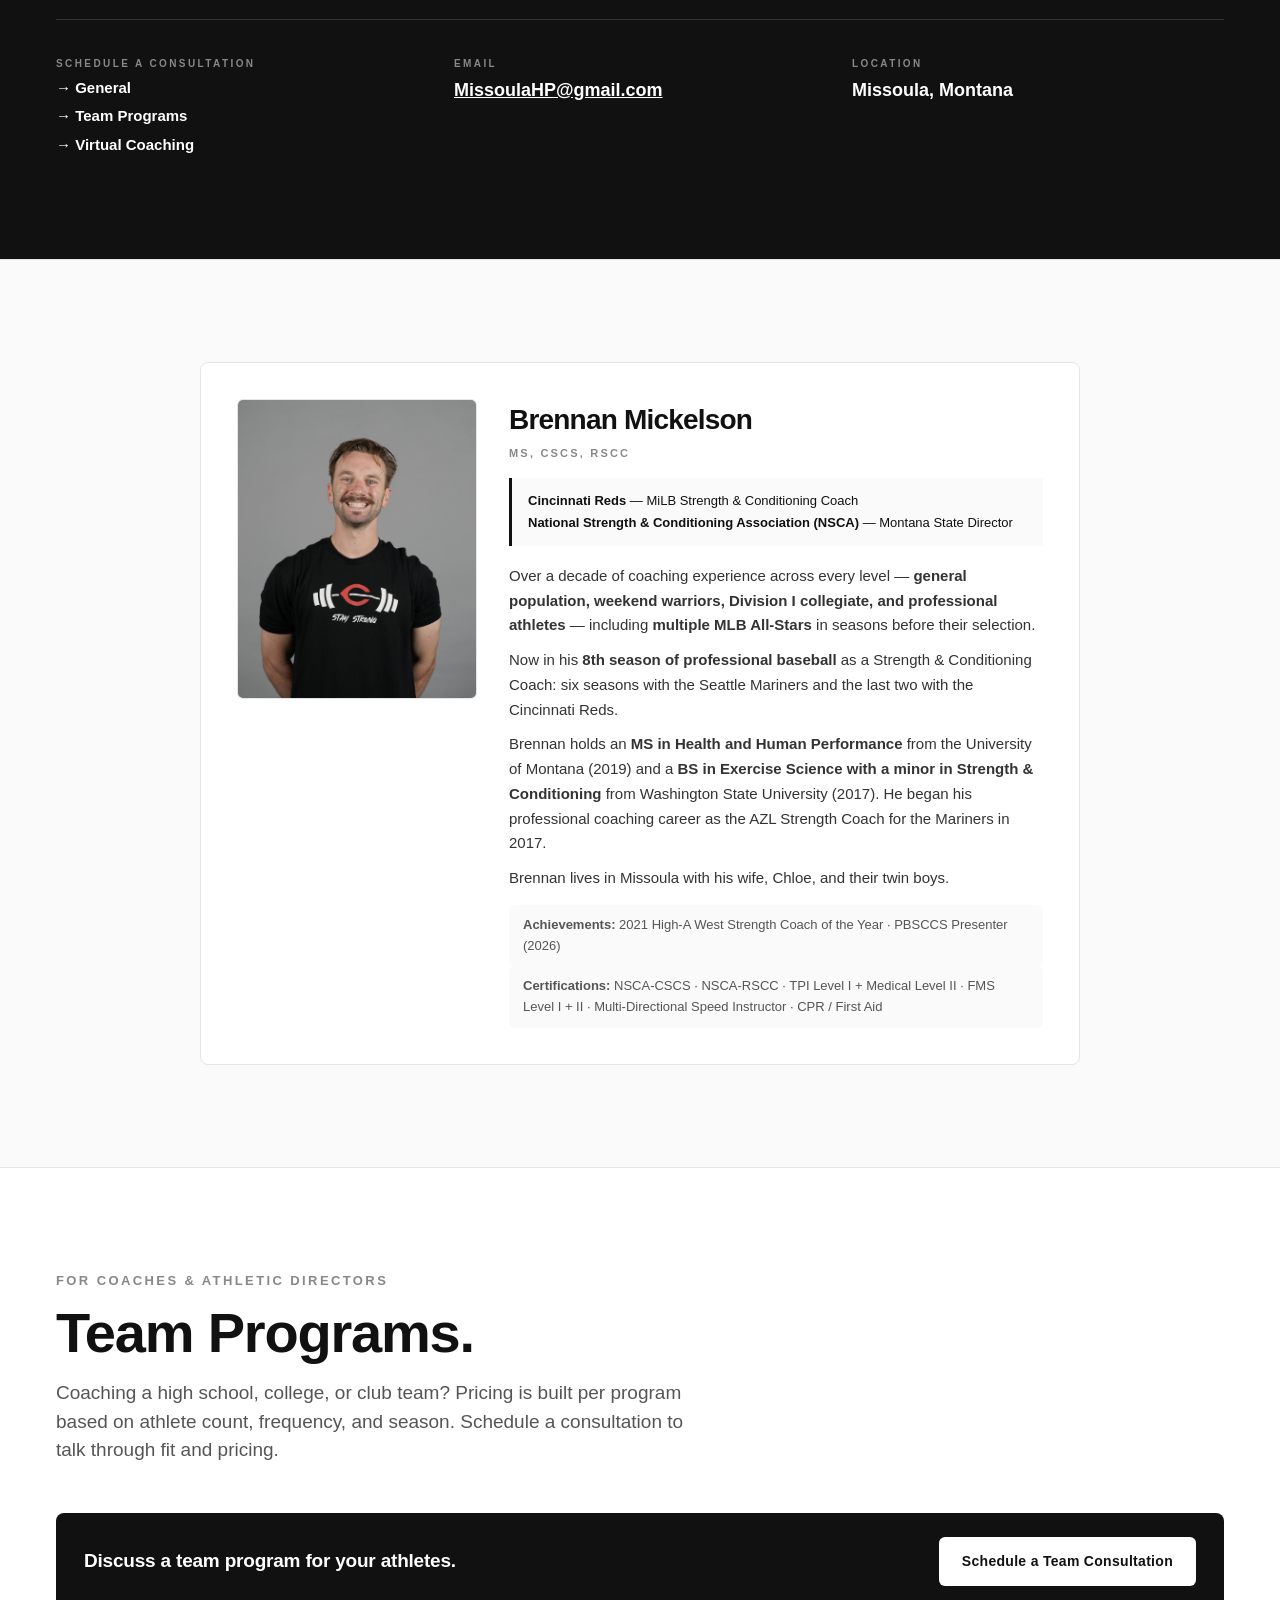
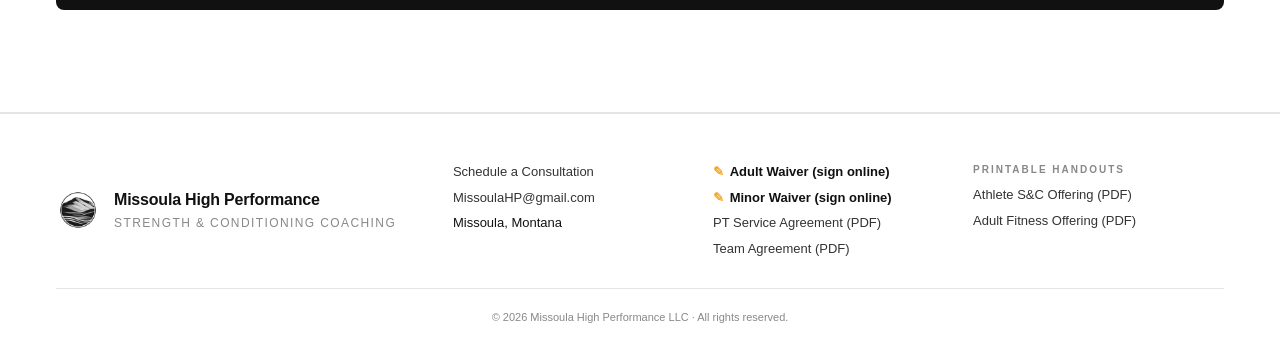
==== commit 61a9bbf5: "Honest Team Essentials feature list — matches actual app capabilities Cross-checked the bullets agai" ====
--- a/index.html
+++ b/index.html
@@ -15,7 +15,7 @@
 <link rel="icon" type="image/png" sizes="16x16" href="/assets/favicon-16x16.png">
 <link rel="apple-touch-icon" href="/assets/apple-touch-icon.png">
 <link rel="manifest" href="/assets/site.webmanifest">
-<link rel="stylesheet" href="/styles.css?v=23">
+<link rel="stylesheet" href="/styles.css?v=24">
 </head>
 <body>
 
@@ -129,10 +129,12 @@
       <div class="tv-price">$30<small>/athlete/mo</small></div>
       <p class="tv-includes-label">Includes</p>
       <ul class="tv-features">
-        <li>Custom periodized program per athlete</li>
-        <li>Coach &amp; AD admin dashboard (track adherence, logs, PRs)</li>
-        <li>Bi-weekly head-coach check-in</li>
-        <li>Re-tests + program revisions each training block</li>
+        <li>Sport-specific periodized team program &mdash; weights auto-scale to each athlete's tested maxes</li>
+        <li>Coach &amp; AD dashboard: live adherence, workout logs, auto-tracked PRs</li>
+        <li>Exercise video library with technique cues per movement</li>
+        <li>In-app messaging between Brennan and every athlete</li>
+        <li>Block-by-block program revisions across off-season &rarr; in-season</li>
+        <li>Bi-weekly head-coach report &mdash; adherence summary + program notes (delivered by email; optional 15-min call)</li>
       </ul>
     </div>
 
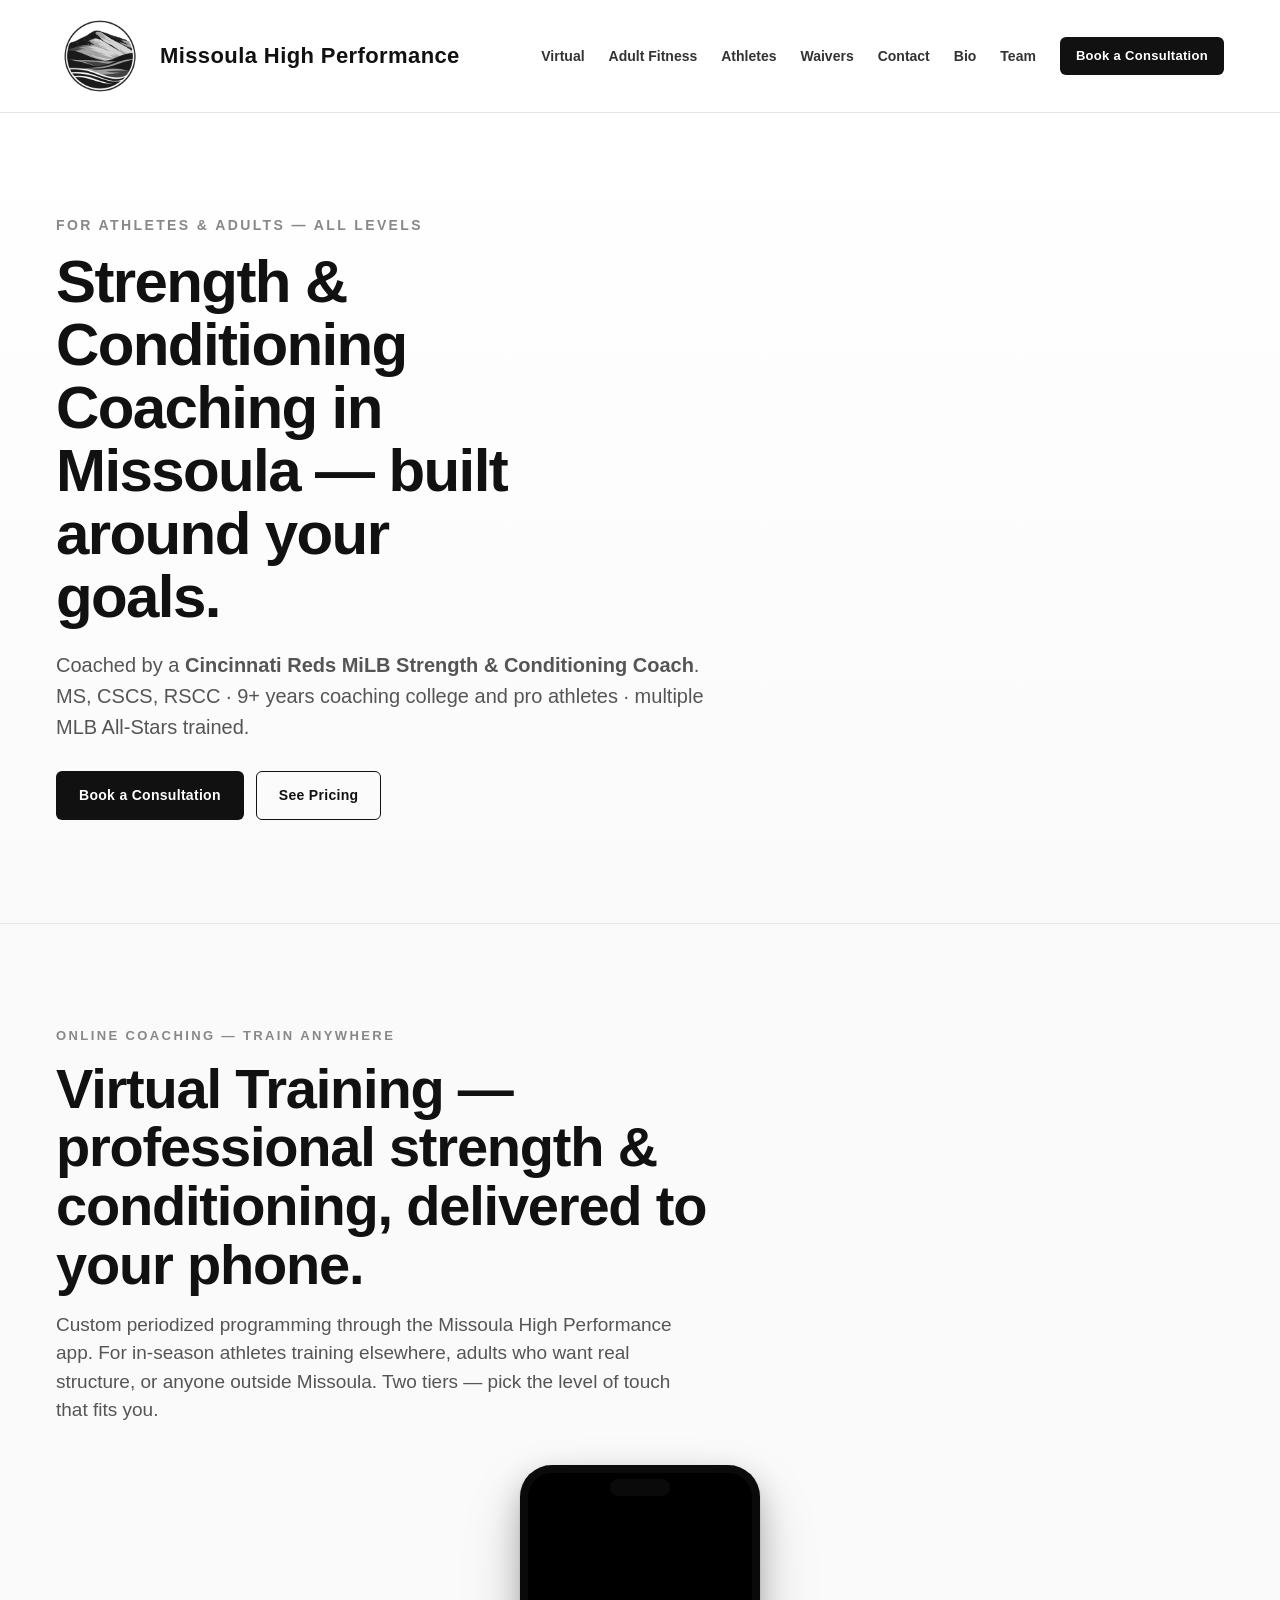
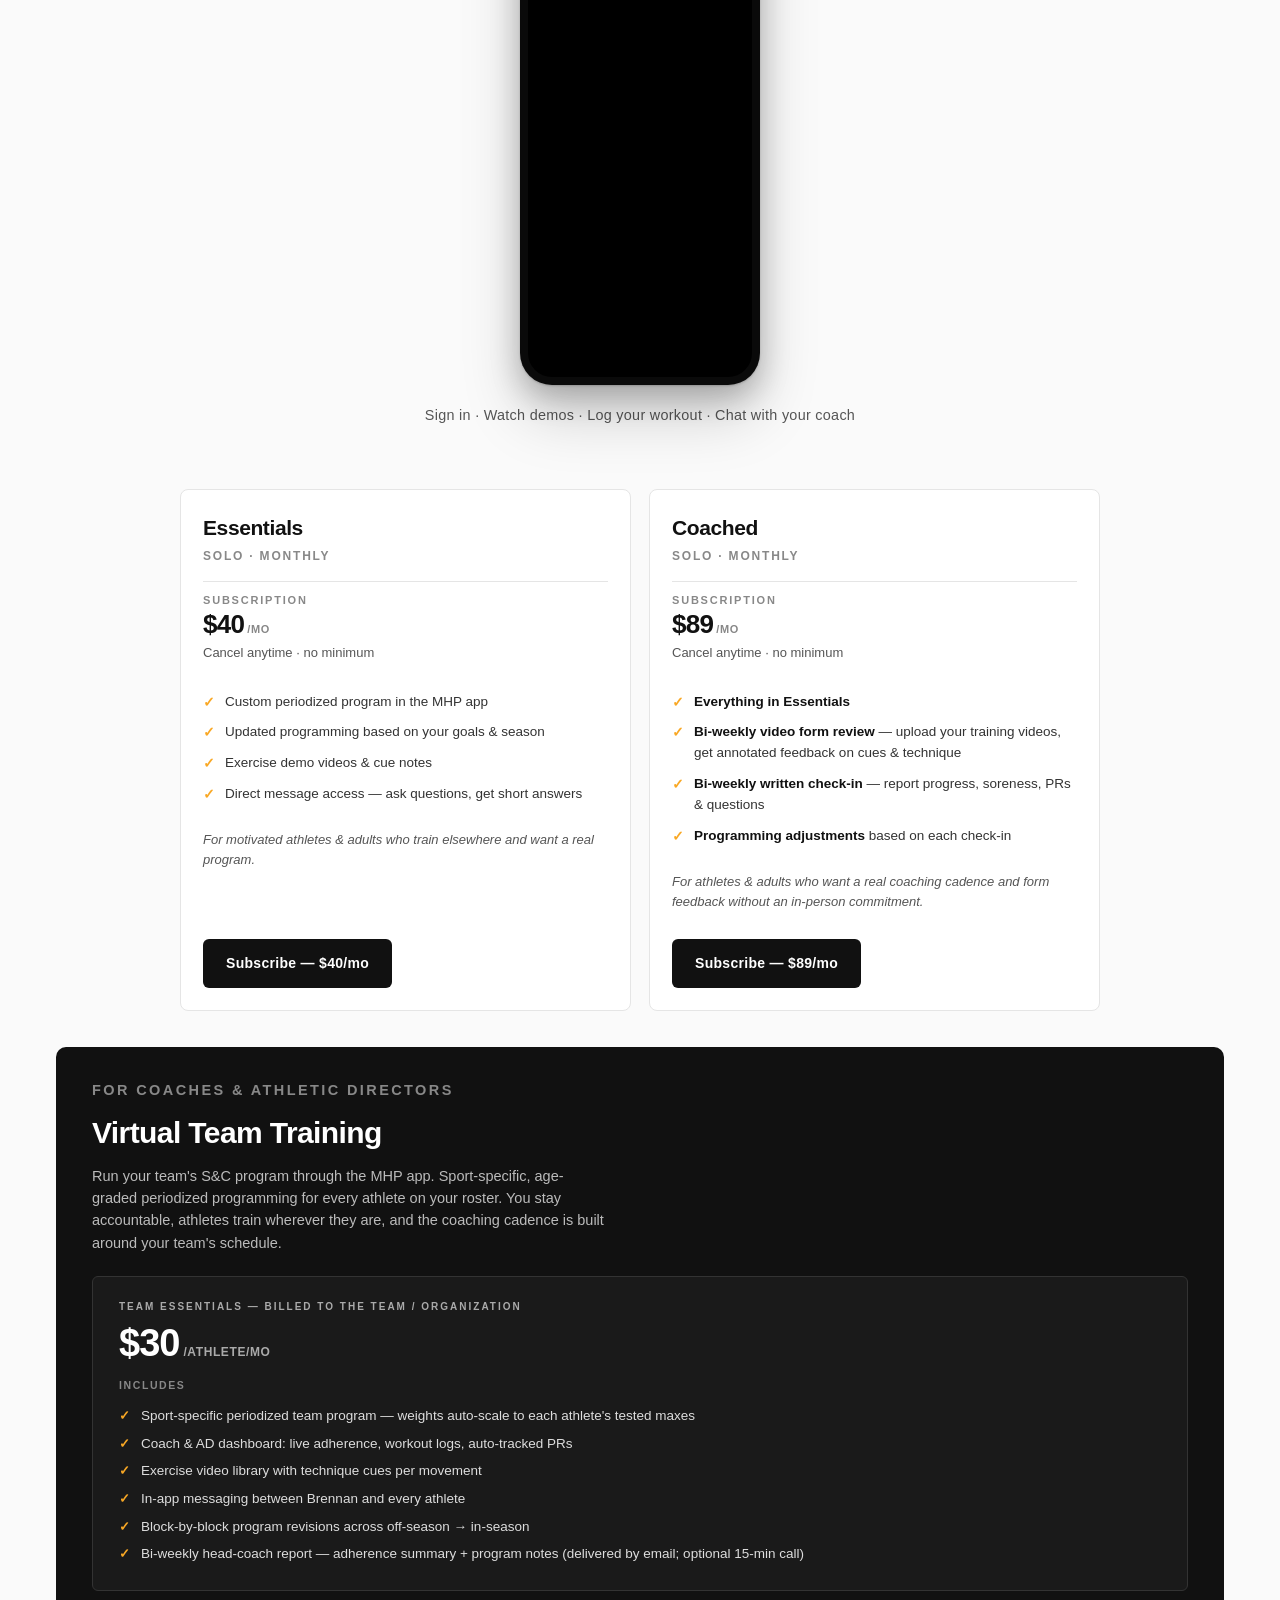
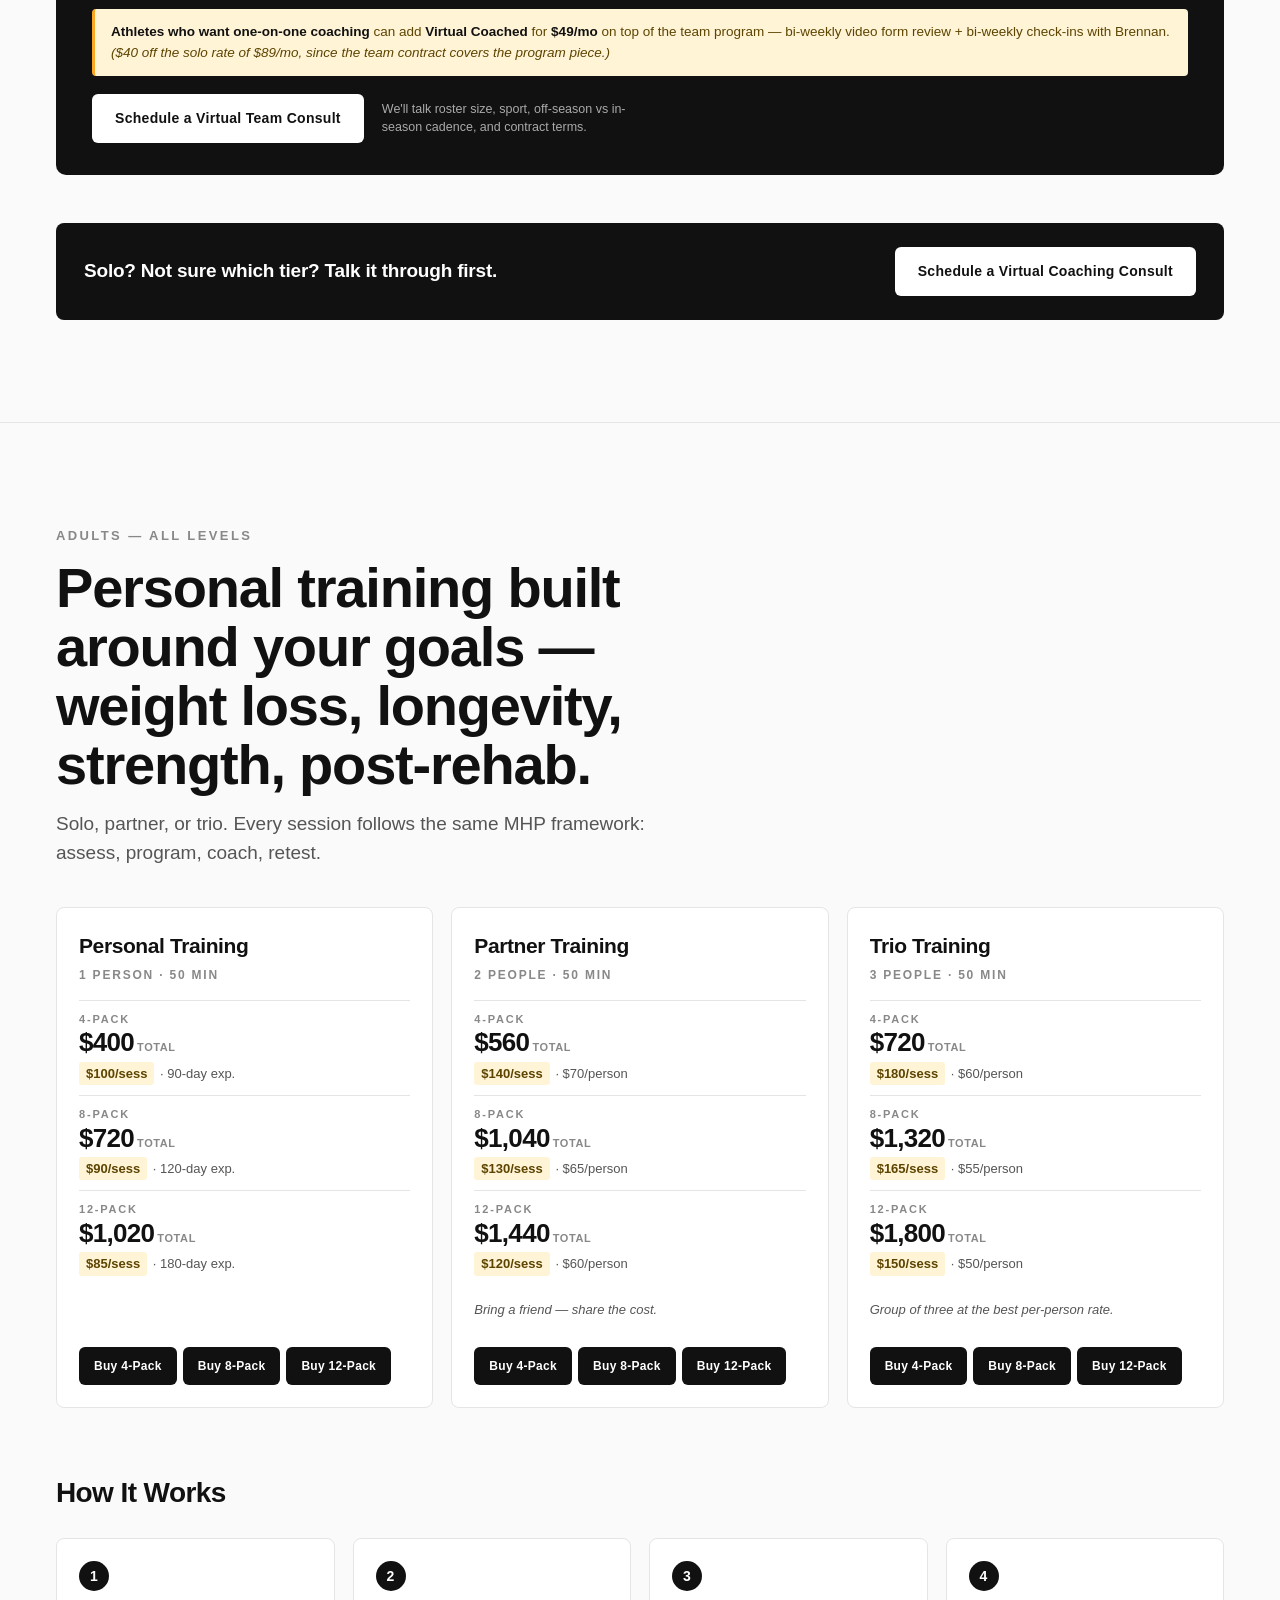
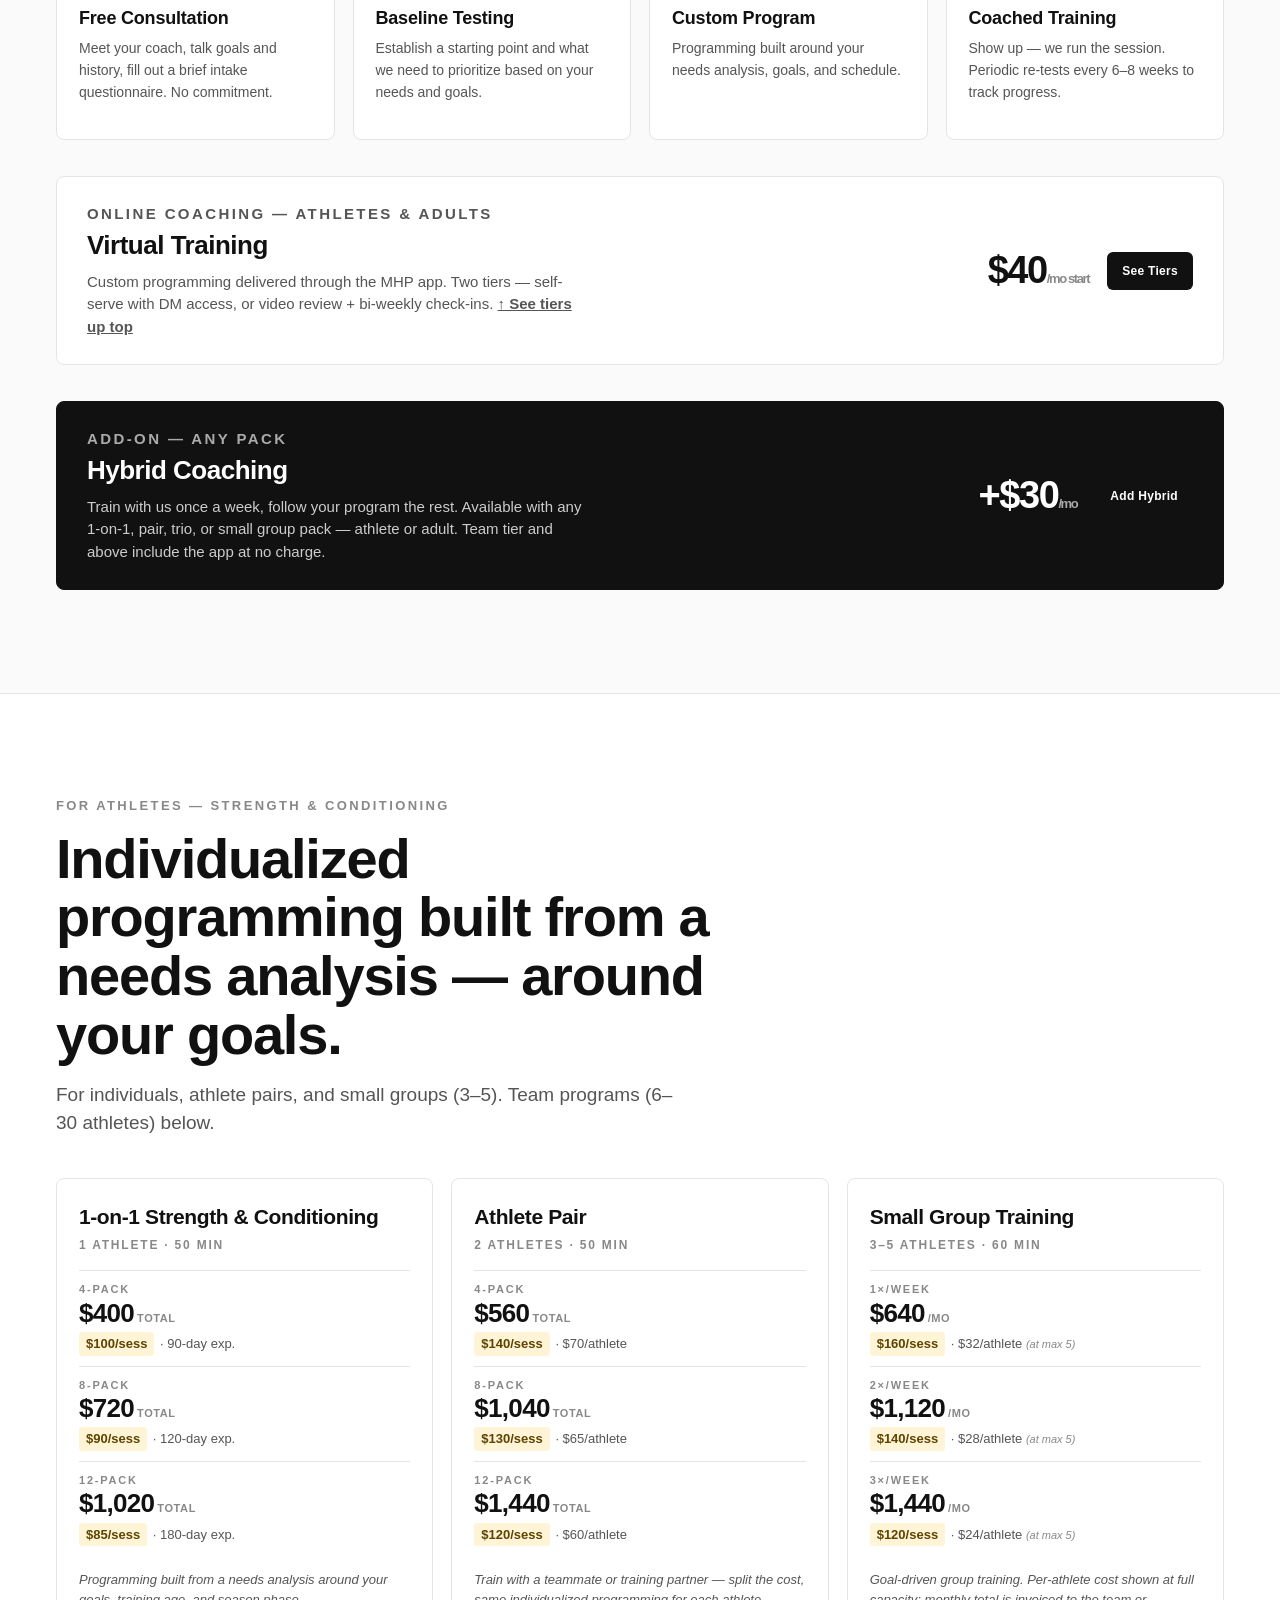
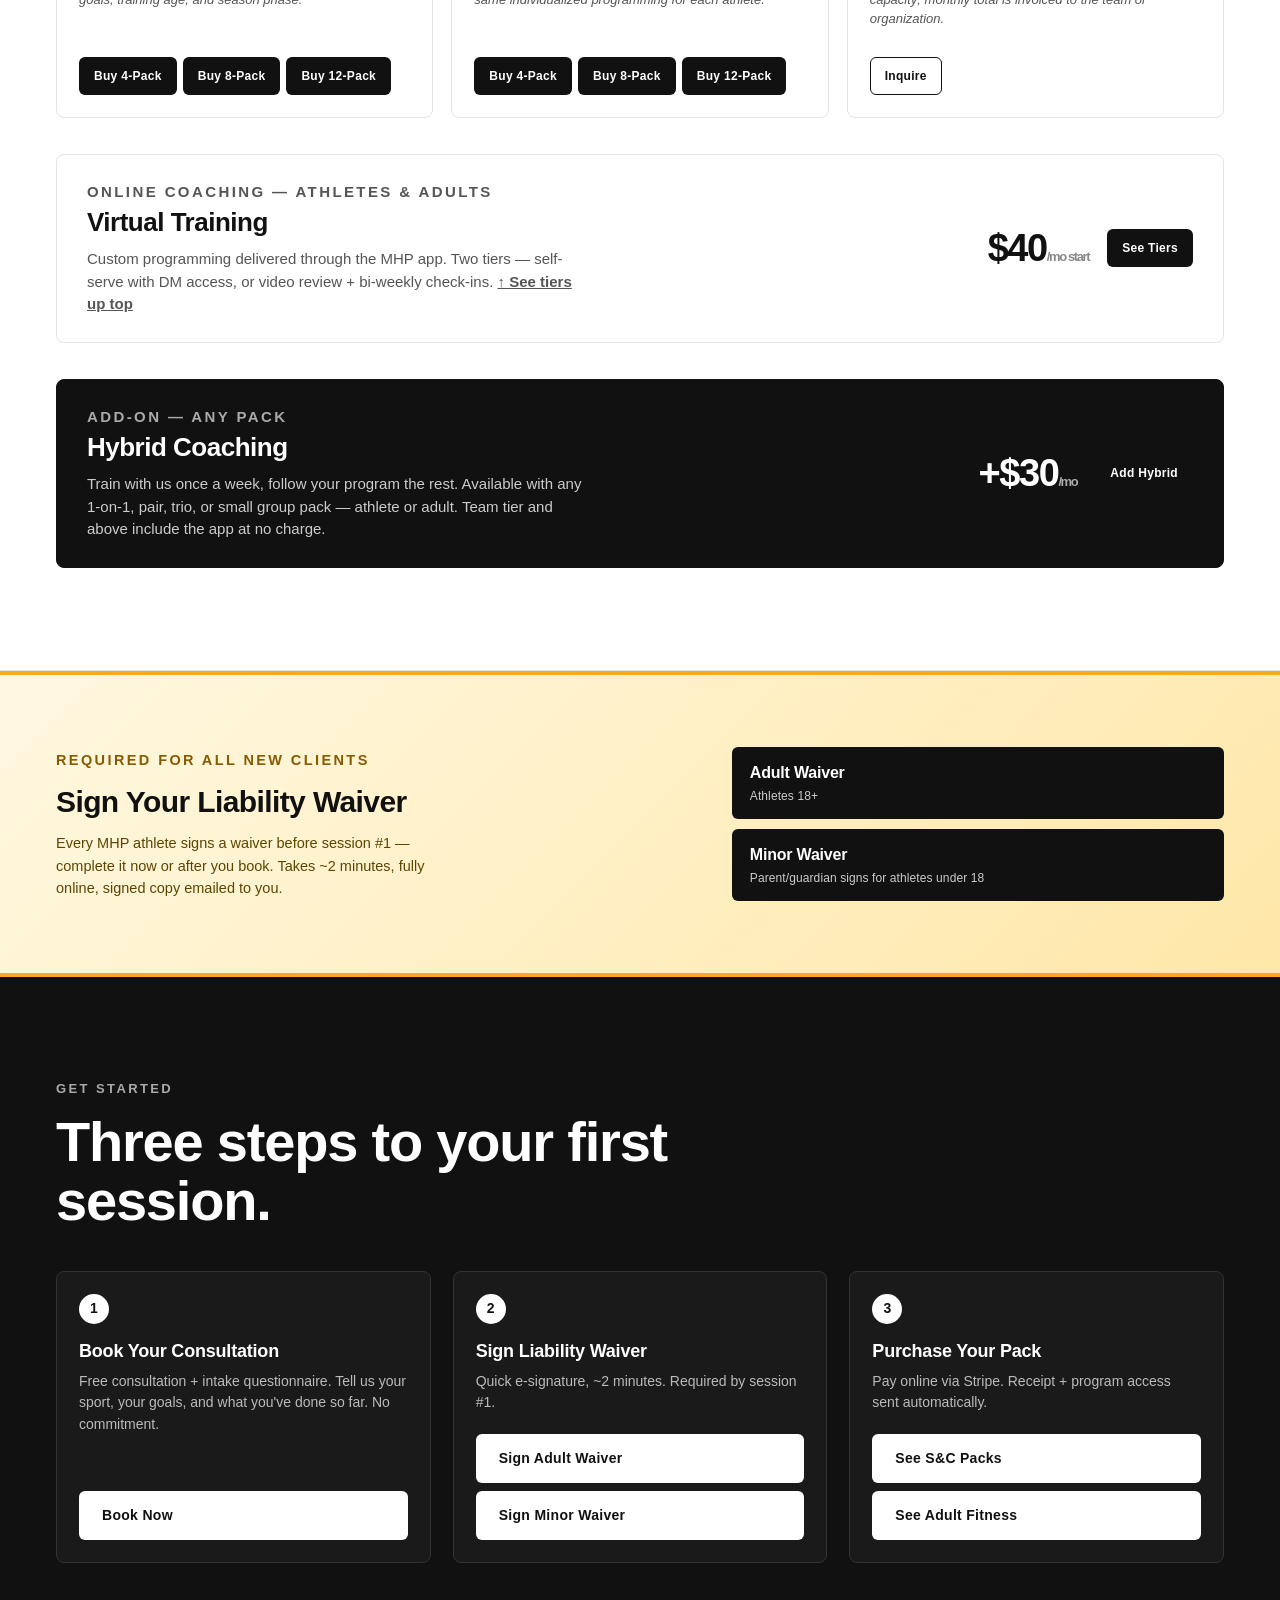
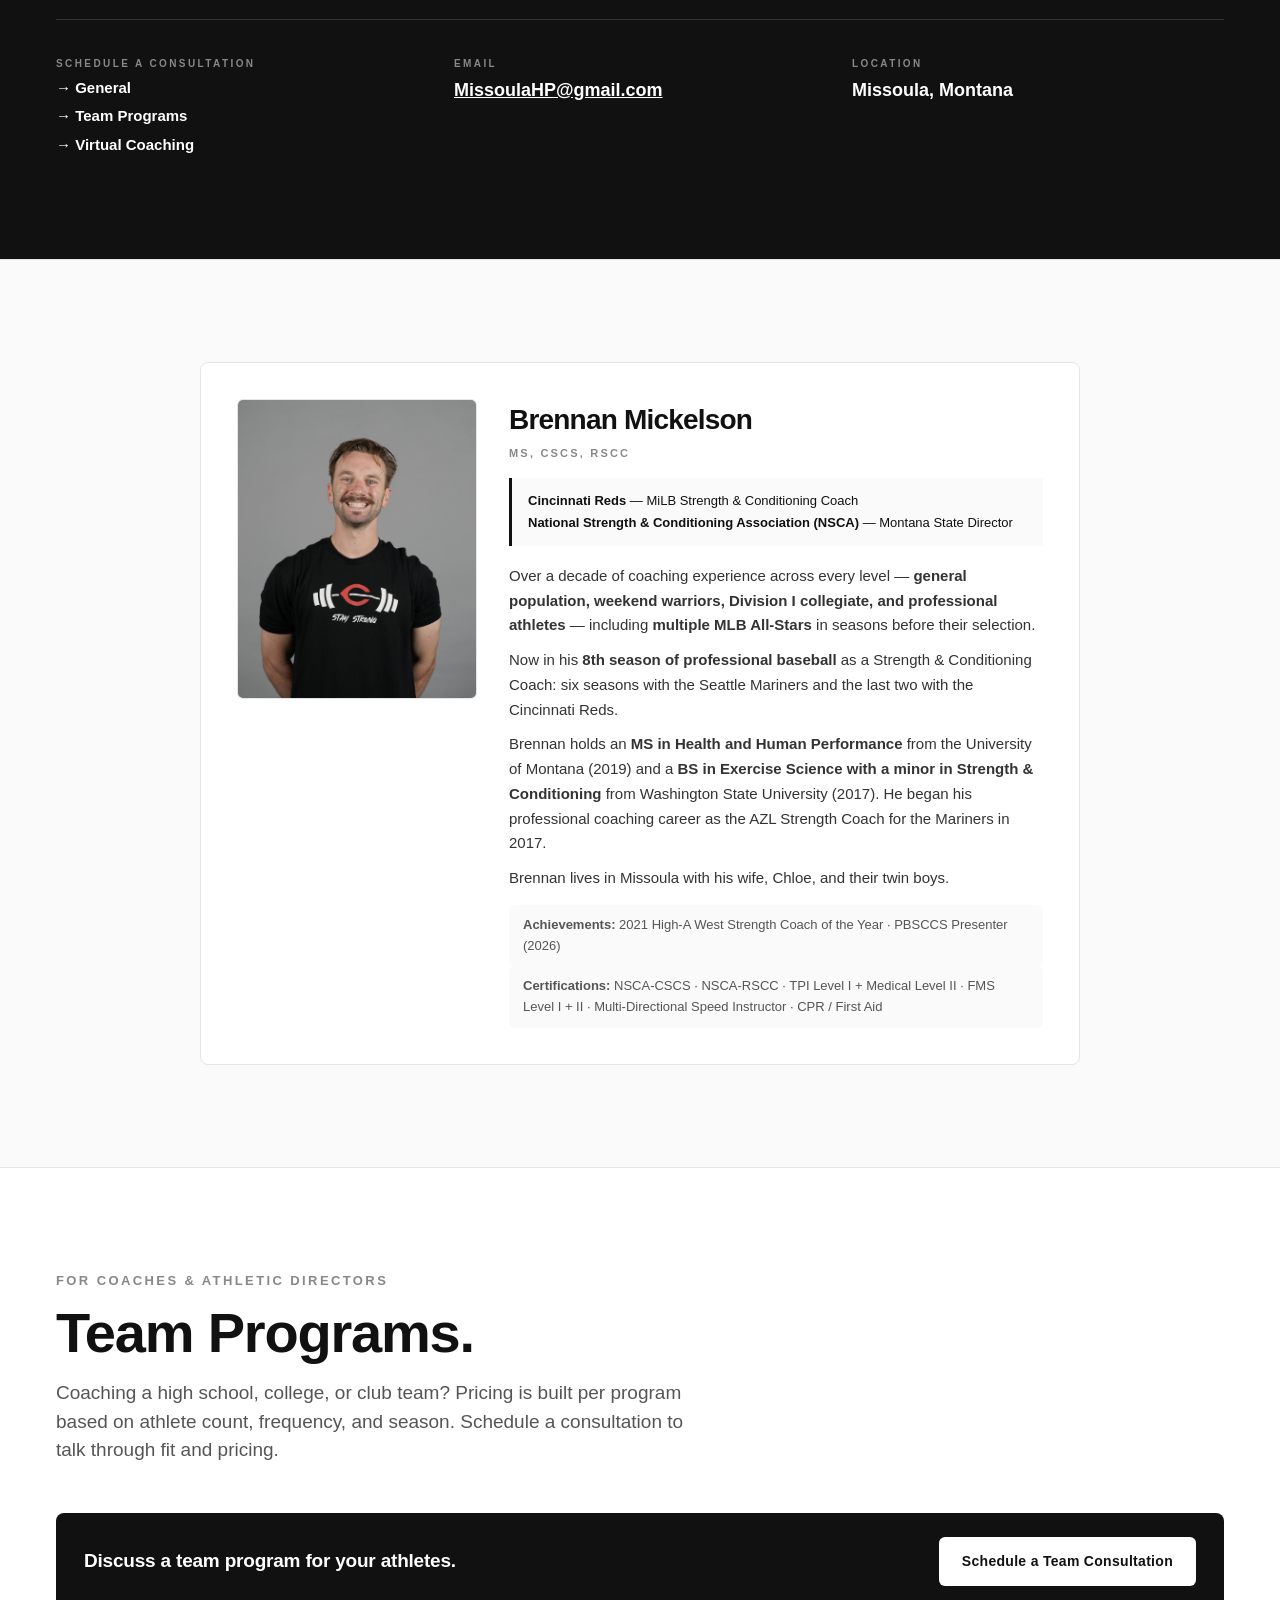
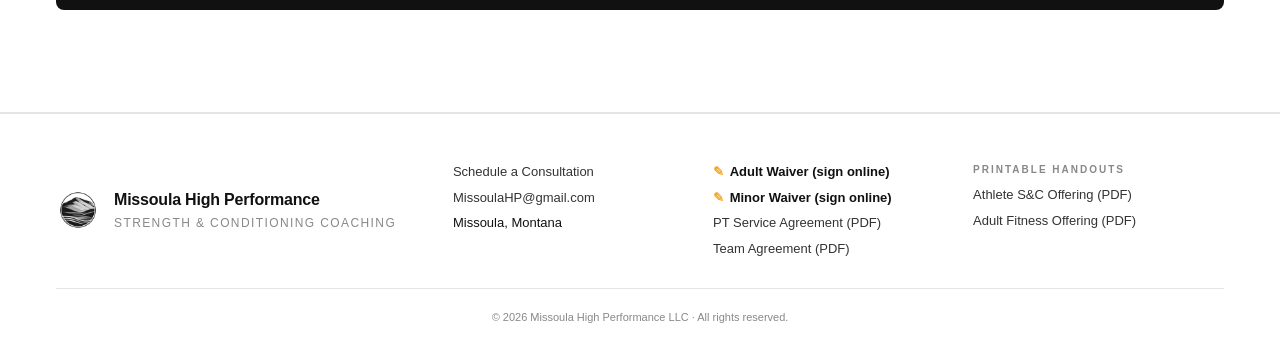
==== commit 87410349: "Audit fixes: scrub last 'not a template'; trim meta description to fit Google SERP Co-Authored-By: C" ====
--- a/index.html
+++ b/index.html
@@ -4,7 +4,7 @@
 <meta charset="utf-8">
 <meta name="viewport" content="width=device-width, initial-scale=1">
 <title>Missoula High Performance — Strength &amp; Conditioning Coaching</title>
-<meta name="description" content="Strength &amp; conditioning coaching for athletes and adults in Missoula, MT. Individualized programs built from a needs analysis around your goals. Coached by a Cincinnati Reds MiLB S&amp;C coach.">
+<meta name="description" content="Strength &amp; conditioning coaching for athletes and adults in Missoula, MT. Individualized programs built around your goals. Cincinnati Reds MiLB S&amp;C coach.">
 <meta property="og:title" content="Missoula High Performance">
 <meta property="og:description" content="Strength &amp; conditioning coaching for athletes and adults in Missoula, MT. Goal-driven programs built from a needs analysis. Coached by a Cincinnati Reds MiLB S&amp;C coach.">
 <meta property="og:image" content="/assets/og-image-1200x630.jpg">
@@ -15,7 +15,7 @@
 <link rel="icon" type="image/png" sizes="16x16" href="/assets/favicon-16x16.png">
 <link rel="apple-touch-icon" href="/assets/apple-touch-icon.png">
 <link rel="manifest" href="/assets/site.webmanifest">
-<link rel="stylesheet" href="/styles.css?v=24">
+<link rel="stylesheet" href="/styles.css?v=25">
 </head>
 <body>
 
@@ -88,7 +88,7 @@
         <li>Exercise demo videos &amp; cue notes</li>
         <li>Direct message access &mdash; ask questions, get short answers</li>
       </ul>
-      <p class="tier-foot">For motivated athletes &amp; adults who train elsewhere and want a real program, not a template.</p>
+      <p class="tier-foot">For motivated athletes &amp; adults who train elsewhere and want a real program.</p>
       <div class="tier-actions">
         <a class="btn btn-primary" data-link="stripe" data-product="virtual-monthly">Subscribe &mdash; $40/mo</a>
       </div>
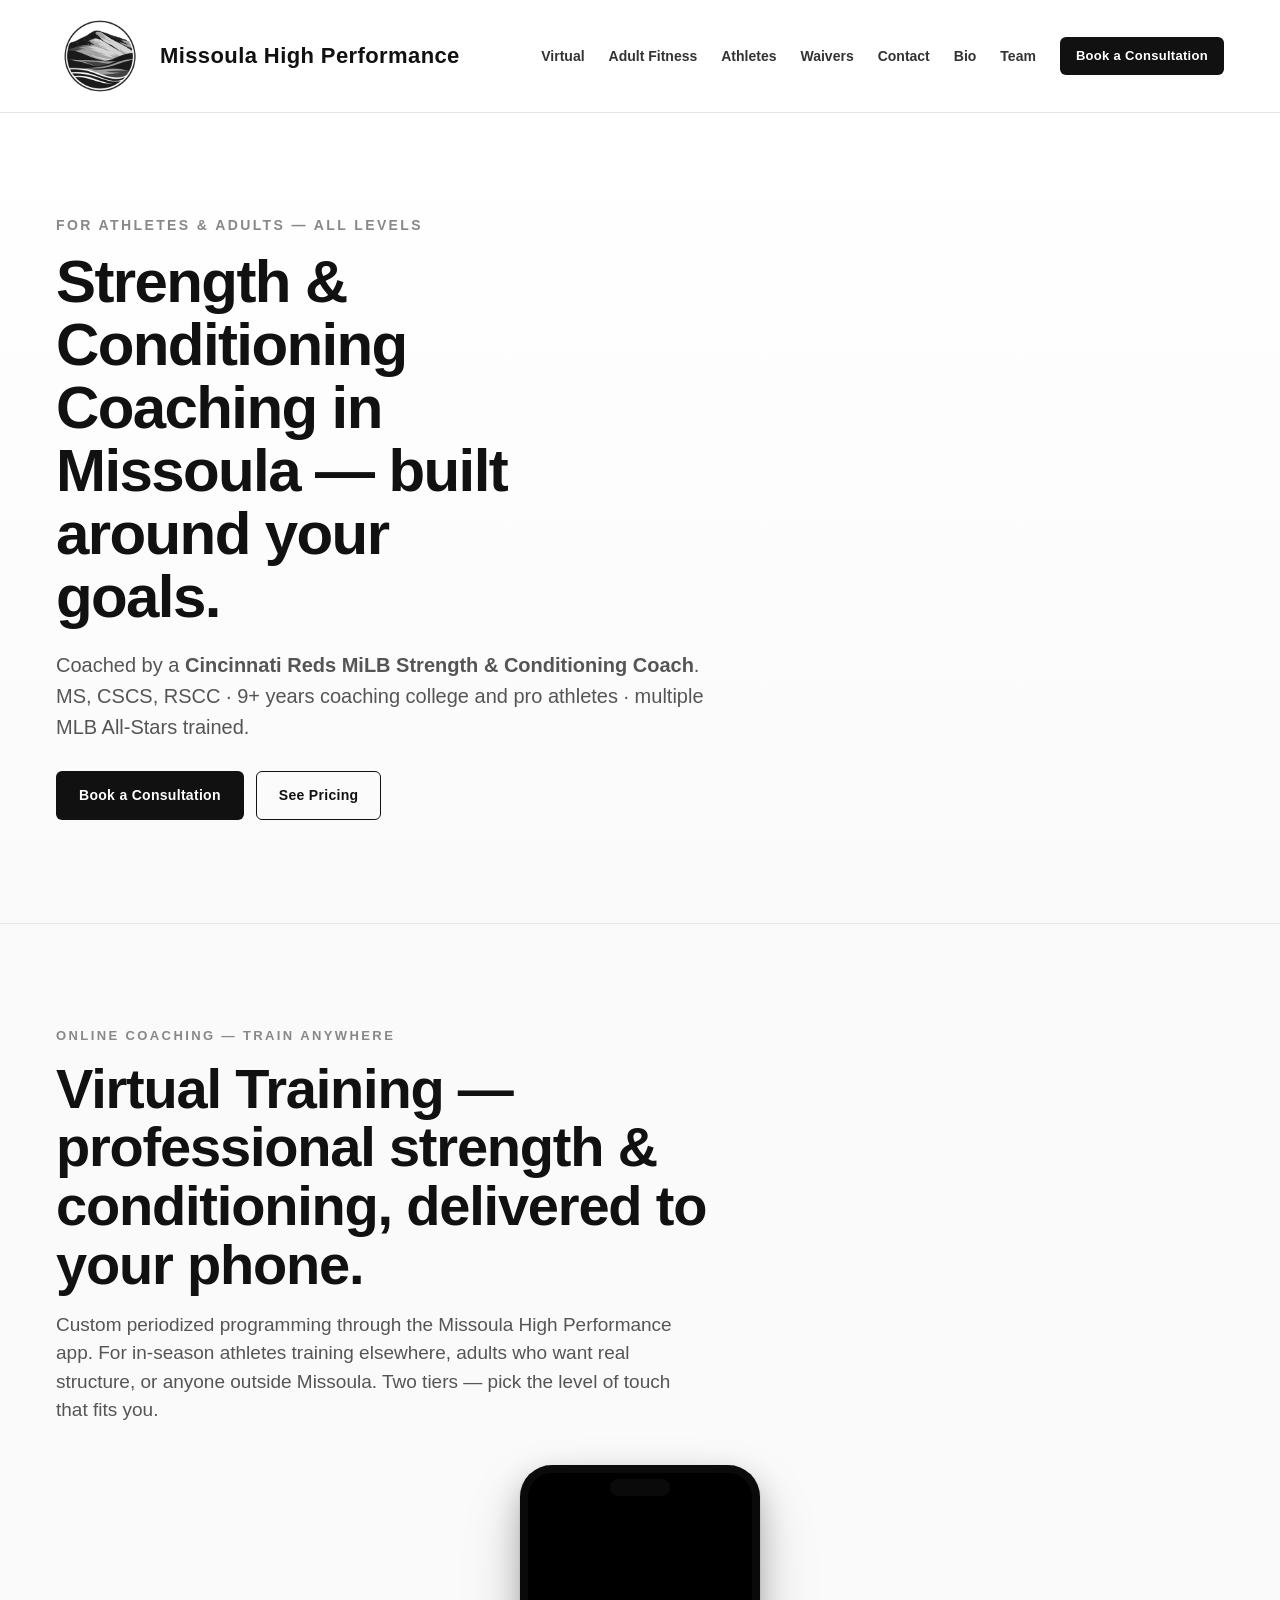
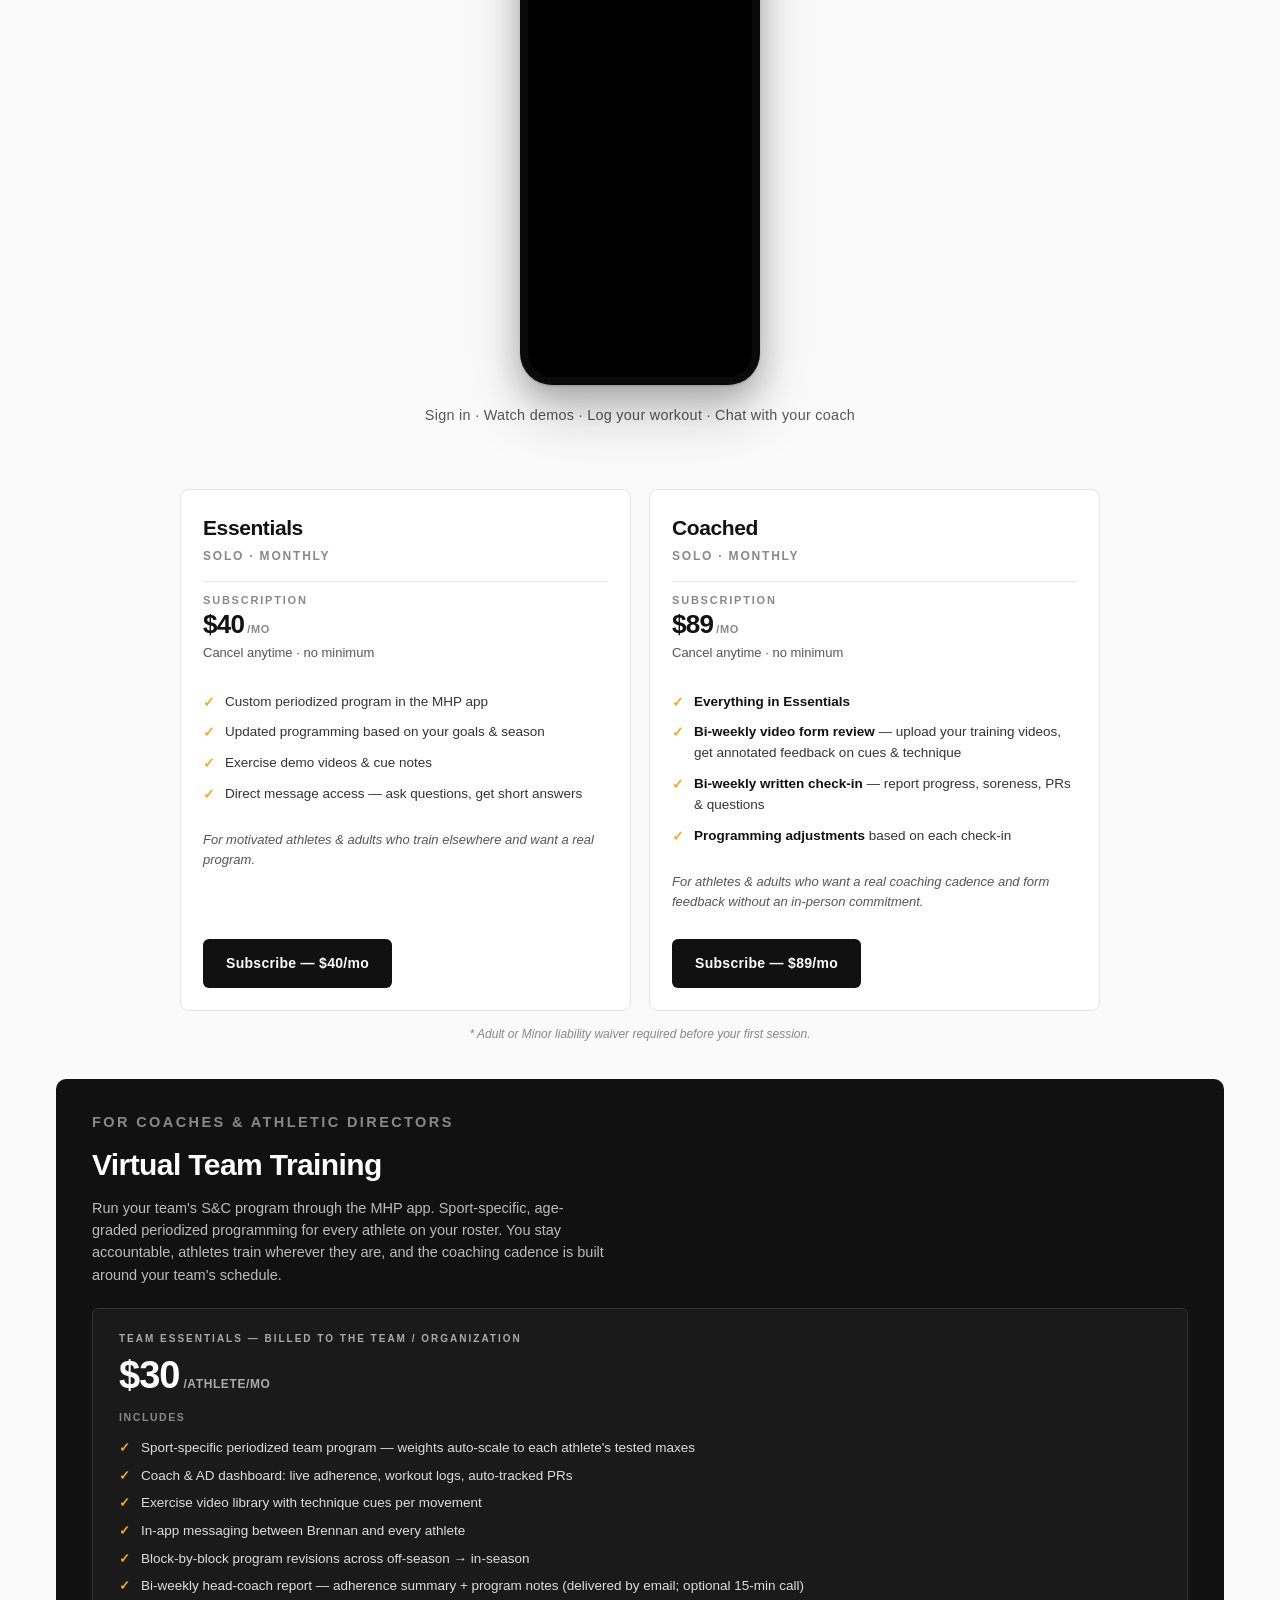
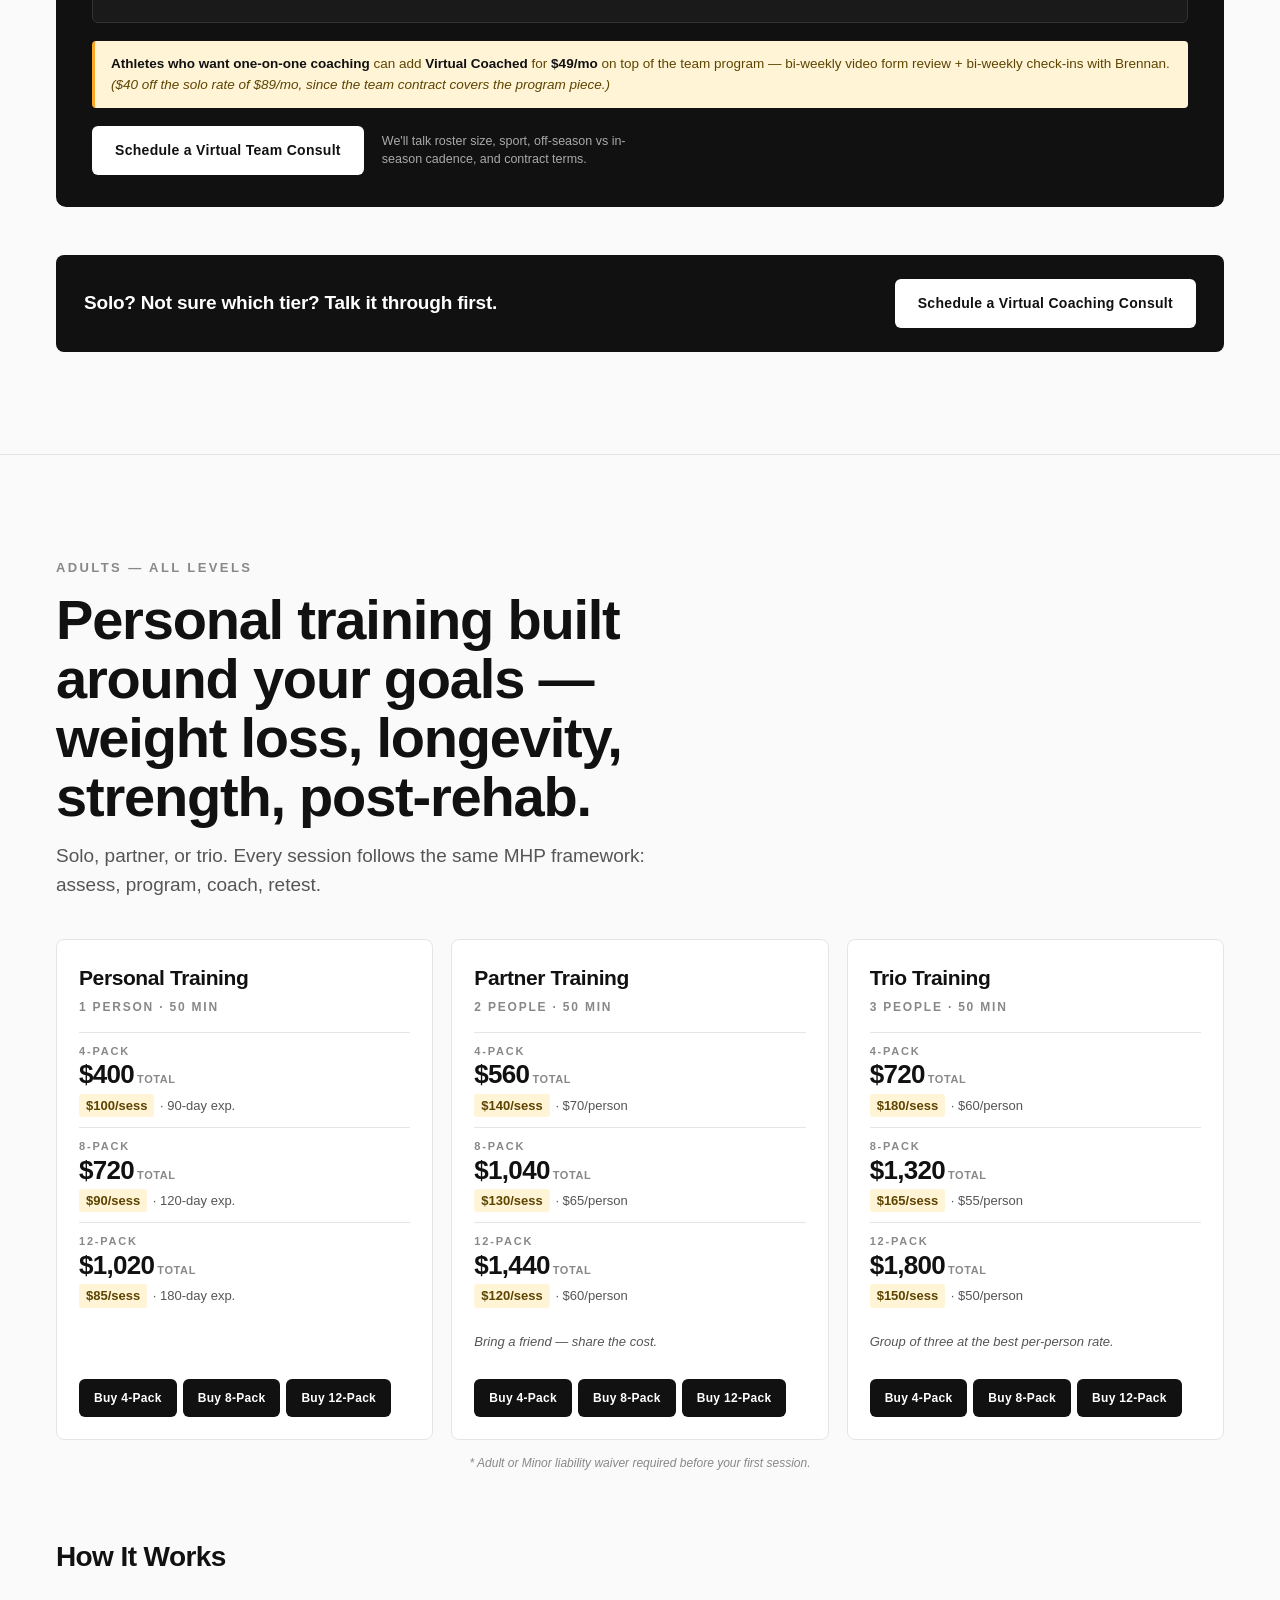
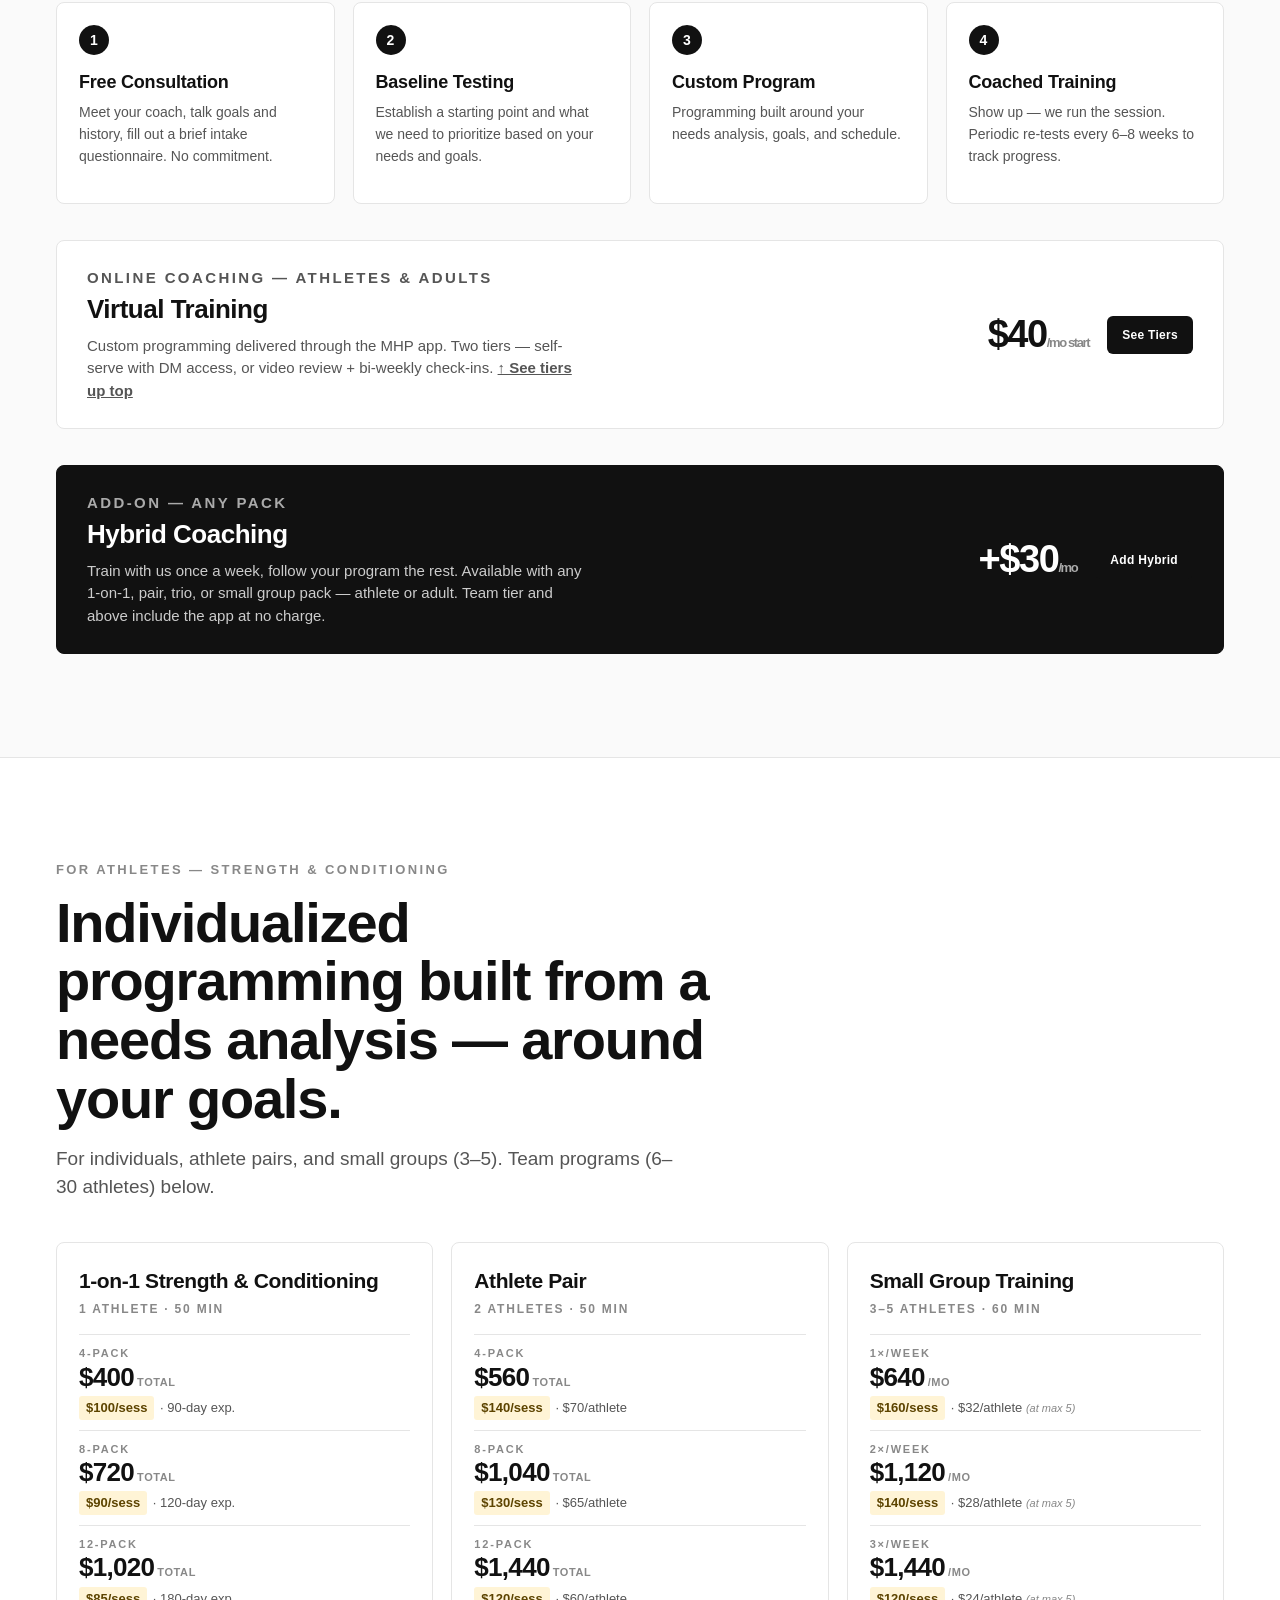
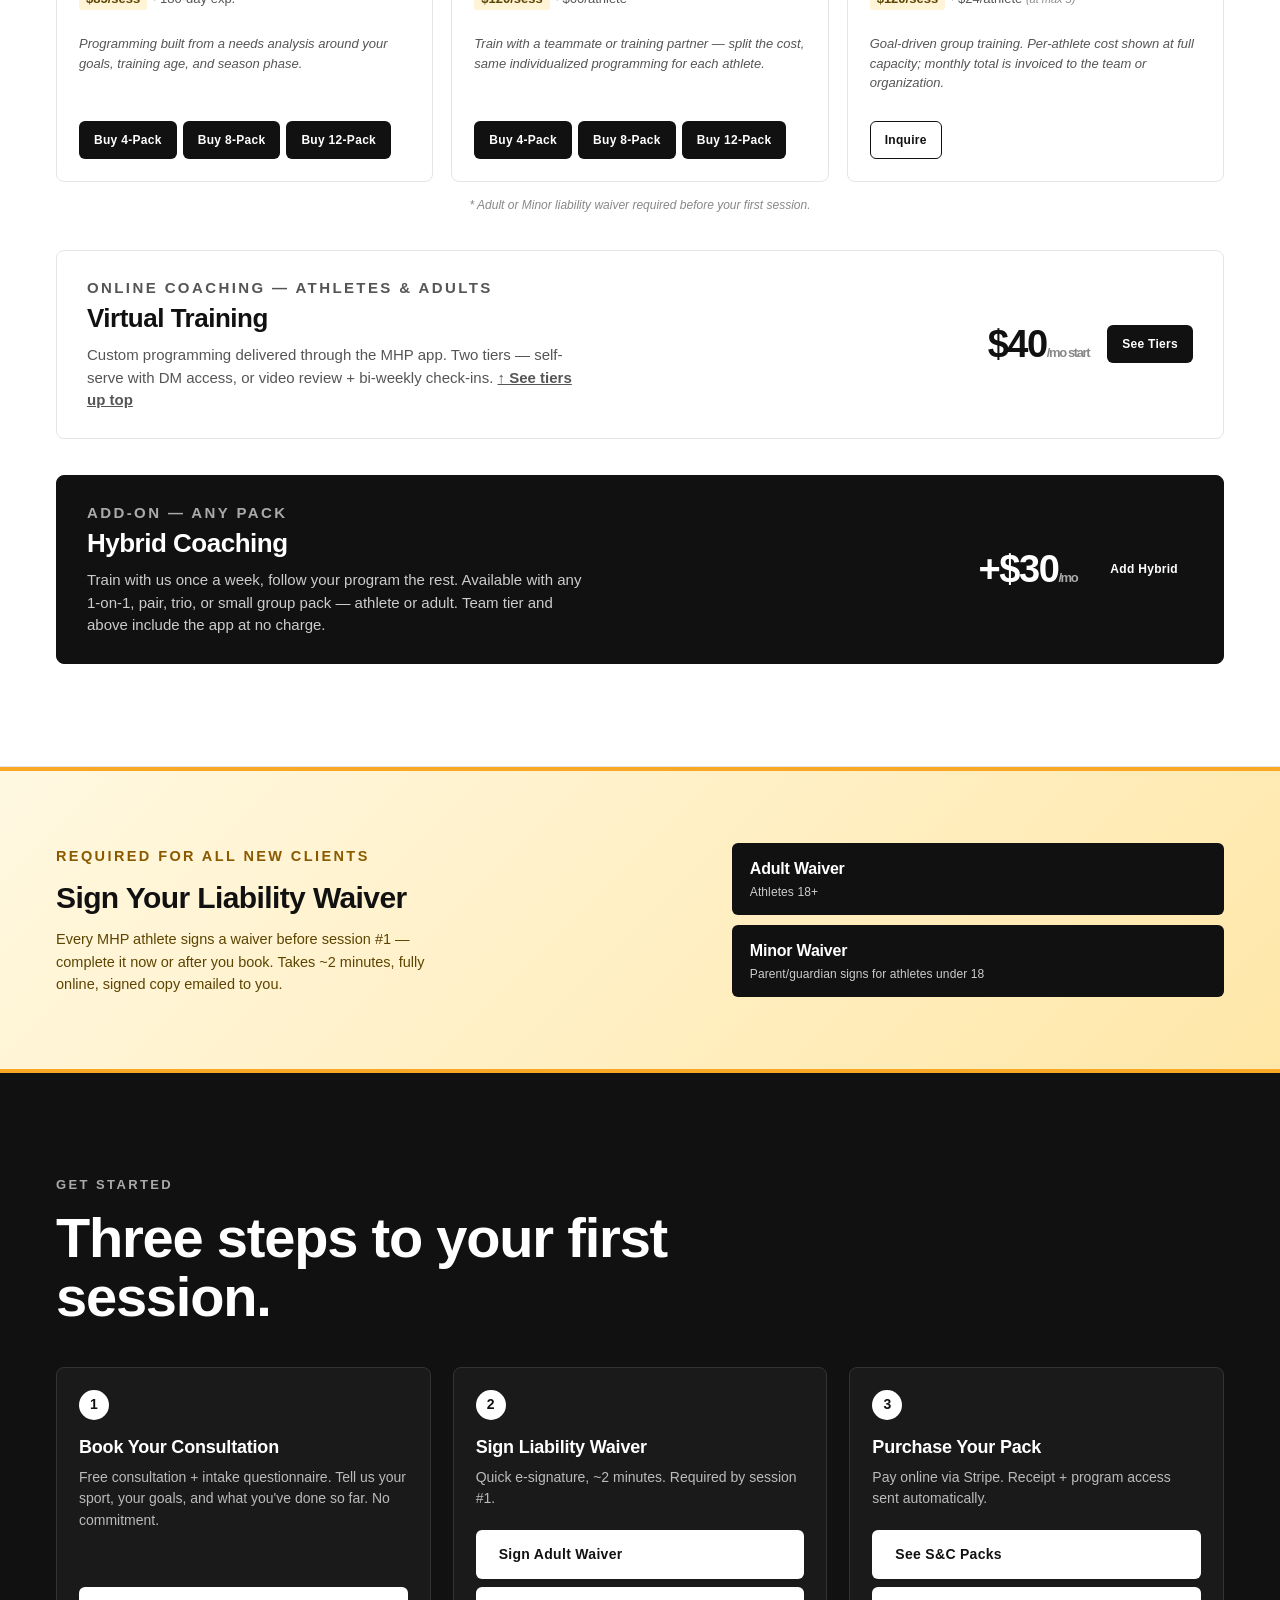
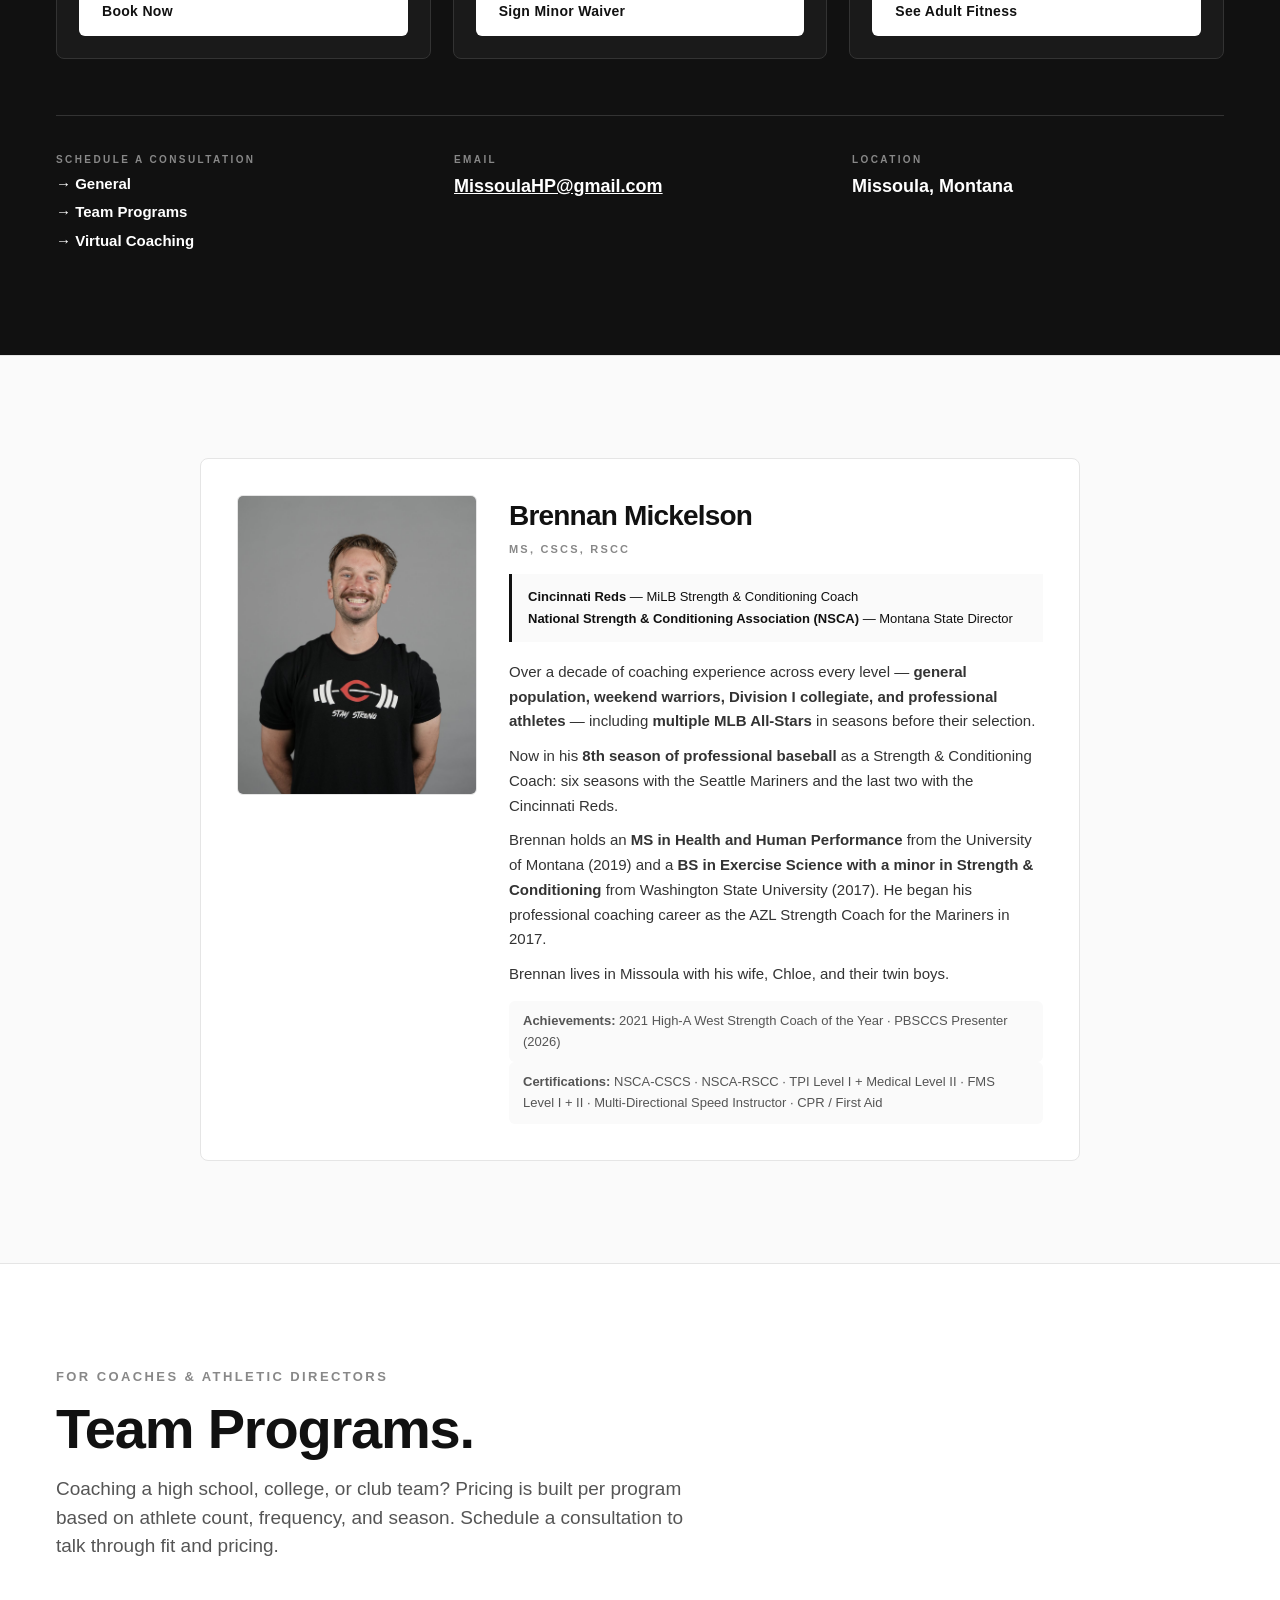
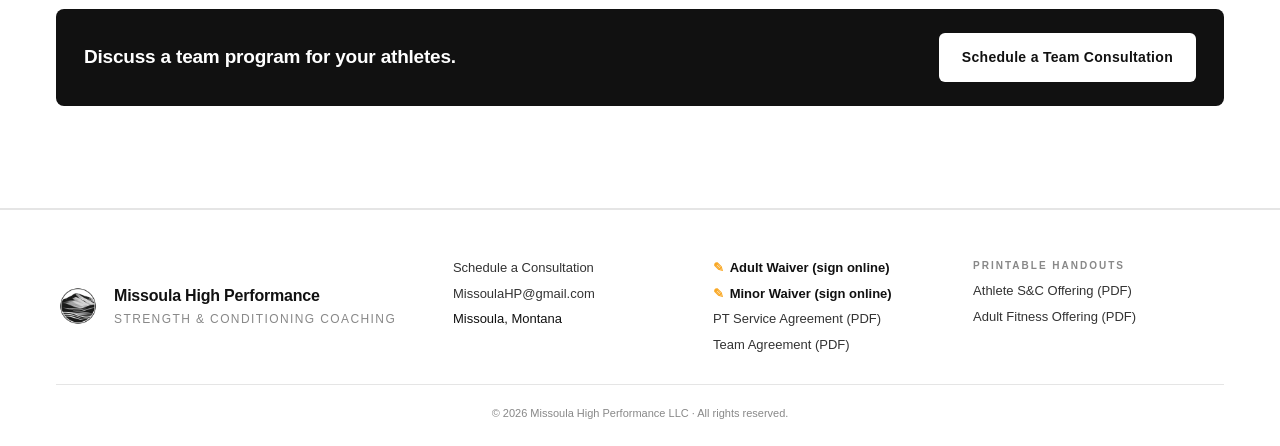
==== commit f4b45f8d: "Add post-purchase success page + waiver disclaimer under each pricing block - New /success.html — br" ====
--- a/index.html
+++ b/index.html
@@ -15,7 +15,7 @@
 <link rel="icon" type="image/png" sizes="16x16" href="/assets/favicon-16x16.png">
 <link rel="apple-touch-icon" href="/assets/apple-touch-icon.png">
 <link rel="manifest" href="/assets/site.webmanifest">
-<link rel="stylesheet" href="/styles.css?v=25">
+<link rel="stylesheet" href="/styles.css?v=26">
 </head>
 <body>
 
@@ -115,6 +115,7 @@
     </article>
 
   </div>
+  <p class="section-disclaimer">* Adult or Minor liability waiver required before your first session.</p>
 
   <!-- Virtual Team Training (consult-only) -->
   <div class="team-virtual">
@@ -242,6 +243,7 @@
     </article>
 
   </div>
+  <p class="section-disclaimer">* Adult or Minor liability waiver required before your first session.</p>
 
   <h2 class="subsection-head">How It Works</h2>
   <div class="steps">
@@ -379,6 +381,7 @@
     </article>
 
   </div>
+  <p class="section-disclaimer">* Adult or Minor liability waiver required before your first session.</p>
 
   <div class="band">
     <div class="band-left">
--- a/styles.css
+++ b/styles.css
@@ -987,6 +987,17 @@
   text-align: center;
 }
 
+/* ============ Section-level disclaimer line ============ */
+.section-disclaimer {
+  max-width: var(--maxw);
+  margin: 14px auto 0;
+  font-size: 12px;
+  color: var(--faint);
+  font-style: italic;
+  text-align: center;
+}
+.section-disclaimer a { text-decoration: underline; }
+
 /* ============ misc ============ */
 ::selection { background: var(--ink); color: #fff; }
 
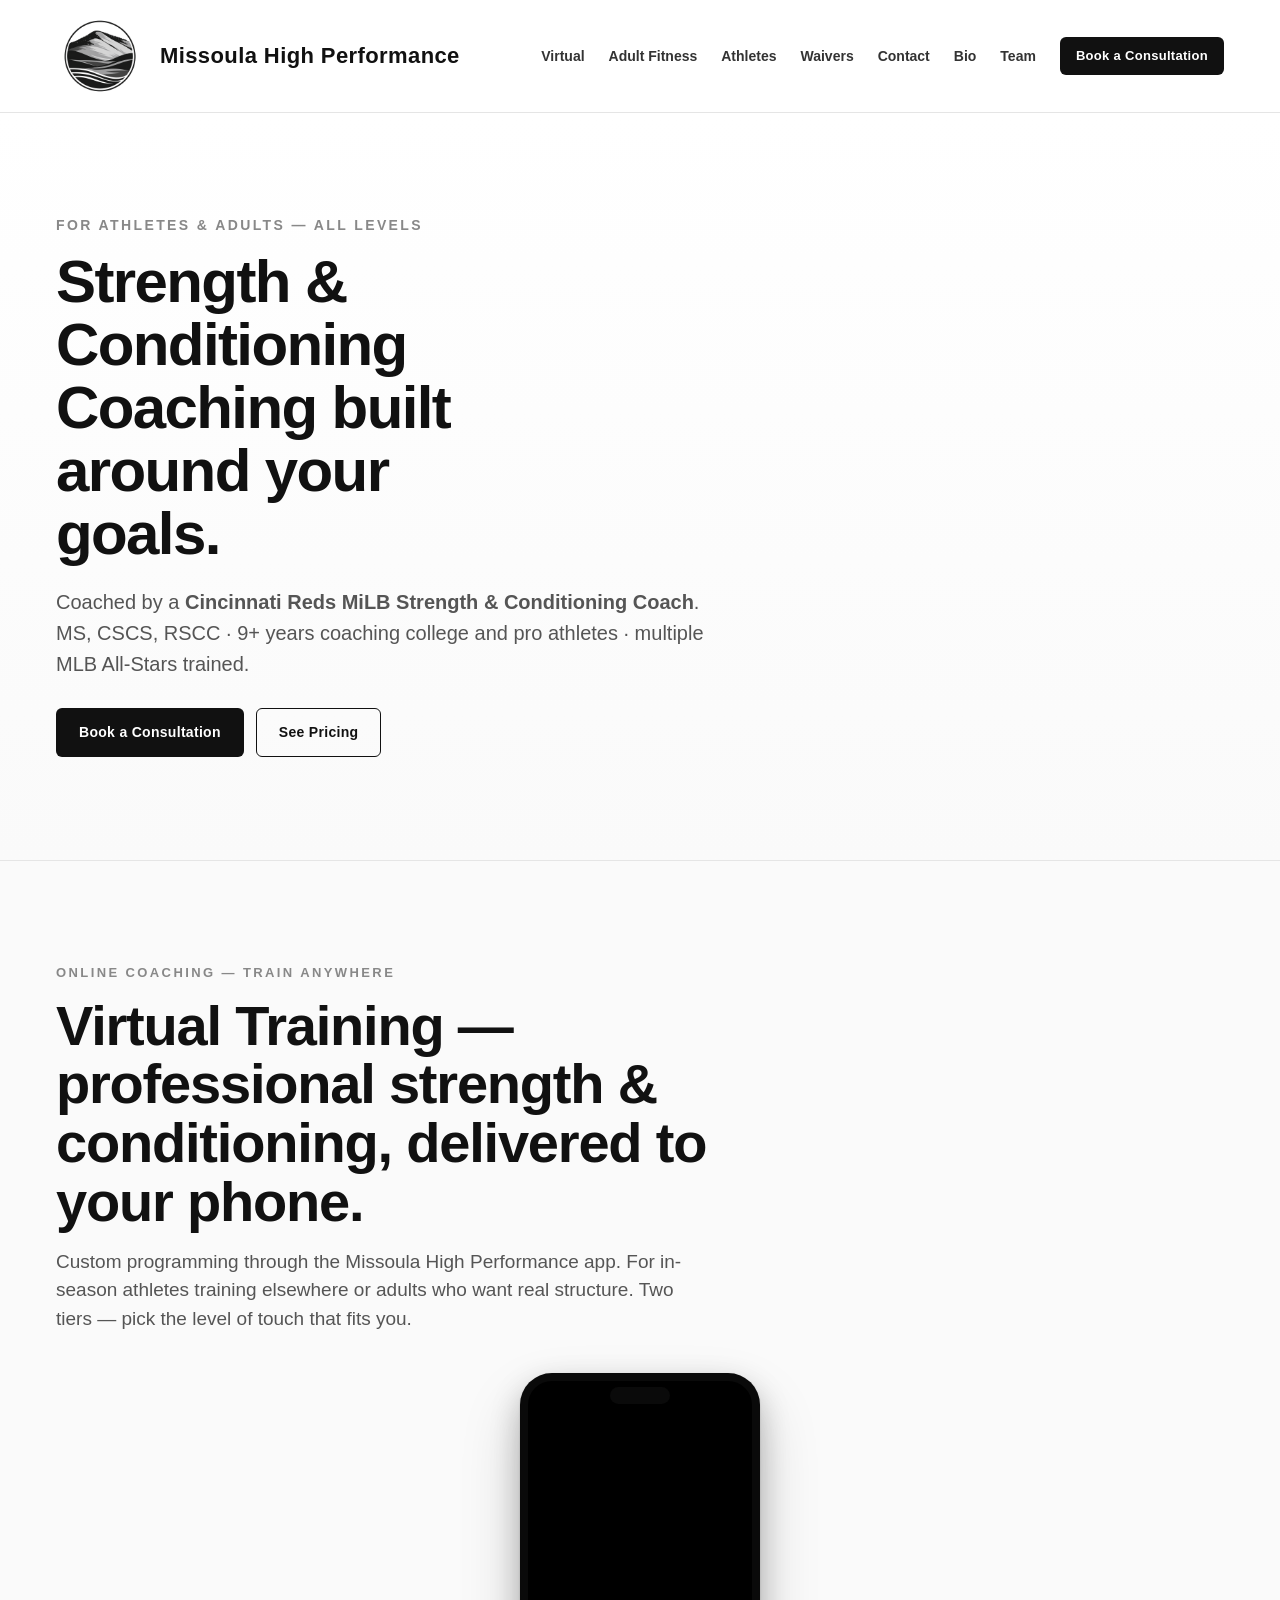
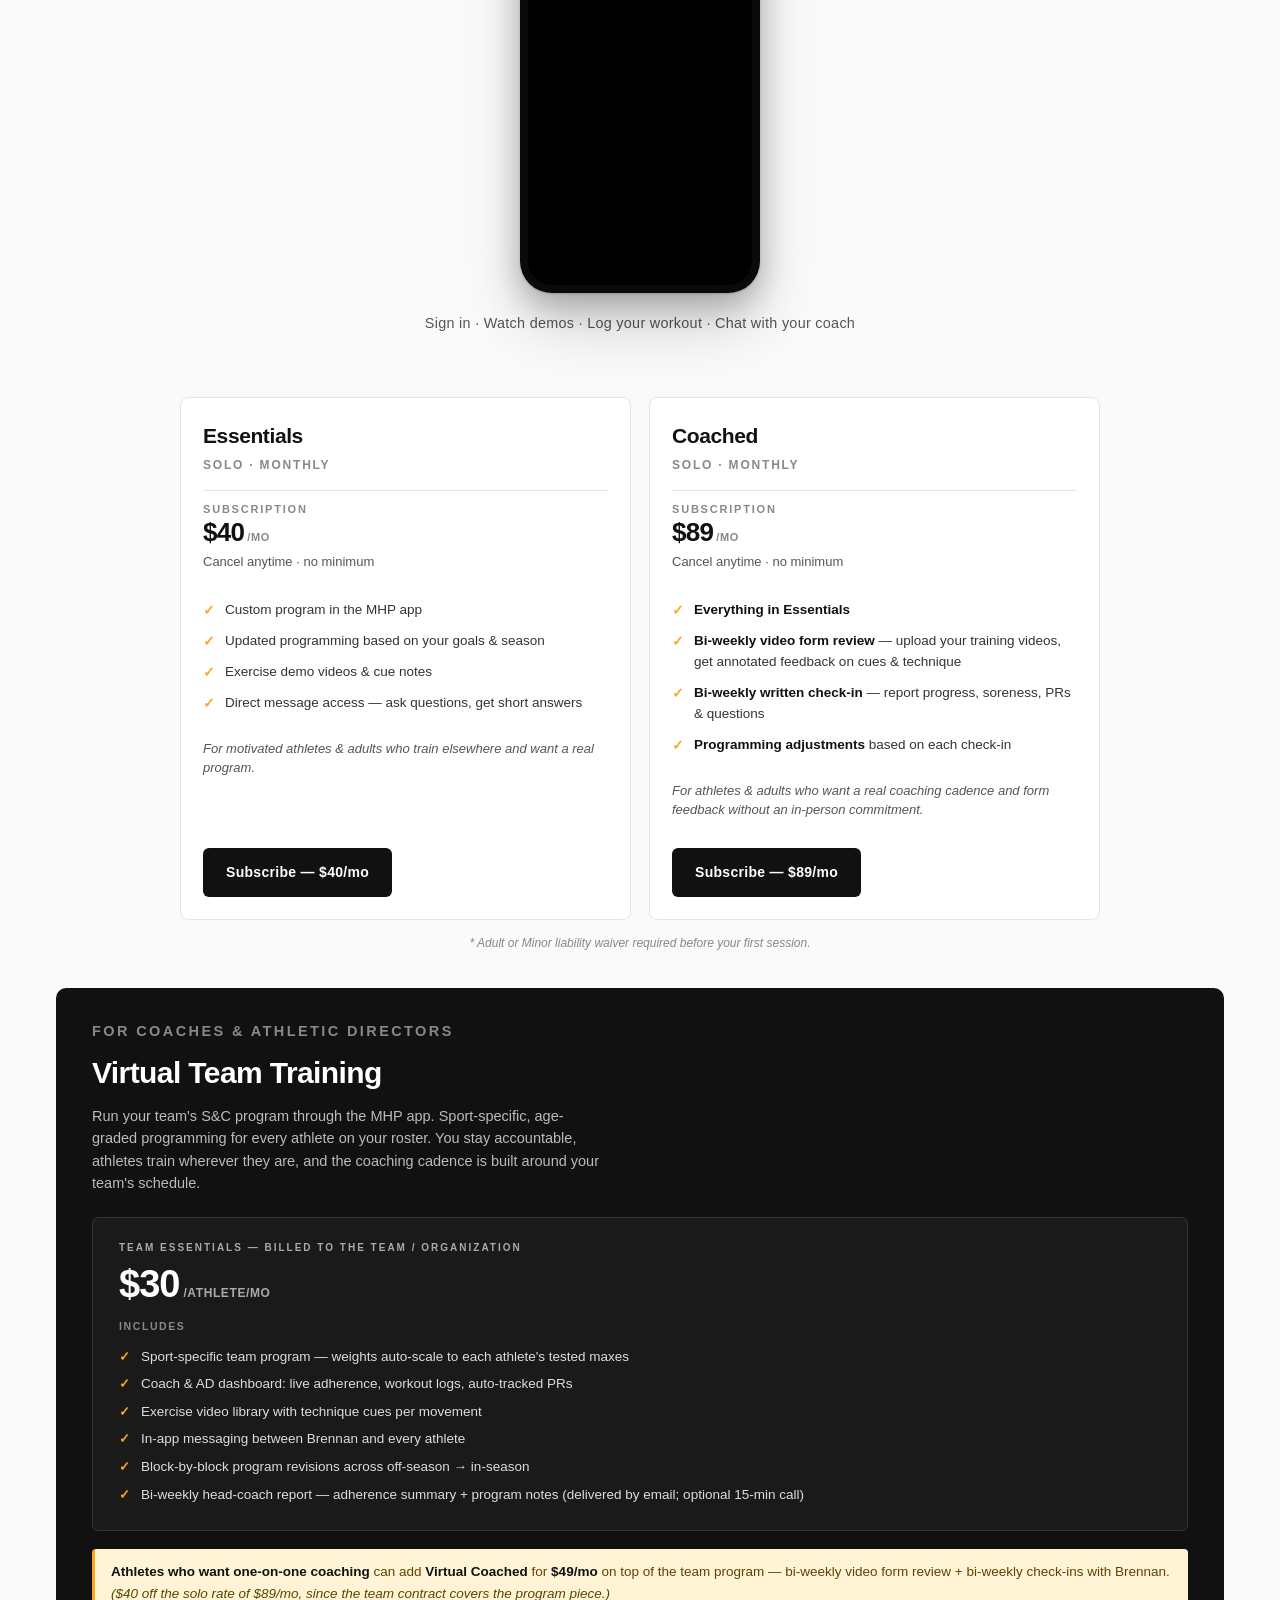
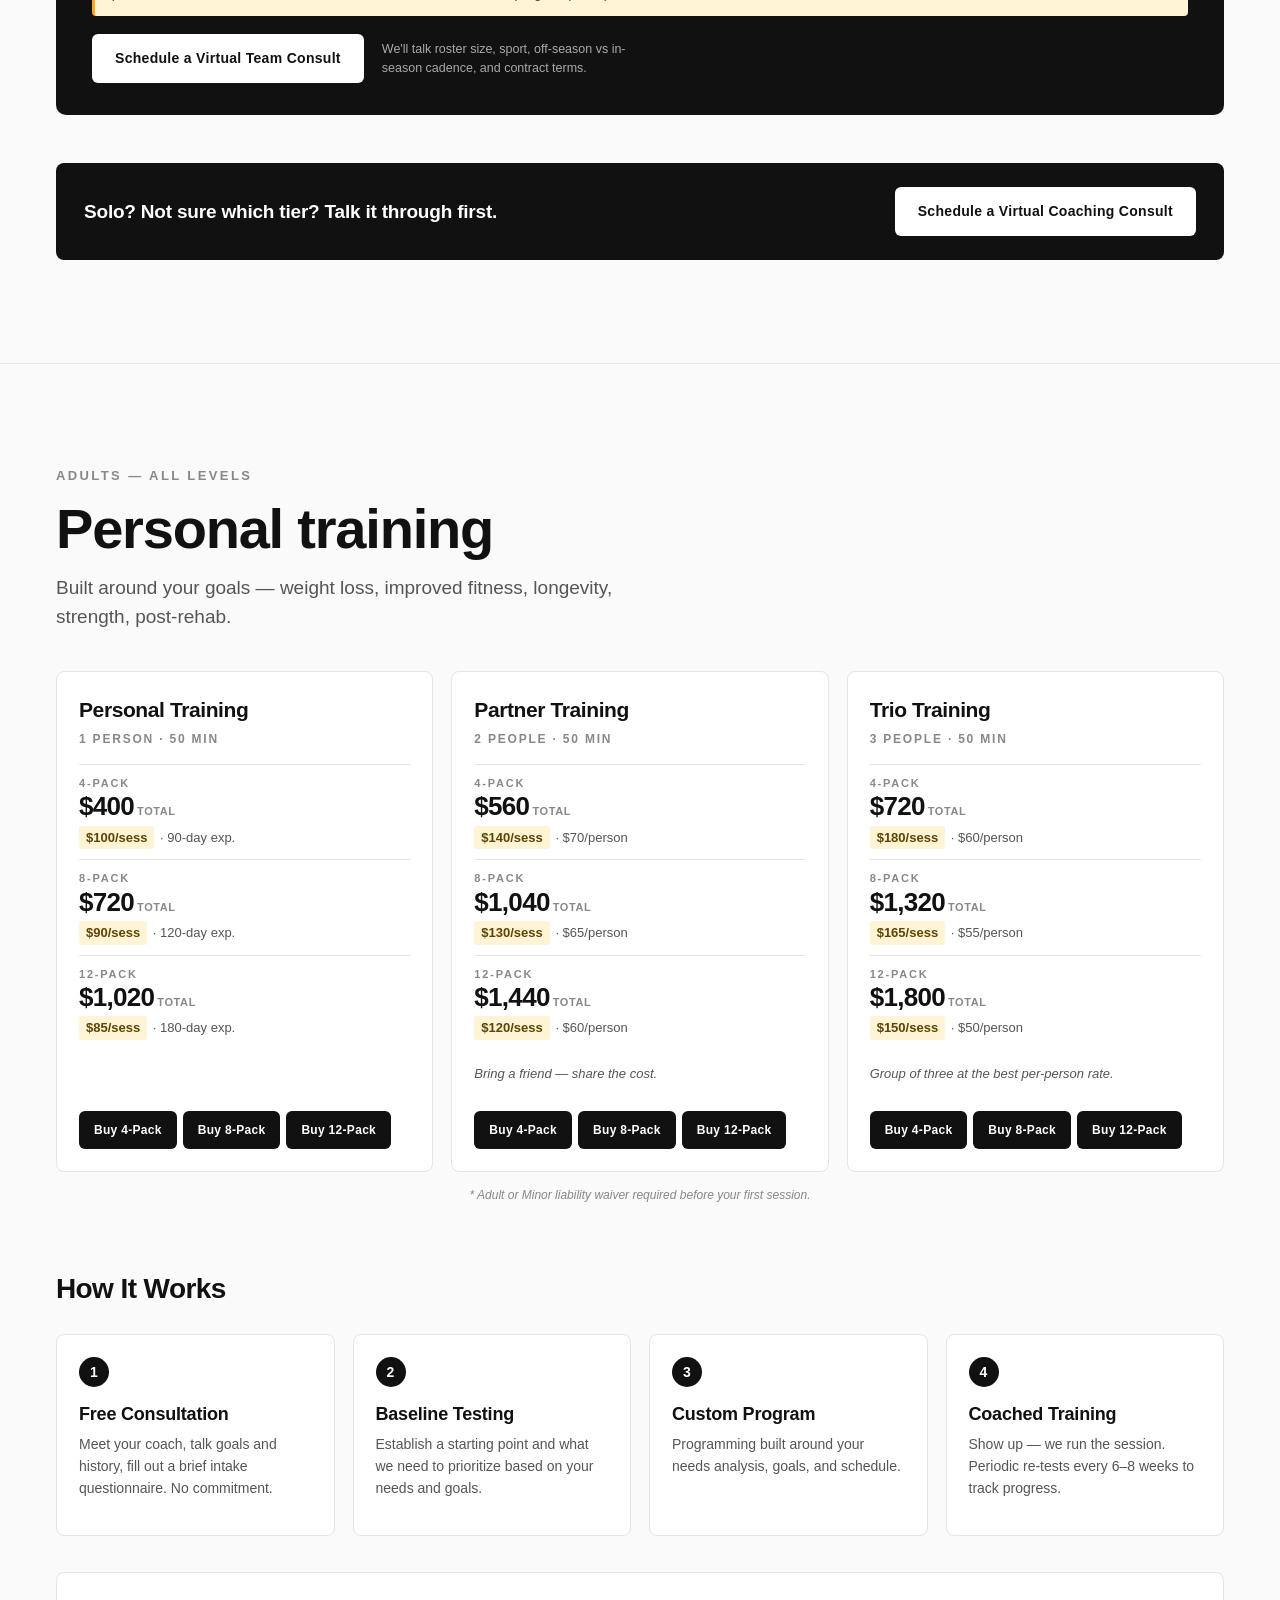
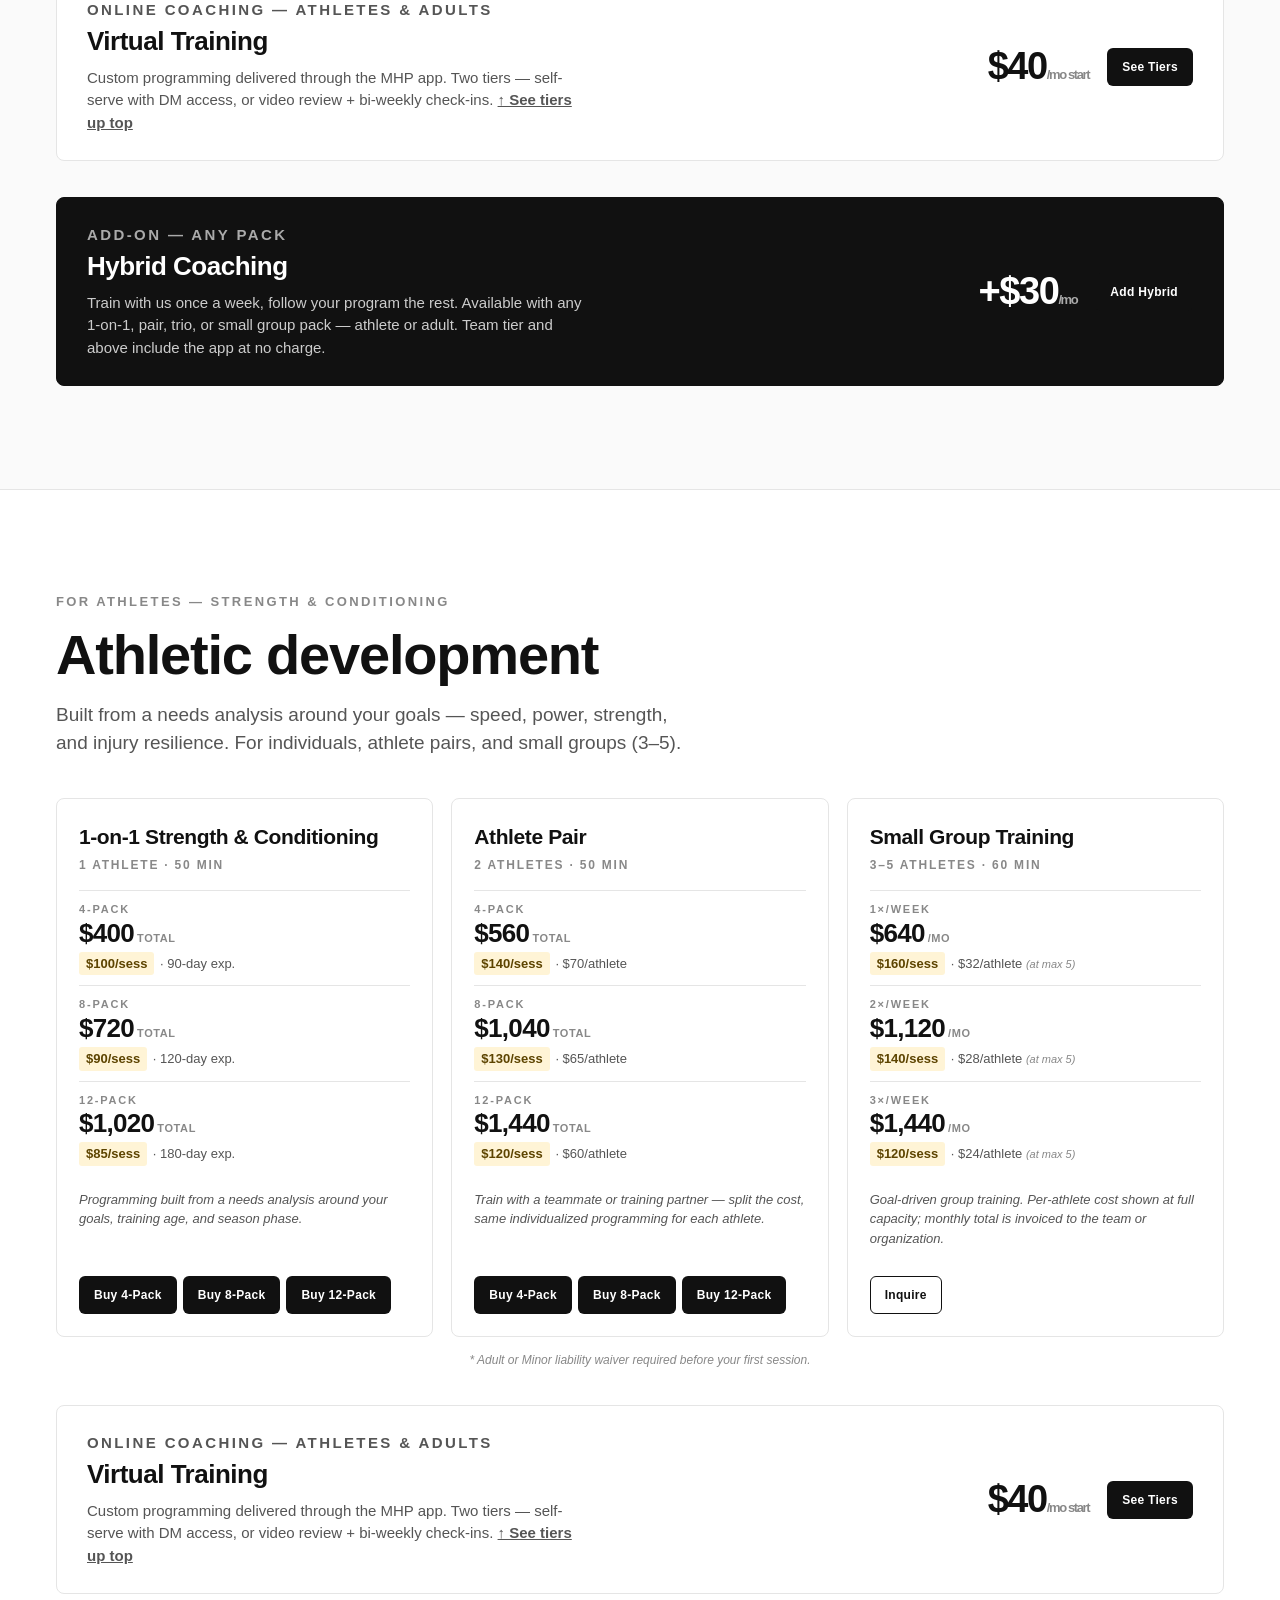
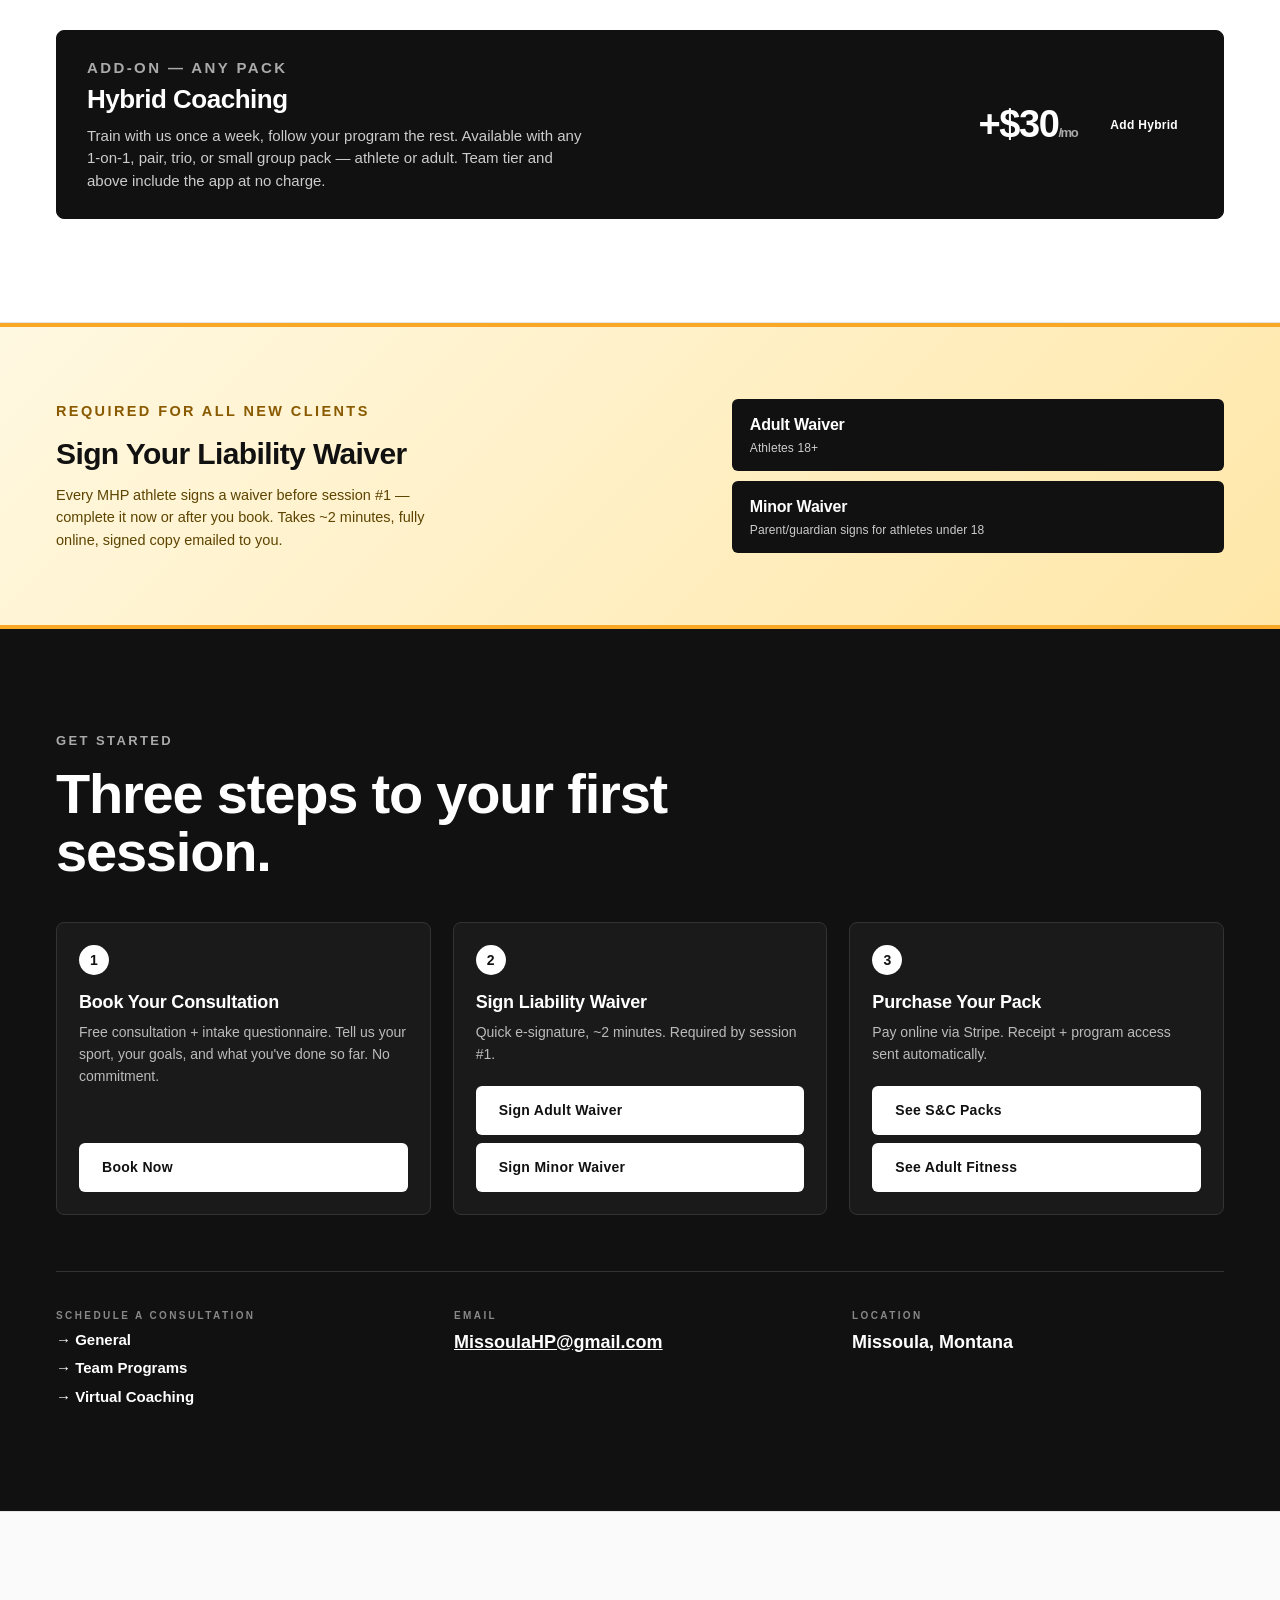
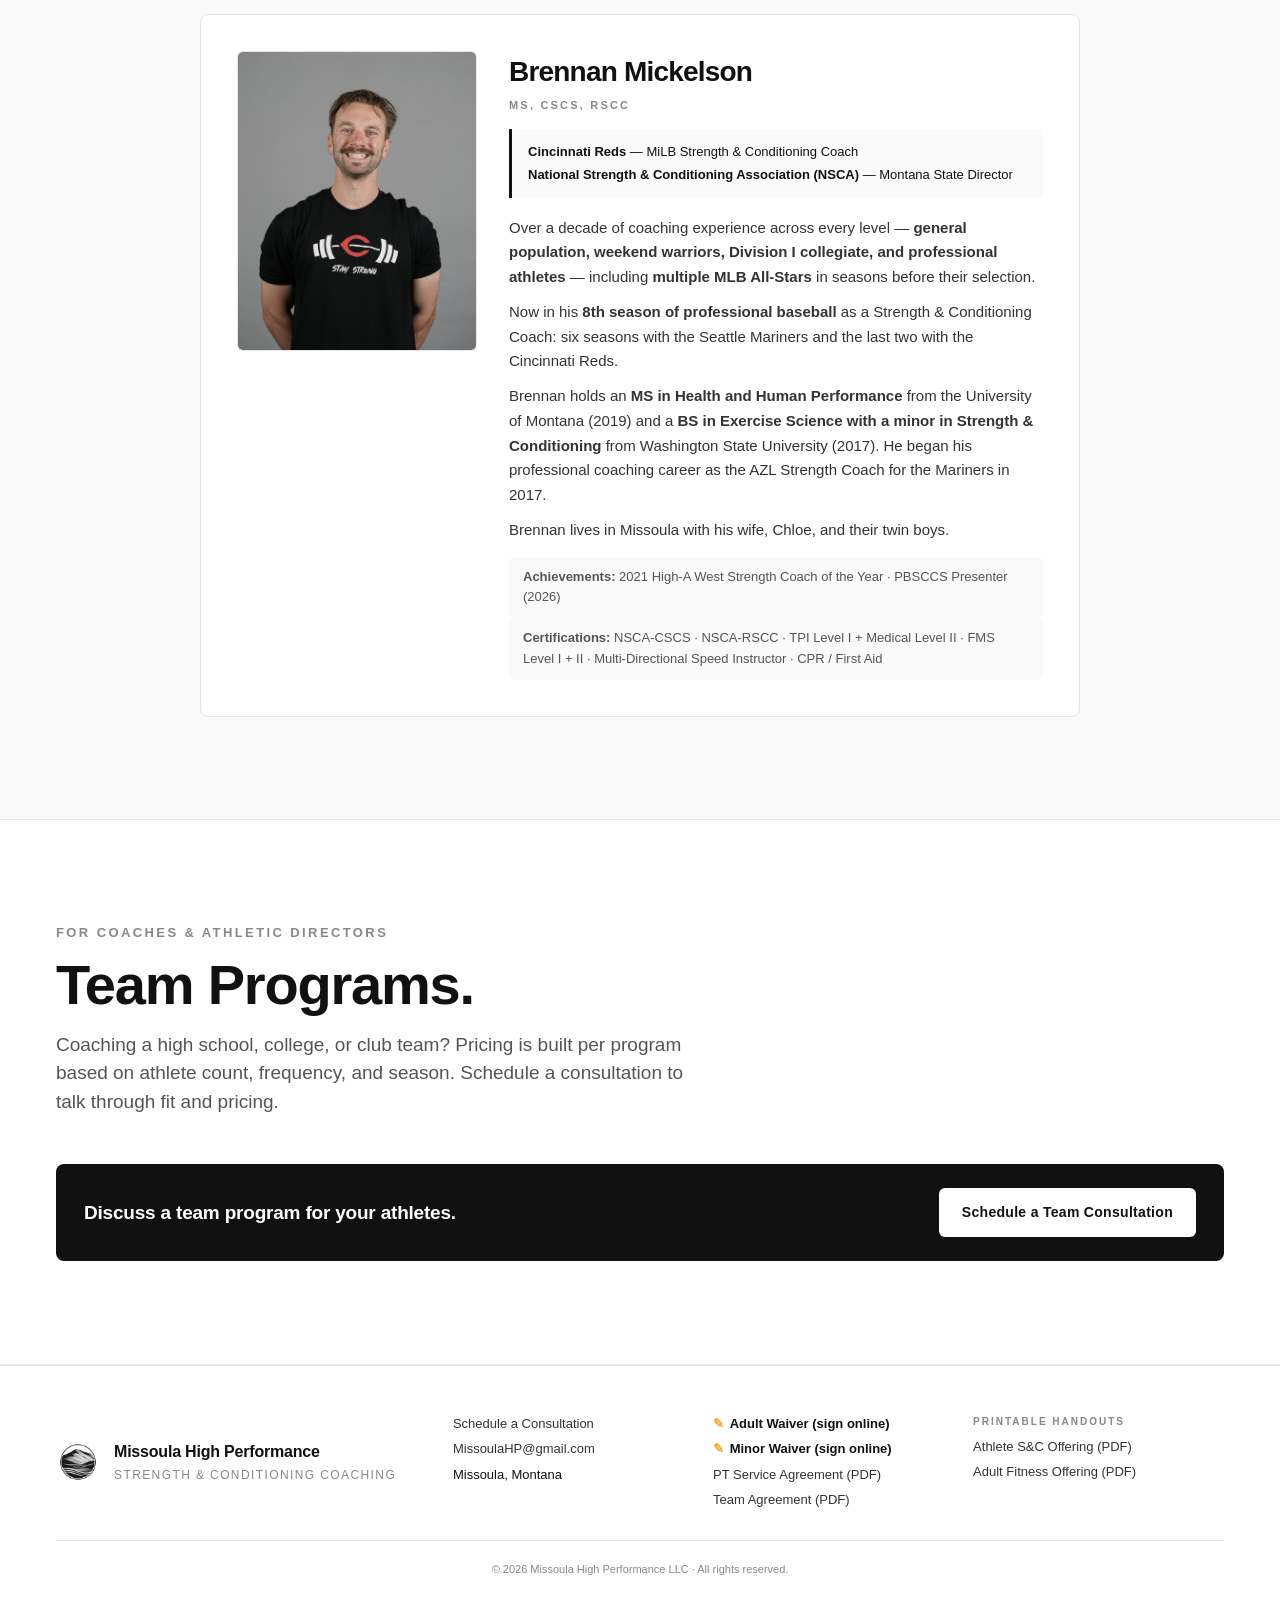
==== commit 96f76856: "Refine marketing copy: simplify section headings, tighten goal descriptors - Hero + section headings" ====
--- a/index.html
+++ b/index.html
@@ -41,7 +41,7 @@
 <section class="hero">
   <div class="hero-inner">
     <p class="eyebrow">For Athletes &amp; Adults &mdash; All Levels</p>
-    <h1>Strength &amp; Conditioning Coaching in Missoula &mdash; built around your goals.</h1>
+    <h1>Strength &amp; Conditioning Coaching built around your goals.</h1>
     <p class="hero-sub">
       Coached by a <strong>Cincinnati Reds MiLB Strength &amp; Conditioning Coach</strong>. MS, CSCS, RSCC &middot; 9+ years coaching college and pro athletes &middot; multiple MLB All-Stars trained.
     </p>
@@ -57,7 +57,7 @@
   <div class="section-head">
     <p class="eyebrow">Online Coaching &mdash; Train Anywhere</p>
     <h2>Virtual Training &mdash; professional strength &amp; conditioning, delivered to your phone.</h2>
-    <p class="lede">Custom periodized programming through the Missoula High Performance app. For in-season athletes training elsewhere, adults who want real structure, or anyone outside Missoula. Two tiers &mdash; pick the level of touch that fits you.</p>
+    <p class="lede">Custom programming through the Missoula High Performance app. For in-season athletes training elsewhere or adults who want real structure. Two tiers &mdash; pick the level of touch that fits you.</p>
   </div>
 
   <div class="app-demo">
@@ -83,7 +83,7 @@
         <div class="pack-detail">Cancel anytime &middot; no minimum</div>
       </div>
       <ul class="tier-features">
-        <li>Custom periodized program in the MHP app</li>
+        <li>Custom program in the MHP app</li>
         <li>Updated programming based on your goals &amp; season</li>
         <li>Exercise demo videos &amp; cue notes</li>
         <li>Direct message access &mdash; ask questions, get short answers</li>
@@ -122,7 +122,7 @@
     <div class="team-virtual-head">
       <p class="band-eyebrow">For Coaches &amp; Athletic Directors</p>
       <h3>Virtual Team Training</h3>
-      <p>Run your team's S&amp;C program through the MHP app. Sport-specific, age-graded periodized programming for every athlete on your roster. You stay accountable, athletes train wherever they are, and the coaching cadence is built around your team's schedule.</p>
+      <p>Run your team's S&amp;C program through the MHP app. Sport-specific, age-graded programming for every athlete on your roster. You stay accountable, athletes train wherever they are, and the coaching cadence is built around your team's schedule.</p>
     </div>
 
     <div class="team-virtual-main">
@@ -130,7 +130,7 @@
       <div class="tv-price">$30<small>/athlete/mo</small></div>
       <p class="tv-includes-label">Includes</p>
       <ul class="tv-features">
-        <li>Sport-specific periodized team program &mdash; weights auto-scale to each athlete's tested maxes</li>
+        <li>Sport-specific team program &mdash; weights auto-scale to each athlete's tested maxes</li>
         <li>Coach &amp; AD dashboard: live adherence, workout logs, auto-tracked PRs</li>
         <li>Exercise video library with technique cues per movement</li>
         <li>In-app messaging between Brennan and every athlete</li>
@@ -159,8 +159,8 @@
 <section id="fitness" class="section section-alt">
   <div class="section-head">
     <p class="eyebrow">Adults &mdash; All Levels</p>
-    <h2>Personal training built around your goals &mdash; weight loss, longevity, strength, post-rehab.</h2>
-    <p class="lede">Solo, partner, or trio. Every session follows the same MHP framework: assess, program, coach, retest.</p>
+    <h2>Personal training</h2>
+    <p class="lede">Built around your goals &mdash; weight loss, improved fitness, longevity, strength, post-rehab.</p>
   </div>
 
   <div class="tier-grid">
@@ -298,8 +298,8 @@
 <section id="sport" class="section">
   <div class="section-head">
     <p class="eyebrow">For Athletes &mdash; Strength &amp; Conditioning</p>
-    <h2>Individualized programming built from a needs analysis &mdash; around your goals.</h2>
-    <p class="lede">For individuals, athlete pairs, and small groups (3&ndash;5). Team programs (6&ndash;30 athletes) below.</p>
+    <h2>Athletic development</h2>
+    <p class="lede">Built from a needs analysis around your goals &mdash; speed, power, strength, and injury resilience. For individuals, athlete pairs, and small groups (3&ndash;5).</p>
   </div>
 
   <div class="tier-grid">
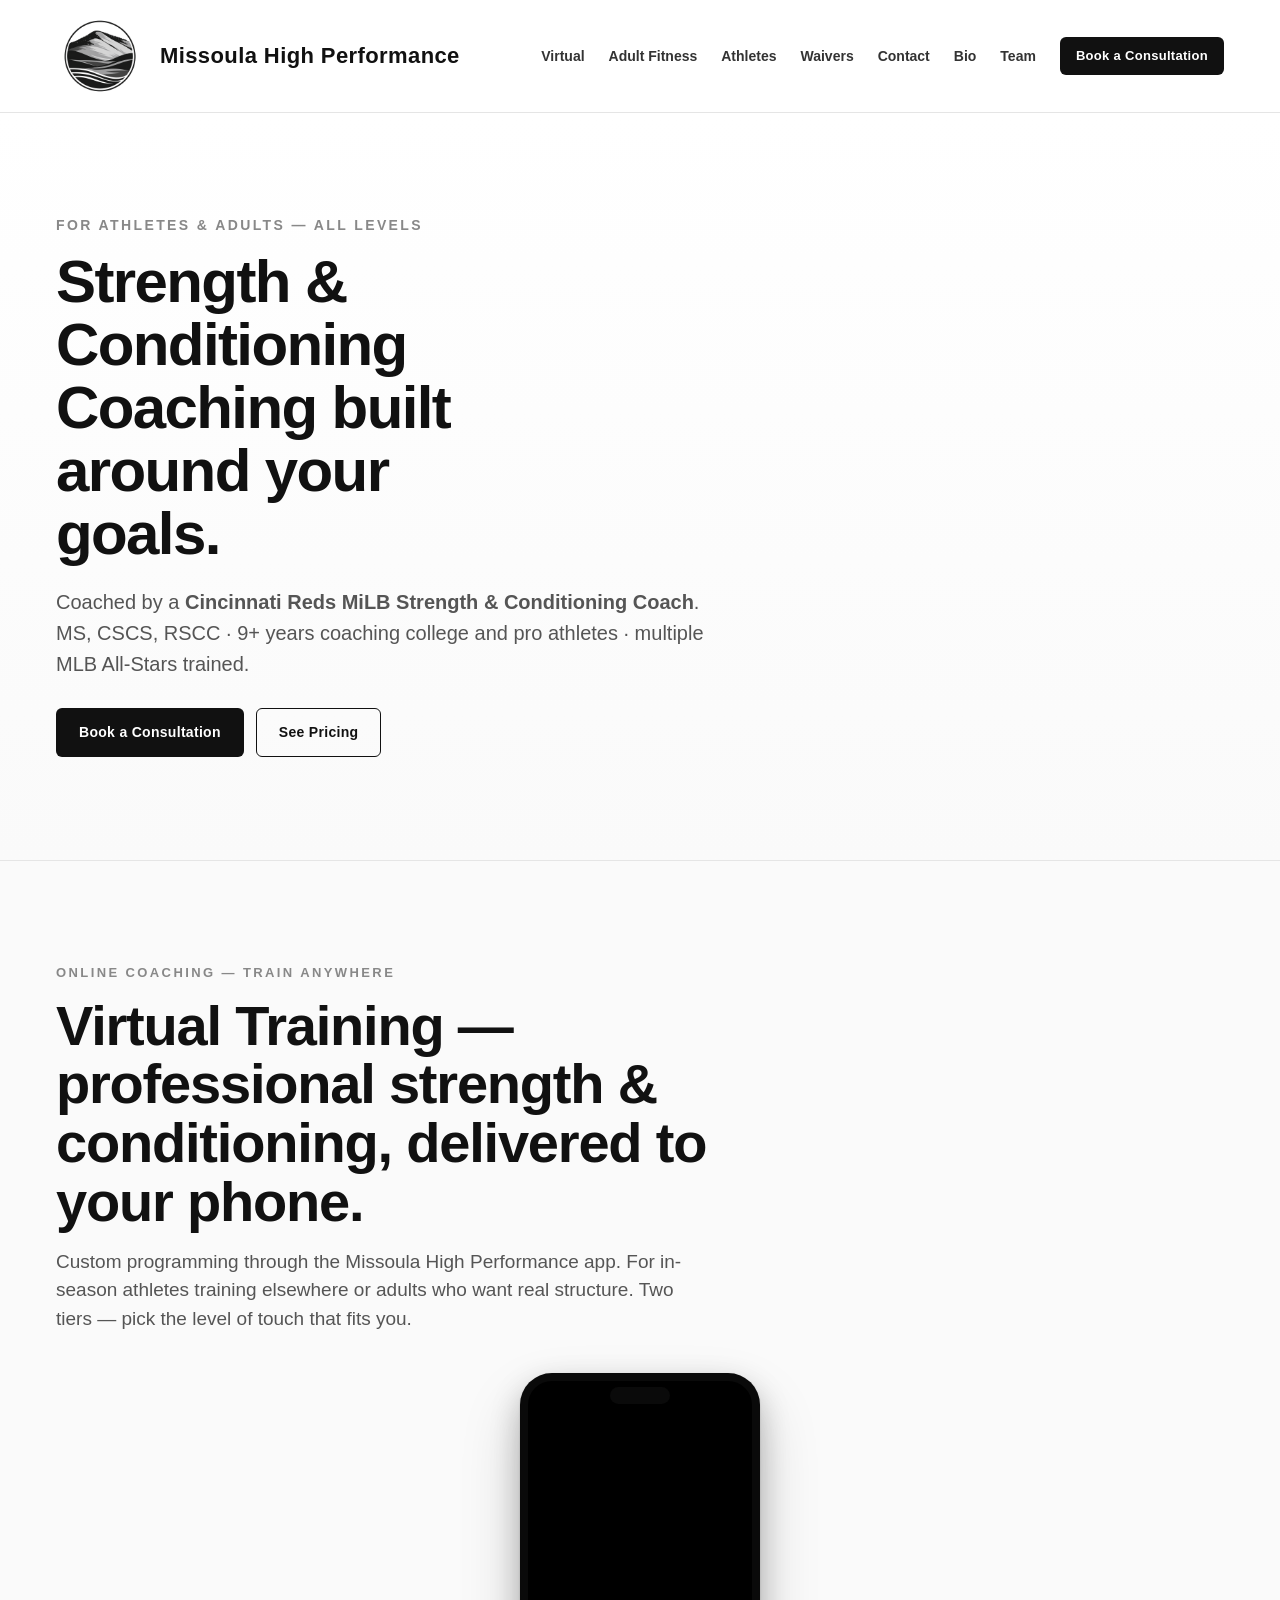
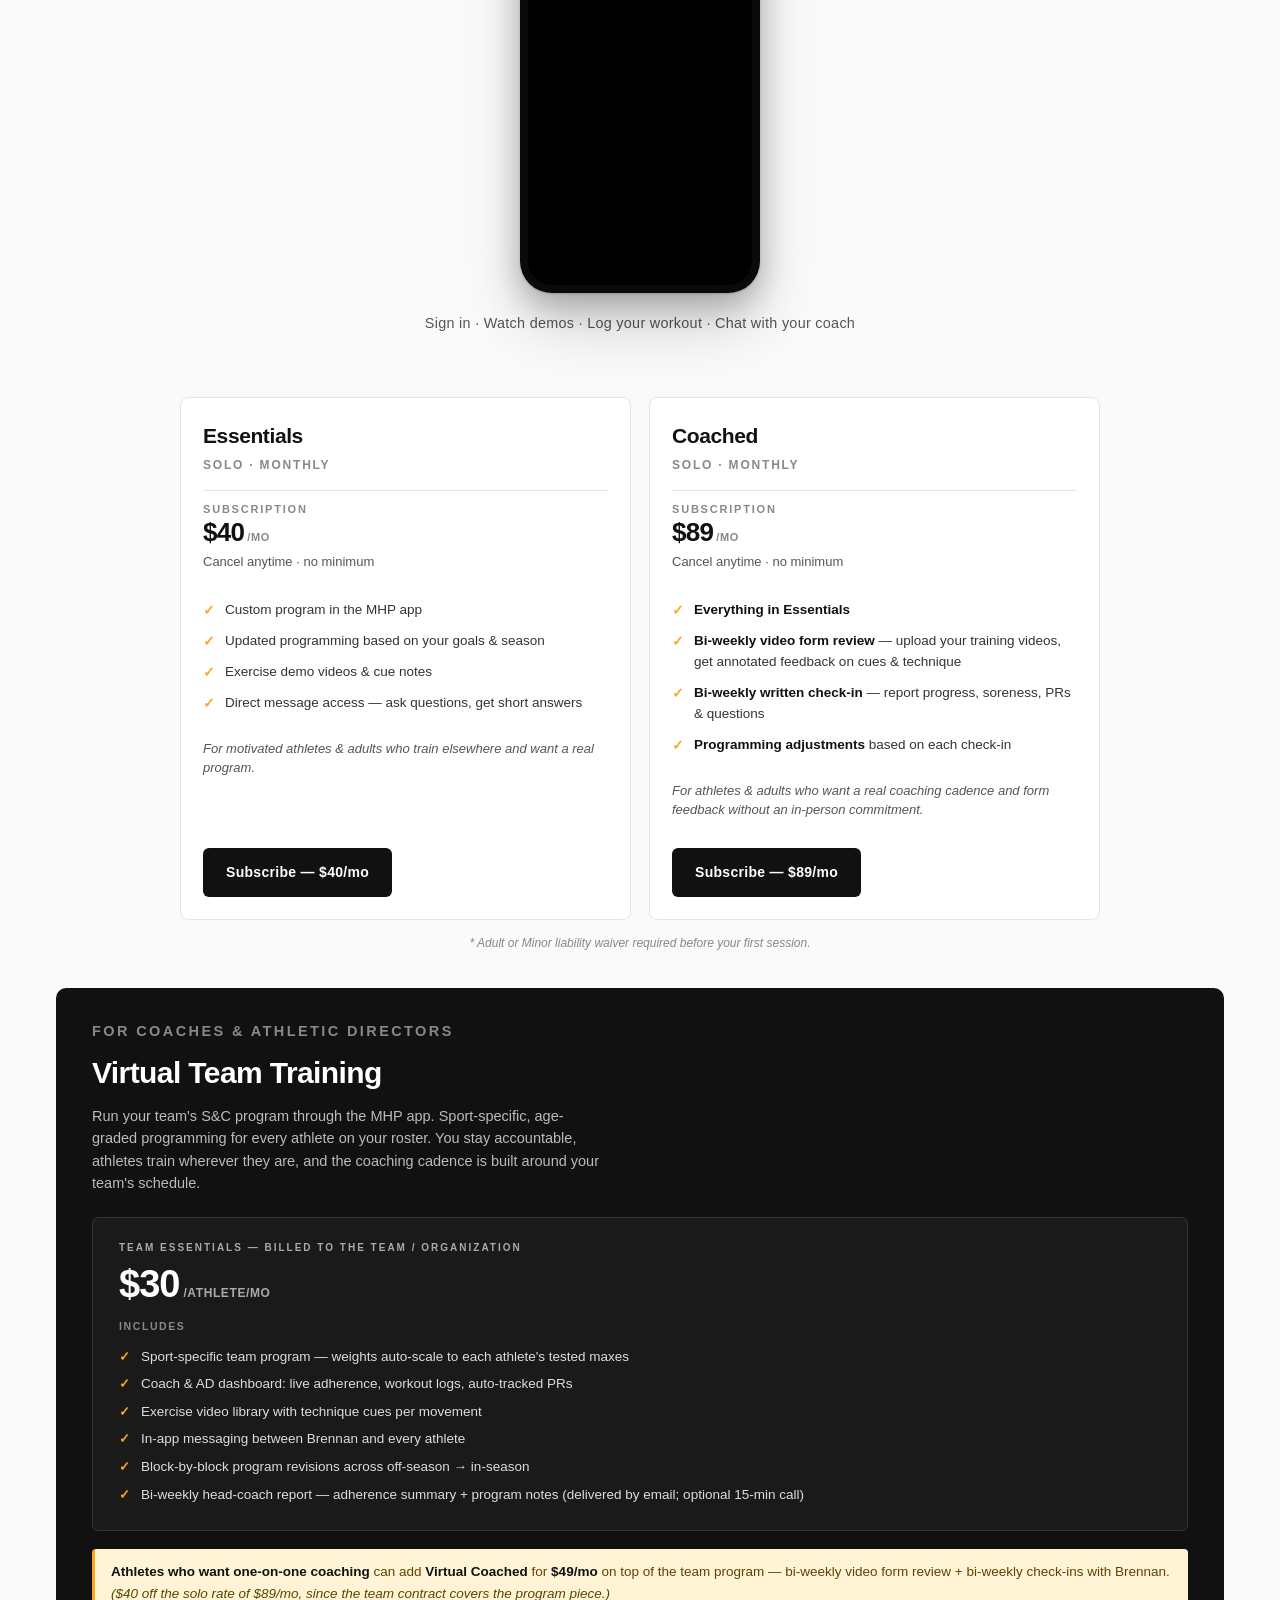
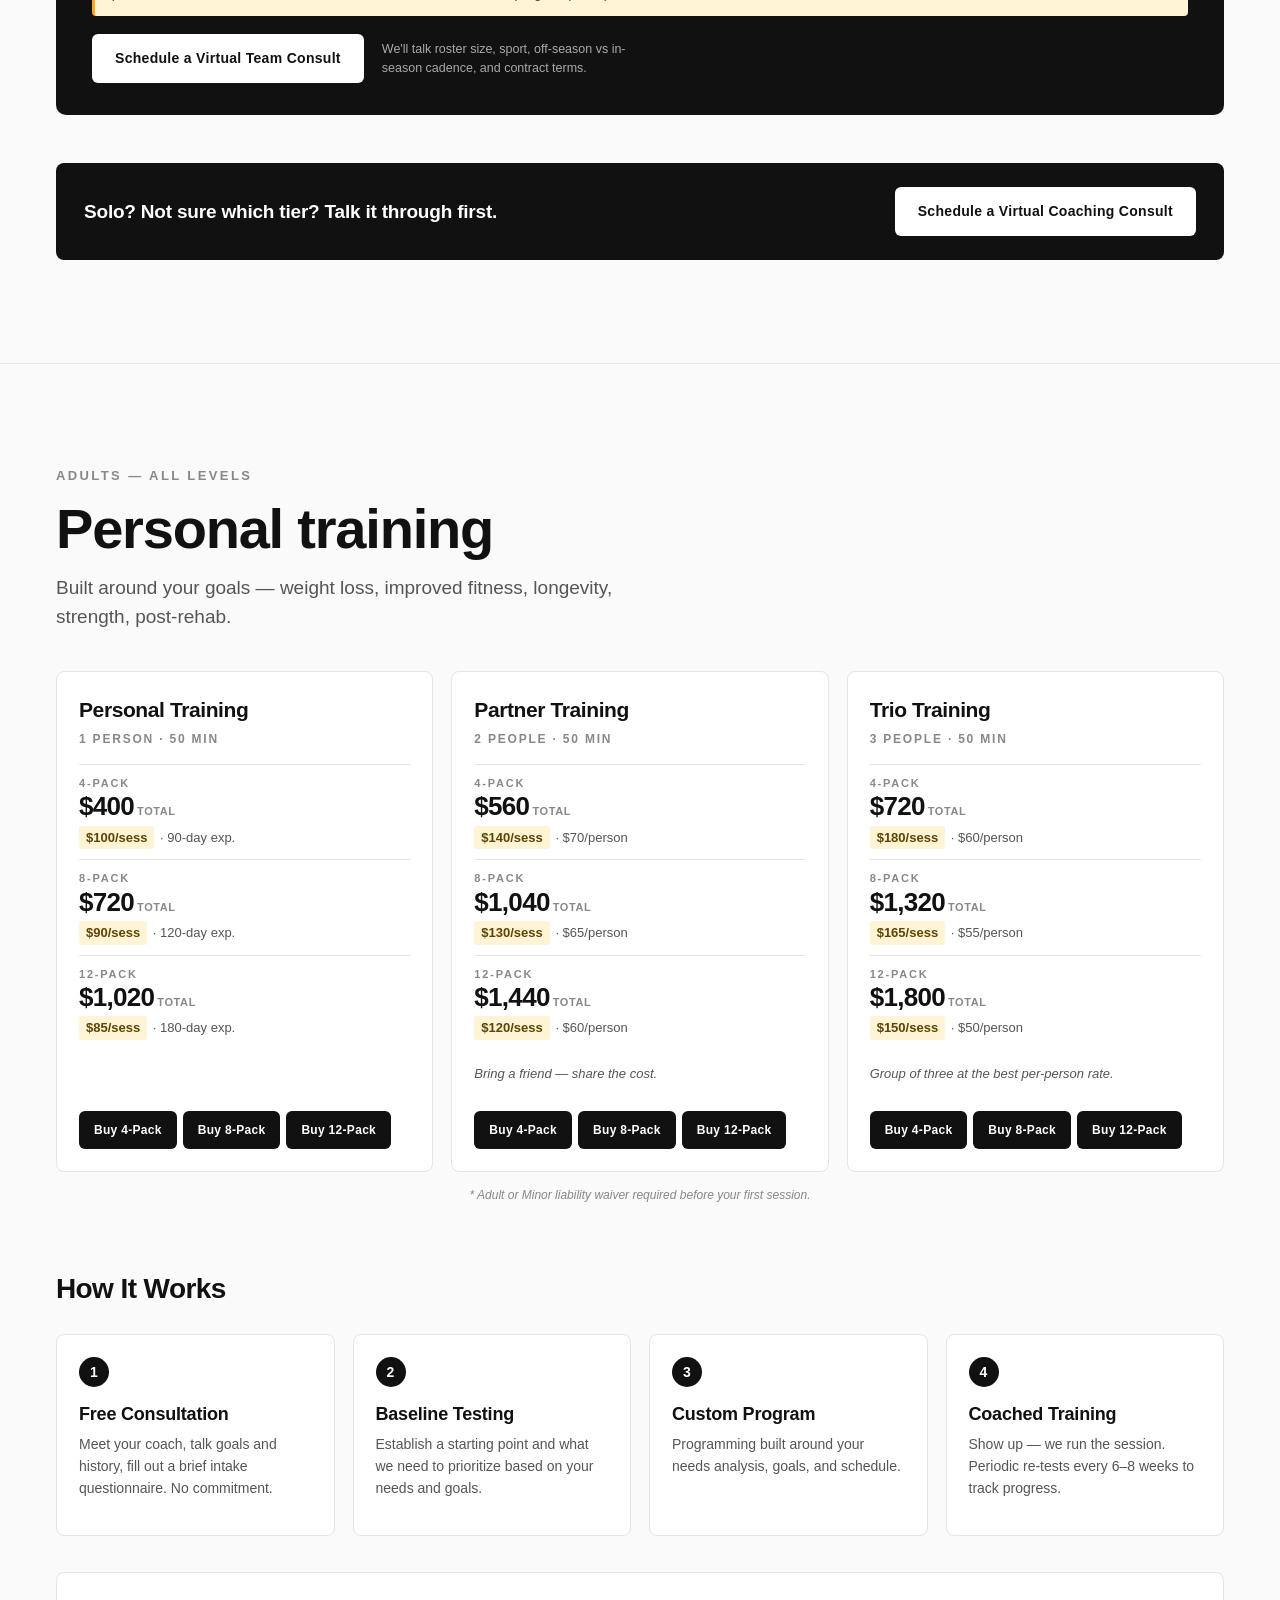
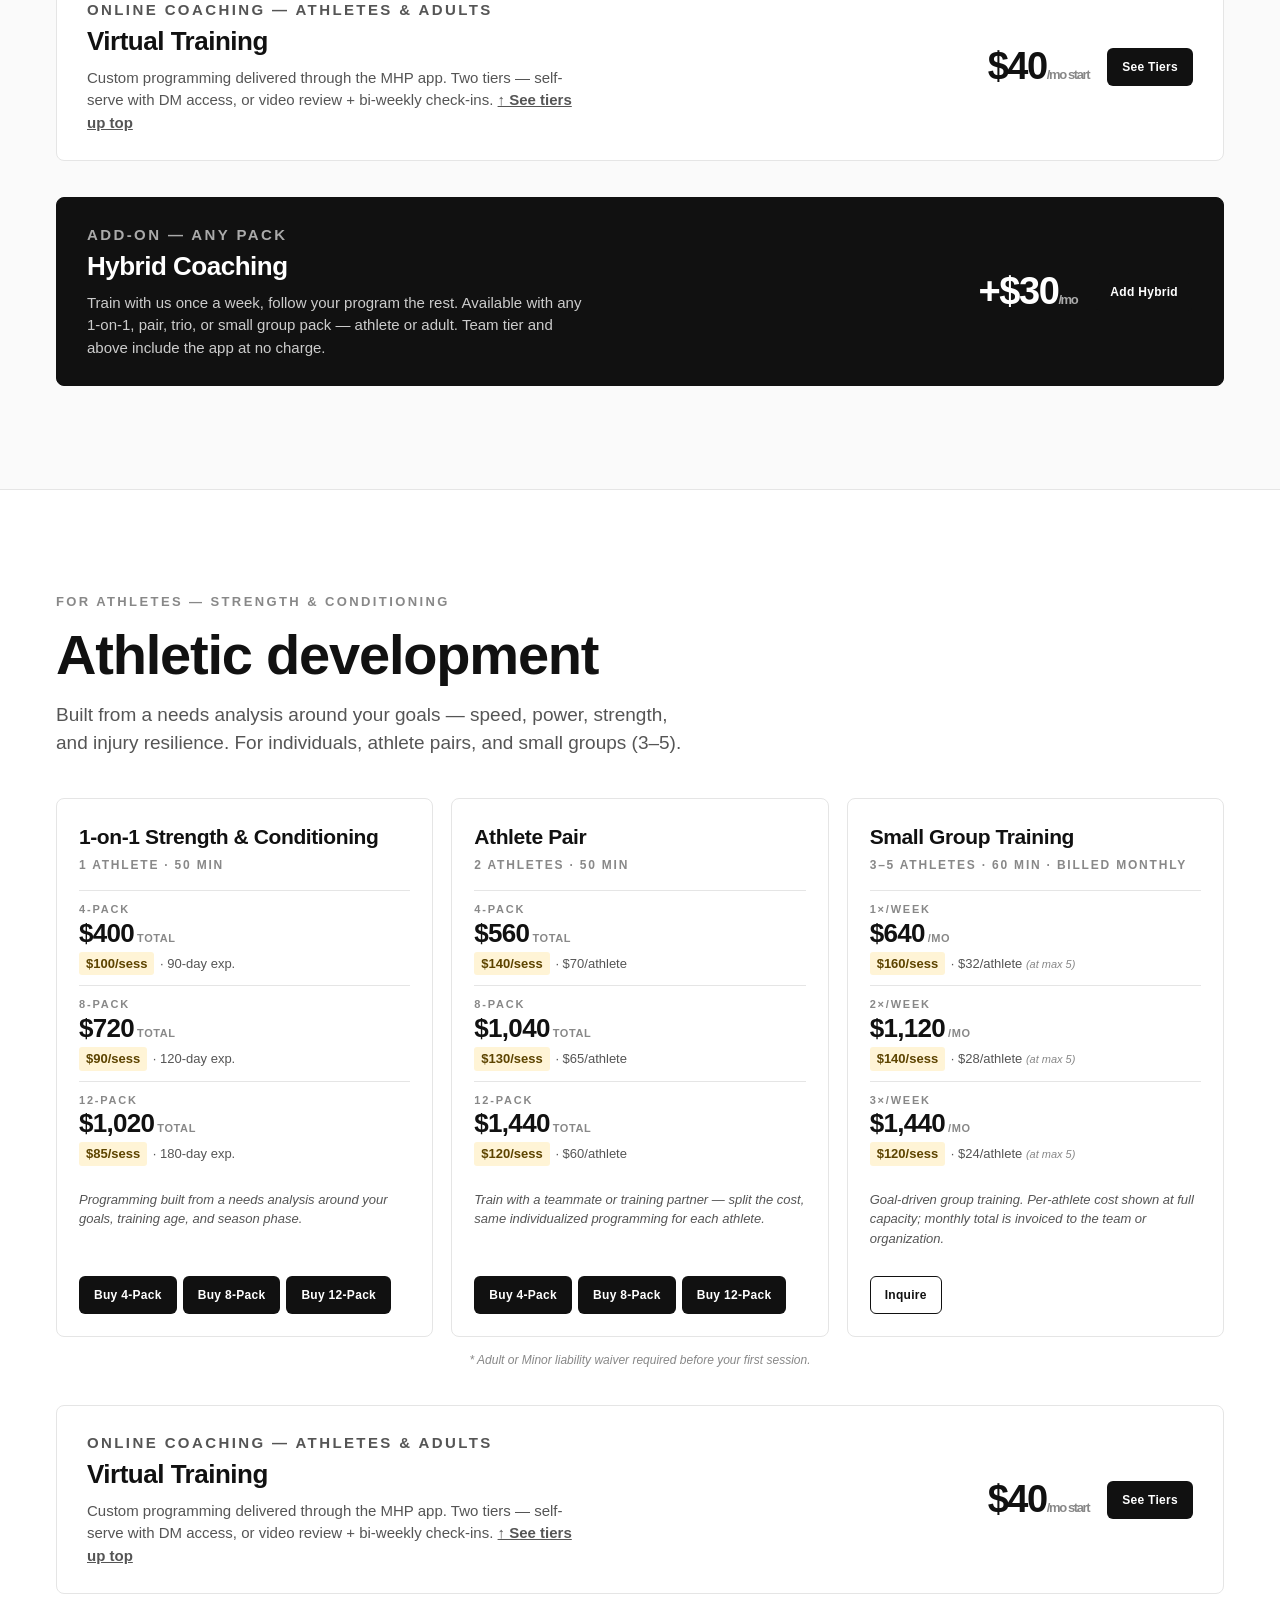
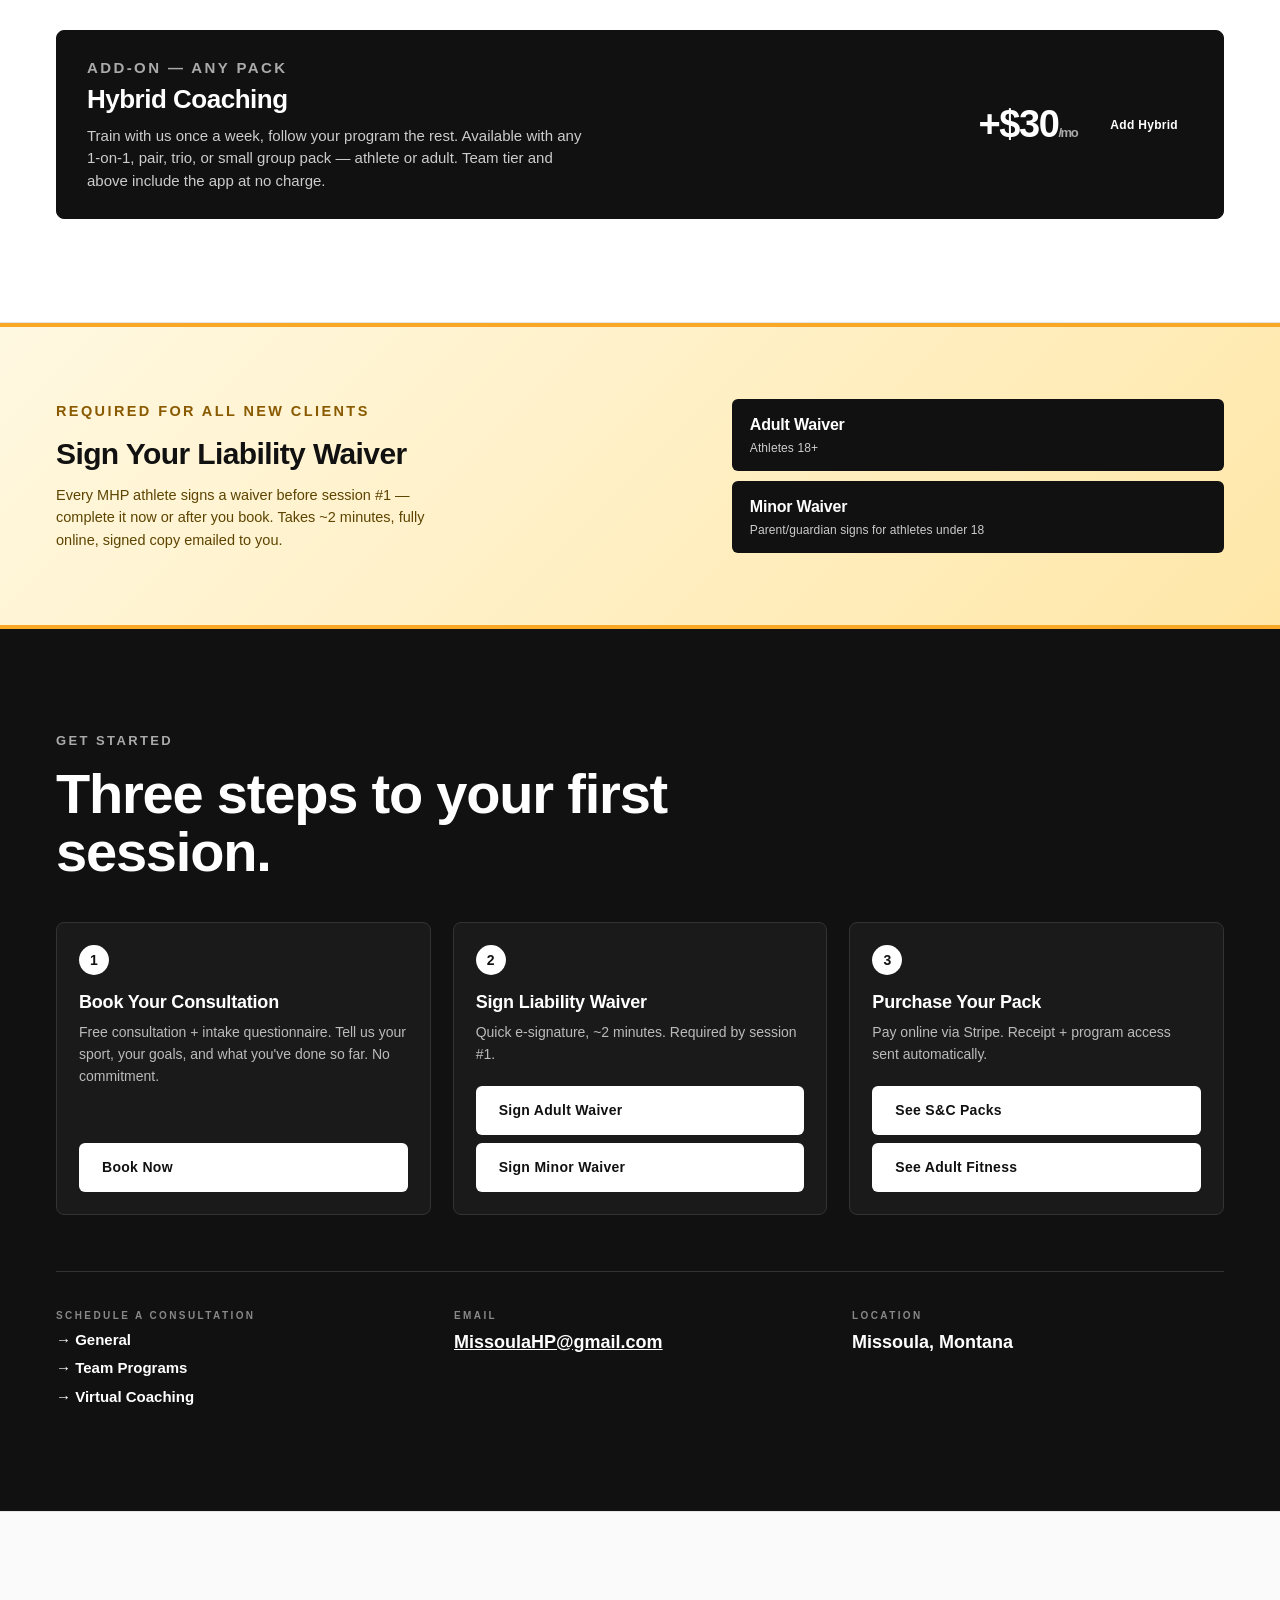
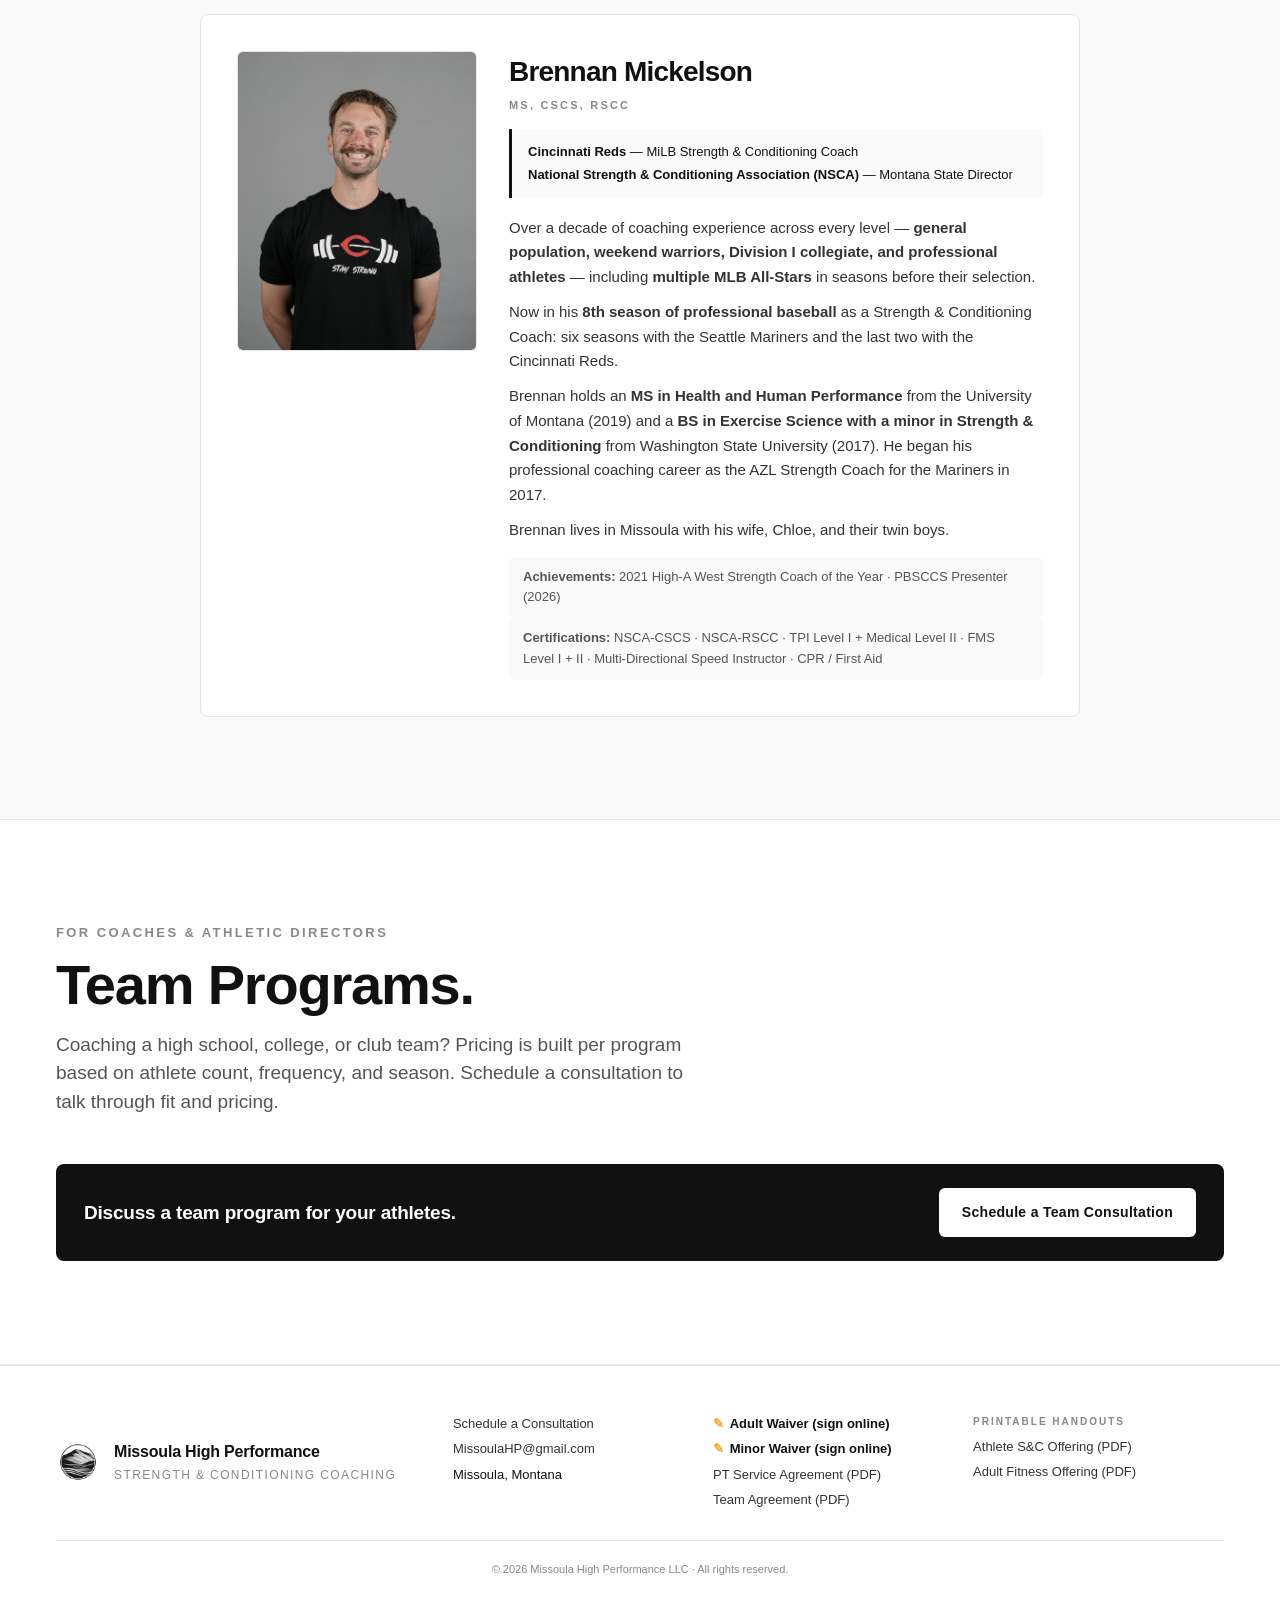
==== commit 6c776dd6: "Label Small Group Training as billed monthly to distinguish from pack tiers Co-Authored-By: Claude O" ====
--- a/index.html
+++ b/index.html
@@ -358,7 +358,7 @@
 
     <article class="tier-card">
       <h3 class="tier-name">Small Group Training</h3>
-      <p class="tier-meta">3&ndash;5 athletes &middot; 60 min</p>
+      <p class="tier-meta">3&ndash;5 athletes &middot; 60 min &middot; billed monthly</p>
       <div class="pack-row">
         <div class="pack-name">1&times;/Week</div>
         <div class="pack-price">$640<small>/mo</small></div>
